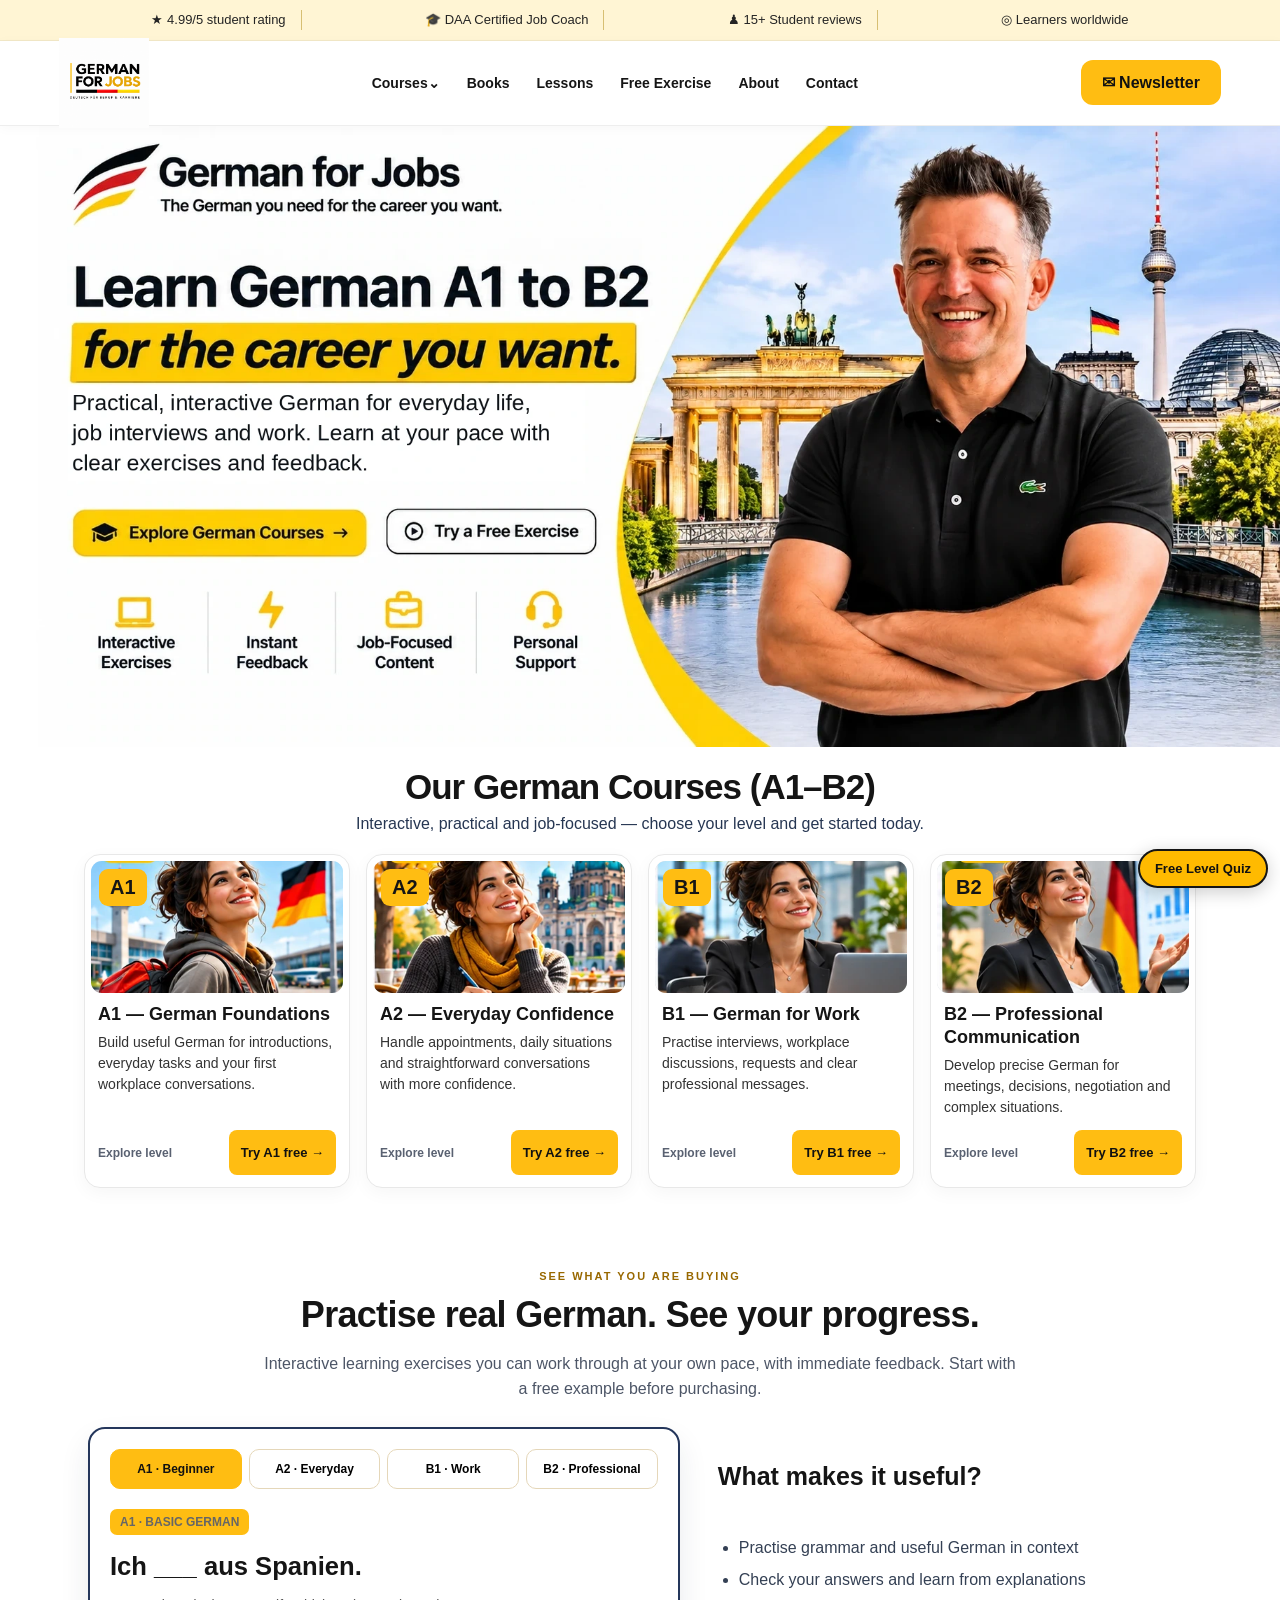
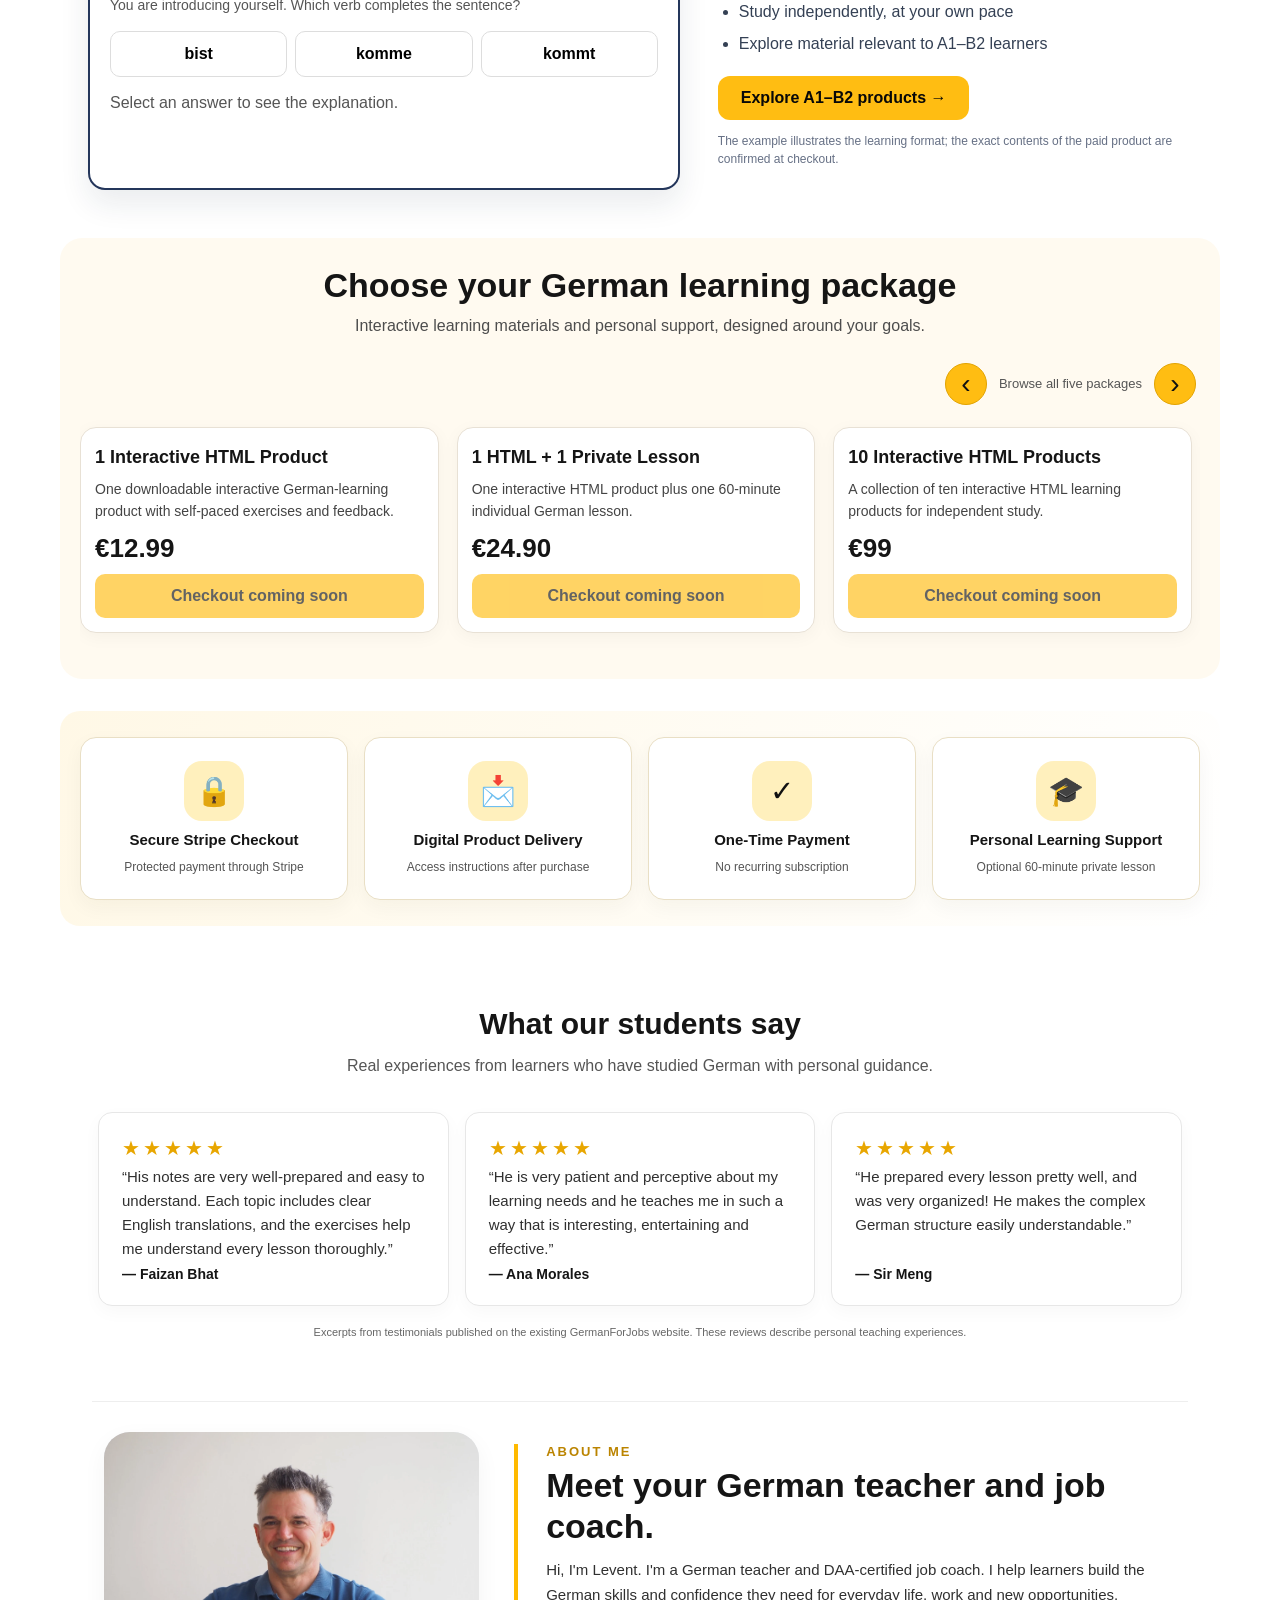
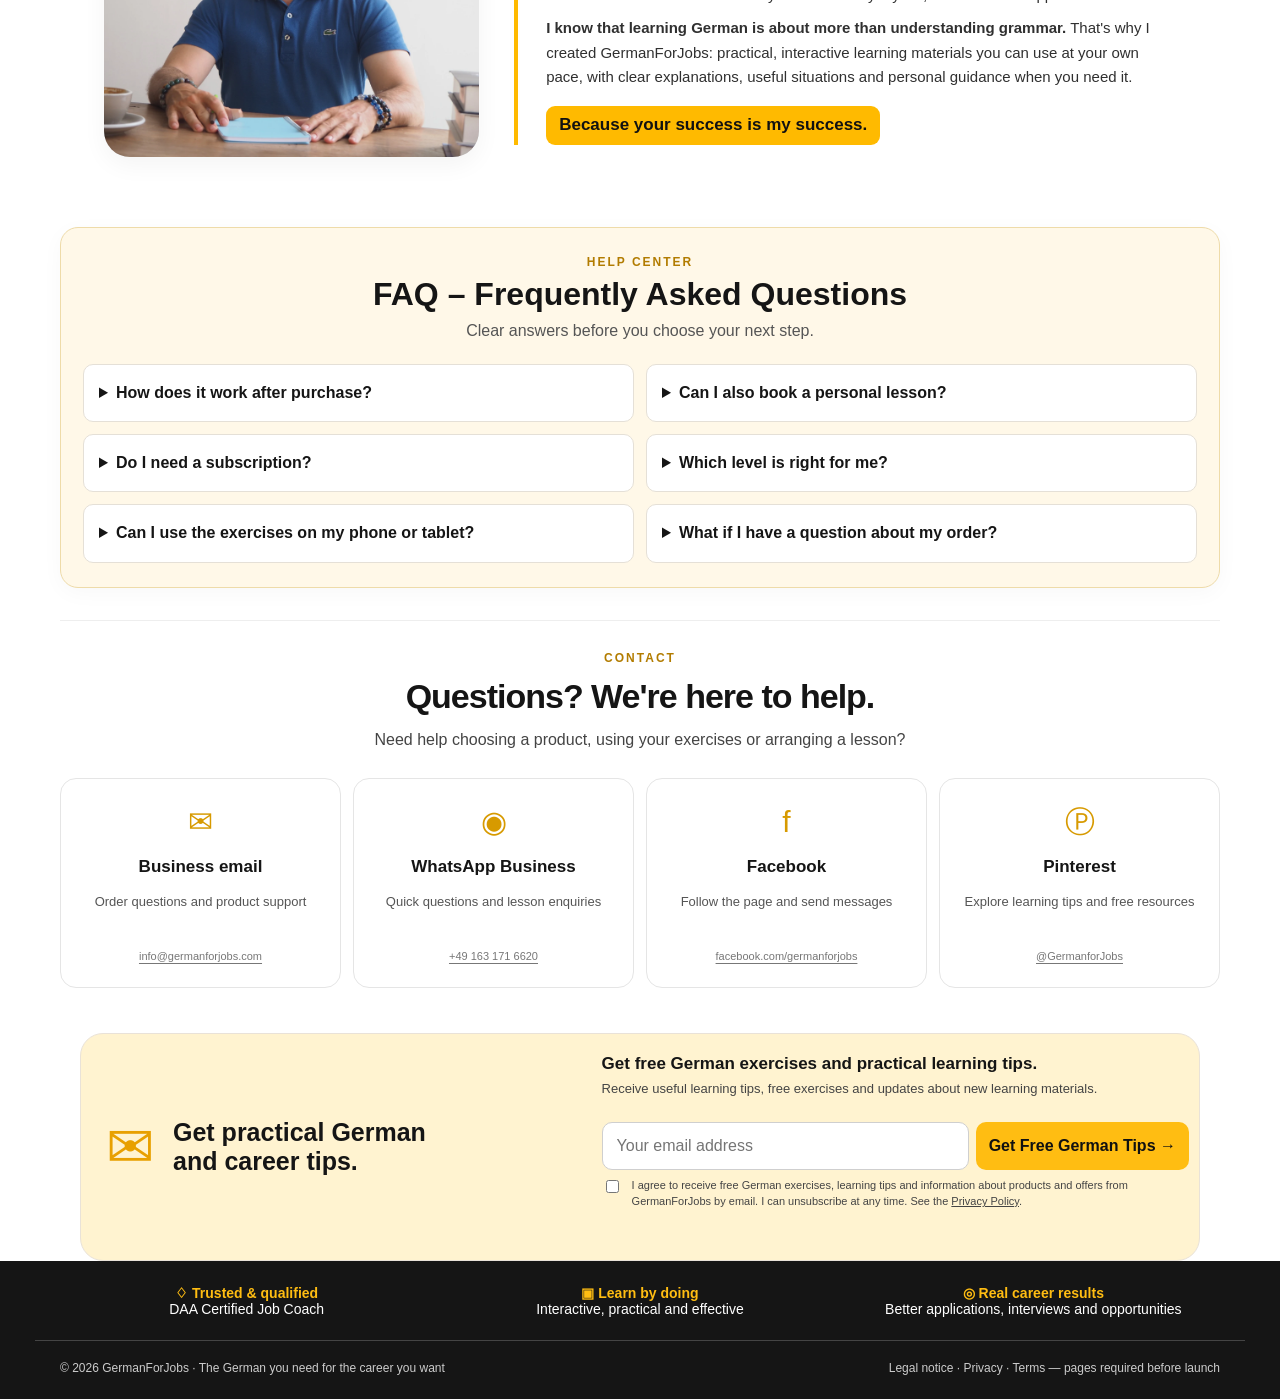
==== index.html @ a686fe82 "no product pictures" ====
<!DOCTYPE html>

<html lang="en"><head>
<meta content="534181a41cd4000e7fa7a768fd6a28af" name="p:domain_verify"/><meta charset="utf-8"/><meta content="width=device-width, initial-scale=1" name="viewport"/><title>GermanForJobs | The German you need for the career you want</title><meta content="Practical, interactive German exercises A1–B2. Learn at your pace with instant feedback, or add a private lesson." name="description"/><style>
:root{--gold:#ffba00;--ink:#101010;--soft:#f7f7f7}*{box-sizing:border-box}html{scroll-behavior:smooth}body{margin:0;color:var(--ink);font-family:Arial,Helvetica,sans-serif;background:#fff}button,a{font:inherit}a{color:inherit;text-decoration:none}button{cursor:pointer}.wrap{max-width:1210px;margin:auto;padding:0 25px}.trust-top{background:#151515;color:#fff;text-align:center;font-size:13px;paddca#eee;position:sticky;top:0;z-index:10}.nav{height:84px;display:flex;align-items:center;justify-content:space-between;gap:20px}.brand{display:flex;align-items:center;gap:10px;font-weight:900;font-size:20px;line-height:.9}.brand img{width:90px;height:66px;object-fit:contain}.navlinks{display:flex;gap:29px;align-items:center;font-size:14px;font-weight:600}.navlinks a:hover,.course a:hover{color:#d49100}.navlinks a:first-child{border-bottom:3px solid var(--gold);padding-bottom:8px}.pill,.primary{background:var(--gold);border:0;border-radius:12px;padding:13px 23px;font-weight:800;color:#080808}.primary:hover,.pill:hover{background:#e6a500}.outline{background:white;border:1px solid #222;border-radius:10px;padding:12px 20px;font-weight:700}.hero{position:relative;max-width:1440px;margin:auto;overflow:hidden}.hero img{width:100%;display:block}.hero-action{position:absolute;left:7.2%;bottom:6.2%;width:36%;height:17%;display:flex;align-items:center;background:#fff}.hero-action .primary{font-size:clamp(12px,1.5vw,20px);border-radius:32px;white-space:nowrap}.hero-action .outline{margin-left:10px;white-space:nowrap;font-size:clamp(11px,1vw,14px)}.stats{display:grid;grid-template-columns:repeat(4,1fr);padding:24px 0;border-bottom:1px solid #eee}.stat{display:flex;gap:14px;align-items:center;padding:0 22px;border-right:1px solid #ddd}.stat:last-child{border:0}.symbol{font-size:31px;color:#e8a400}.stat b{display:block;font-size:25px}.stat small{font-size:12px}.steps{background:#faf9f7;border-radius:22px;margin:30px auto;padding:20px 25px 30px;text-align:center}.steps h2,.section-title{font-size:clamp(25px,3vw,34px);margin:4px 0 20px;text-align:center;letter-spacing:-1px}.steps-grid{display:grid;grid-template-columns:repeat(3,1fr);gap:15px}.step{padding:8px}.number{background:var(--gold);width:45px;height:45px;display:grid;place-items:center;border-radius:50%;font-size:24px;font-weight:900;margin:0 auto 9px}.step b{display:block;font-size:18px}.step p{margin:8px 0 0;font-size:14px}.sub{text-align:center;color:#444;margin:-8px 0 25px}.courses{display:grid;grid-template-columns:repeat(4,1fr);gap:17px}.course{border:1px solid #e7e7e7;border-radius:17px;padding:12px;box-shadow:0 4px 13px #0000000b}.course-visual{height:100px;border-radius:11px;position:relative;display:flex;align-items:center;justify-content:center;background:linear-gradient(125deg,#e9e7e2,#c6d5da);font-size:43px}.course:nth-child(2) .course-visual{background:linear-gradient(125deg,#ece4dc,#d6d0c6)}.course:nth-child(3) .course-visual{background:linear-gradient(125deg,#e6e0d9,#bed3c9)}.course:nth-child(4) .course-visual{background:linear-gradient(125deg,#d9dce4,#b6c6d8)}.level{position:absolute;top:8px;left:8px;background:var(--gold);font-weight:900;padding:7px 11px;border-radius:9px;font-size:20px}.course h3{margin:11px 0 7px;font-size:17px}.course p{min-height:65px;font-size:14px;line-height:1.35;margin:0 0 8px}.course a{color:#d18a00;font-weight:800;font-size:14px}.featured{background:#fffaf0;border-radius:24px;margin:30px auto;padding:27px;display:grid;grid-template-columns:1fr 1.35fr 1fr;align-items:center;gap:25px}.product-art{background:#fff;border:9px solid #292929;border-bottom-width:19px;border-radius:12px;box-shadow:0 14px 20px #0002;transform:perspective(500px) rotateY(-5deg);height:180px;overflow:hidden}.product-art .screen{background:#fff;font-size:10px;padding:10px}.screen strong{display:block;background:#ffc329;padding:8px}.screen p{line-height:2}.feature-tag{display:inline-block;background:var(--gold);border-radius:7px;padding:6px 10px;font-weight:800;font-size:12px}.featured h2{font-size:30px;margin:9px 0}.featured p{font-size:14px;line-height:1.5}.featured ul{padding-left:20px;font-size:14px;line-height:2}.buy{background:#fff;border:1px solid #ddd;border-radius:13px;padding:15px}.price-line{display:flex;align-items:center;justify-content:space-between;gap:6px;padding:10px 0;border-bottom:1px solid #eee;font-size:13px}.price-line strong{font-size:23px}.buy .primary{width:100%;margin-top:13px}.below-links{display:flex;justify-content:space-between;font-size:13px;text-decoration:underline;margin-top:14px}.footer{background:#151515;color:#fff;padding:24px 0}.footer-inner{display:grid;grid-template-columns:repeat(3,1fr);gap:20px;text-align:center;font-size:14px}.footer strong{color:var(--gold)}.modal-back{position:fixed;inset:0;background:#0009;display:none;align-items:center;justify-content:center;z-index:30;padding:18px}.modal-back.open{display:flex}.modal{background:#fff;width:min(520px,100%);border-radius:20px;padding:28px;position:relative;max-height:90vh;overflow:auto}.close{position:absolute;right:18px;top:14px;background:transparent;border:0;font-size:29px}.modal h2{margin:5px 35px 8px 0}.choices{display:grid;gap:10px;margin:17px 0}.choice{border:1px solid #ccc;border-radius:11px;background:white;padding:13px;text-align:left;font-weight:700}.choice:hover,.choice.selected{border-color:#d99c00;background:#fff7dd}.muted{color:#555;font-size:14px}.result{background:#fff7dd;border-radius:13px;padding:18px}.hidden{display:none!important}.mobilemenu{display:none}.notice{font-size:12px;color:#666;text-align:center;margin:8px 0 0}@media(max-width:900px){.navlinks{gap:12px;font-size:12px}.brand img{width:68px}.featured{grid-template-columns:1fr 1fr}.product-art{display:none}.courses{grid-template-columns:repeat(2,1fr)}.hero-action{bottom:4%;left:6%;width:42%;height:18%}.hero-action .outline{display:none}.stats{grid-template-columns:repeat(2,1fr);row-gap:16px}}@media(max-width:620px){.trust-top{font-size:10px}.nav{height:65px}.navlinks{display:none}.mobilemenu{display:block;background:white;border:1px solid #ddd;padding:8px 11px;border-radius:8px}.navlinks.show{display:flex;position:absolute;left:0;right:0;top:65px;background:white;padding:18px;flex-direction:column;align-items:stretch;box-shadow:0 10px 15px #0002}.hero{height:280px;background:#fff}.hero img{width:auto;height:100%;max-width:none;position:absolute;left:-125px}.hero-action{left:5%;bottom:10px;width:76%;height:46px;background:white}.hero-action .primary{font-size:12px;padding:11px}.stats{padding:14px 0}.stat{padding:0 6px;gap:6px}.stat b{font-size:17px}.stat small{font-size:10px}.symbol{font-size:22px}.steps-grid{grid-template-columns:1fr}.step{padding:3px}.courses{gap:10px}.course h3{font-size:15px}.course p{font-size:12px;min-height:82px}.featured{grid-template-columns:1fr;padding:20px}.footer-inner{grid-template-columns:1fr}}

/* Student reviews */
.reviews-section{padding:58px 0 72px}.reviews-heading{text-align:center;font-size:32px;margin:0 0 12px}.reviews-intro{text-align:center;color:#555;margin:0 auto 28px;max-width:700px}.review-grid{display:grid;grid-template-columns:repeat(3,minmax(0,1fr));gap:18px}.review-card{background:#fff;border:1px solid #e7e7e7;border-radius:17px;padding:25px;box-shadow:0 5px 20px rgba(0,0,0,.045)}.review-stars{color:#e8a600;letter-spacing:3px;font-size:20px}.review-card blockquote{margin:17px 0;font-size:15px;line-height:1.65;color:#303030}.review-card .review-name{font-weight:800;font-size:14px}.review-note{text-align:center;color:#666;font-size:13px;margin:23px 0 0}@media(max-width:780px){.review-grid{grid-template-columns:1fr}.reviews-section{padding:40px 0}.reviews-heading{font-size:27px}}

.section-eyebrow{font-size:12px;font-weight:900;letter-spacing:2px;color:#b27c00;text-align:center;margin-bottom:12px}.detail-section,.free-section,.about-section,.contact-section{padding:65px 0;scroll-margin-top:100px}.detail-grid{display:grid;grid-template-columns:repeat(3,1fr);gap:18px}.detail-grid>div{border:1px solid #eee;border-radius:16px;padding:24px;background:#fff}.detail-grid h3{margin:12px 0 8px}.detail-grid p{line-height:1.6;color:#555;margin:0}.detail-icon{display:grid;place-items:center;width:38px;height:38px;border-radius:50%;background:#fff0c2;font-weight:900}.free-section{background:#fffaf0;border-radius:24px;margin-top:30px}.practice-card{background:#fff;border:1px solid #e7e3d9;box-shadow:0 8px 24px #00000008;border-radius:18px;padding:27px;max-width:740px;margin:0 auto}.practice-top{display:flex;align-items:center;justify-content:space-between;gap:12px;color:#666;font-size:12px}.practice-card h3{font-size:24px;margin:23px 0 8px}.practice-choices{display:grid;grid-template-columns:repeat(3,1fr);gap:12px;margin-top:22px}.practice-choices button{padding:14px;border:1px solid #ddd;background:#fff;border-radius:10px;font-weight:700}.practice-choices button:hover{border-color:#e3a200}.practice-choices button.correct{background:#e8f6ed;border-color:#3b9c61}.practice-choices button.wrong{background:#fff0ee;border-color:#d47770}.practice-feedback{min-height:42px;color:#555;line-height:1.5}.sample-link{font-weight:800;text-decoration:underline;color:#b77e00}.about-section{display:grid;grid-template-columns:1.4fr 1fr;gap:45px;align-items:center}.about-section .section-eyebrow{text-align:left}.about-section h2{font-size:34px;margin:0 0 20px}.about-section p{line-height:1.8;color:#444}.about-section .outline{display:inline-block;margin-top:15px}.about-side{border-radius:20px;background:#f8f8f8;padding:30px;display:grid;gap:12px}.about-side strong{font-size:17px}.about-side span{font-size:14px;color:#555}.about-side hr{width:100%;border:0;border-top:1px solid #ddd}.contact-section{border-top:1px solid #eee}.contact-grid{display:grid;grid-template-columns:repeat(4,1fr);gap:16px}.contact-card{border:1px solid #e5e5e5;border-radius:16px;padding:22px;text-align:center}.contact-card>span{font-size:30px;color:#d79a00}.contact-card h3{margin:10px 0}.contact-card p{font-size:13px;color:#555;min-height:38px}.contact-card small{font-size:11px;color:#777}.contact-link{display:block;color:inherit;text-decoration:none;transition:border-color .2s,transform .2s,box-shadow .2s}.contact-link:hover,.contact-link:focus-visible{border-color:#d79a00;transform:translateY(-2px);box-shadow:0 5px 18px rgba(0,0,0,.08)}.contact-link small{overflow-wrap:anywhere;text-decoration:underline;text-underline-offset:3px}.footer-bottom{border-top:1px solid #444;margin-top:23px;padding-top:20px;display:flex;justify-content:space-between;gap:20px;color:#ccc;font-size:12px}@media(max-width:800px){.contact-grid{grid-template-columns:repeat(2,1fr)}.detail-grid{grid-template-columns:1fr}.about-section{grid-template-columns:1fr}}@media(max-width:500px){.contact-grid{grid-template-columns:1fr}.practice-choices{grid-template-columns:1fr}.footer-bottom{flex-direction:column}.detail-section,.free-section,.about-section,.contact-section{padding:40px 14px}}
.course-visual{height:155px;overflow:hidden;background:#e9edf1}.course-visual img{width:100%;height:100%;object-fit:cover;object-position:center 43%;display:block}.course-visual .level{z-index:1}
.storefront{background:#fffaf0;border-radius:24px;margin:32px auto;padding:35px 27px;scroll-margin-top:110px}.shop-grid{display:grid;grid-template-columns:repeat(3,minmax(0,1fr));gap:18px}.shop-card{display:flex;flex-direction:column;align-items:flex-start;min-height:250px;padding:26px;border:1px solid #ece5d8;border-radius:18px;background:#fff;box-shadow:0 6px 18px #00000008}.shop-icon{width:52px;height:52px;display:grid;place-items:center;background:#fff0c2;border-radius:15px;color:#151515;font-size:29px;font-weight:800}.shop-card h3{font-size:21px;margin:16px 0 8px}.shop-card p{color:#555;font-size:14px;line-height:1.55;margin:0 0 20px}.shop-button{margin-top:auto;background:var(--gold);border:0;border-radius:10px;padding:12px 18px;font-weight:800;text-align:left}.shop-button:hover,.shop-button[aria-expanded="true"]{background:#e4a600}.shop-panel{margin-top:20px;padding:24px;border:1px solid #e9dcbf;border-radius:16px;background:white;scroll-margin-top:110px}.shop-panel[hidden]{display:none}.shop-panel h3{margin:7px 0 8px;font-size:24px}.shop-panel p{line-height:1.55;color:#444}.shop-panel .outline{display:inline-block;margin-top:8px}.panel-offer{display:flex;flex-wrap:wrap;align-items:center;gap:14px;margin:18px 0}.panel-offer label{display:flex;align-items:center;gap:8px;font-size:14px}.panel-offer label strong{white-space:nowrap}.panel-offer a{text-decoration:underline;font-size:14px}.panel-offer .primary{padding:12px 19px}.shop-panel .notice{text-align:left}@media(max-width:760px){.shop-grid{grid-template-columns:1fr}.shop-card{min-height:unset}.storefront{padding:25px 16px}.panel-offer{align-items:stretch;flex-direction:column}}
.shop-icon{color:#d99a00}.shop-icon svg{width:30px;height:30px;display:block}.practice-levels{display:grid;grid-template-columns:repeat(4,minmax(0,1fr));gap:8px;margin-bottom:24px}.practice-level{border:1px solid #e5d7b9;border-radius:10px;background:#fff;padding:12px 7px;font-size:13px;font-weight:800}.practice-level:hover{border-color:#d99a00}.practice-level.active{background:var(--gold);border-color:var(--gold);color:#111}.practice-level:focus-visible{outline:3px solid #222;outline-offset:2px}@media(max-width:620px){.practice-levels{grid-template-columns:repeat(2,1fr)}}
/* Conversion offer: shown only after a free practice answer */
#practice-offer{margin-top:18px;padding:22px;border:1px solid #ead9b3;border-radius:16px;background:#fffaf0;text-align:center}
#practice-offer[hidden]{display:none!important}
#practice-offer h4{font-size:21px;margin:0 0 10px}
#practice-offer p{color:#444;line-height:1.55;margin:0 0 17px}
#practice-offer .primary{display:inline-block;text-decoration:none}

/* GermanForJobs email signup */
.gfj-signup{padding:54px 0;background:#faf8f4;scroll-margin-top:90px}.gfj-signup-card{display:grid;grid-template-columns:1fr 1.15fr;gap:36px;align-items:center;background:white;border:1px solid #e9e2d8;border-radius:24px;padding:40px;box-shadow:0 10px 35px #0000000a}.gfj-signup-art{padding:25px;border-radius:18px;background:linear-gradient(145deg,#fff4d6,#f6f6f6)}.gfj-signup-art .gfj-tag{display:inline-block;background:#151515;color:#ffba00;border-radius:7px;padding:8px 12px;font-size:13px;font-weight:800}.gfj-signup-art h3{font-size:31px;line-height:1.15;margin:24px 0 14px}.gfj-signup-art p{line-height:1.65;color:#444}.gfj-signup-art .gfj-levels{display:flex;gap:8px;flex-wrap:wrap}.gfj-signup-art .gfj-levels span{background:#fff;border:1px solid #e1d4b5;padding:8px 13px;border-radius:8px;font-weight:800}.gfj-signup h2{font-size:clamp(25px,3vw,36px);margin:0 0 12px}.gfj-signup-copy{line-height:1.6;color:#444}.gfj-signup form{display:grid;gap:12px;margin-top:22px}.gfj-signup label.gfj-field-label{font-size:13px;font-weight:800}.gfj-signup input[type=email],.gfj-signup select{width:100%;border:1px solid #cfcfcf;border-radius:10px;padding:14px;font:inherit;background:#fff}.gfj-consent{display:flex;gap:10px;align-items:flex-start;font-size:13px;line-height:1.5;color:#444}.gfj-consent input{margin-top:3px;flex-shrink:0}.gfj-consent a{text-decoration:underline}.gfj-signup button[type=submit]{background:#b72525;color:white;border:0;border-radius:10px;padding:15px 20px;font-weight:800}.gfj-signup button[type=submit]:disabled{opacity:.6;cursor:wait}.gfj-signup-status{min-height:23px;font-size:14px;line-height:1.5}.gfj-signup-status[data-state=error]{color:#a21d1d}.gfj-signup-status[data-state=success]{color:#17613b}@media(max-width:760px){.gfj-signup-card{grid-template-columns:1fr;padding:22px;gap:20px}.gfj-signup-art{padding:20px}.gfj-signup{padding:35px 0}}

/* Responsive refinements — phones, tablets, landscape and desktop */
html,body{max-width:100%;overflow-x:clip}img,svg,video{max-width:100%}button,input,select,textarea{max-width:100%}
.wrap{width:100%}.nav,.brand,.navlinks,.featured>*,.shop-card,.gfj-signup-card>*,.about-section>*{min-width:0}
.trust-top{padding:9px 14px;line-height:1.5;overflow-wrap:anywhere}
.hero img{height:auto}.hero-action{min-width:0}.hero-action .primary{white-space:normal;text-align:center}
.panel-offer label{min-width:0}.shop-panel,.shop-card,.review-card,.contact-card{overflow-wrap:anywhere}
@media(min-width:621px) and (max-width:1100px){
 .wrap{padding-inline:22px}.nav{gap:12px}.navlinks{gap:12px;flex-wrap:wrap;justify-content:flex-end}
 .stats{grid-template-columns:repeat(2,minmax(0,1fr))}.stat:nth-child(2){border-right:0}
 .courses{grid-template-columns:repeat(2,minmax(0,1fr))}.shop-grid{grid-template-columns:repeat(2,minmax(0,1fr))}
 .featured{grid-template-columns:minmax(0,1fr) minmax(0,1fr)}.product-art{display:none}
 .gfj-signup-card{gap:22px;padding:25px}.gfj-signup-art h3{font-size:25px}
}
@media(max-width:760px){
 .wrap{padding-inline:16px}.nav{position:relative}.navlinks.show{z-index:20}
 .hero{height:auto;overflow:visible;display:flex;flex-direction:column}
 .hero img{position:static;width:100%;height:auto;max-width:100%;object-fit:contain}
 .hero-action{position:static;width:100%;height:auto;min-height:58px;justify-content:center;padding:9px 16px;background:#fff}
 .hero-action .primary{font-size:15px;padding:13px 18px;white-space:normal}
 .hero-action .outline{display:none}
 .stats{grid-template-columns:repeat(2,minmax(0,1fr))}.stat{padding:10px 8px}.stat:nth-child(2){border-right:0}
 .steps-grid{grid-template-columns:1fr}.steps{padding:22px 15px}.featured{grid-template-columns:1fr}
 .detail-section,.free-section,.about-section,.contact-section{padding-block:38px}
 .practice-card{padding:20px}.gfj-signup-card{grid-template-columns:1fr}
 .shop-grid{grid-template-columns:1fr}.shop-card{min-height:unset}
 .footer-inner{grid-template-columns:1fr}.footer-bottom{flex-wrap:wrap}
 .modal{padding:22px;max-height:calc(100dvh - 36px)}
}
@media(max-width:620px){
 .nav{height:70px}.brand{font-size:17px}.brand img{width:66px;height:52px}
 .navlinks.show{top:70px;left:0;right:0}.courses{grid-template-columns:repeat(2,minmax(0,1fr))}
 .course{padding:9px}.course-visual{height:clamp(95px,28vw,155px)}.course p{min-height:0}
 .stats{gap:0}.stat{gap:8px}.stat b{font-size:18px}.stat small{font-size:11px}
 .contact-grid{grid-template-columns:1fr}.practice-choices{grid-template-columns:1fr}
 .panel-offer .primary,.shop-button{width:100%;text-align:center;min-height:46px}
 .flq-level{min-height:52px}#flq-reopen{right:10px;bottom:10px;padding:10px 12px;font-size:12px}
 .gfj-signup input[type=email],.gfj-signup select{font-size:16px}
}
@media(max-width:380px){.wrap{padding-inline:12px}.courses{grid-template-columns:1fr}.course-visual{height:170px}.stats{grid-template-columns:1fr}.stat{border-right:0;border-bottom:1px solid #eee}.stat:last-child{border:0}.flq-levels{grid-template-columns:repeat(2,1fr)}}
@media(prefers-reduced-motion:reduce){html{scroll-behavior:auto}}

/* Sales-funnel redesign: reference-inspired, responsive */
:root{--gold:#ffba00} .trust-top{background:#151515;color:#fff;padding:10px 12px;font-size:12px}
.hero-v2{display:grid;grid-template-columns:53% 47%;min-height:430px;background:#fff;overflow:hidden;max-width:1440px}
.hero-v2 .hero-copy{padding:55px 25px 36px max(28px,calc((100vw - 1210px)/2 + 25px));display:flex;flex-direction:column;justify-content:center;z-index:1}
.hero-kicker{font-size:12px;font-weight:800;letter-spacing:2px;color:#a87900;margin-bottom:13px}
.hero-v2 h1{font-size:clamp(32px,3.5vw,58px);letter-spacing:-2px;line-height:1.08;margin:0 0 20px;max-width:660px}
.hero-v2 h1 em{font-style:italic;background:var(--gold);padding:0 7px;box-decoration-break:clone;-webkit-box-decoration-break:clone}
.hero-v2 p{font-size:clamp(15px,1.25vw,19px);line-height:1.5;color:#333;margin:0 0 24px;max-width:580px}
.hero-ctas{display:flex;flex-wrap:wrap;gap:12px}.hero-ctas a{display:inline-flex;align-items:center;justify-content:center;text-align:center;font-size:14px;border-radius:10px}
.hero-benefits{display:grid;grid-template-columns:repeat(4,1fr);gap:10px;margin-top:27px;font-size:12px;font-weight:700;text-align:center}.hero-benefits span{border-right:1px solid #ddd;padding:5px}.hero-benefits span:last-child{border:0}
.hero-portrait{background-size:auto 100%;background-position:right center;background-repeat:no-repeat;clip-path:polygon(17% 0,100% 0,100% 100%,0 100%);border-left:9px solid var(--gold);min-height:420px;background-color:#eaf1f6}
.steps{background:#fff9eb;margin-top:25px}.steps-grid{grid-template-columns:repeat(3,minmax(0,1fr))}.step{position:relative}.step:not(:last-child):after{content:'›';position:absolute;right:-12px;top:22px;font-size:30px;color:#c18b00}
.course{display:flex;flex-direction:column}.course p{min-height:0;flex:1}.course-bottom{display:flex;justify-content:space-between;align-items:center;gap:8px;margin-top:12px}.course-bottom strong{font-size:16px;white-space:nowrap}.course-bottom a{background:var(--gold);padding:10px 12px;border-radius:8px;color:#111;font-size:12px;text-align:center}
.purchase-strip{max-width:1160px;margin:28px auto 10px;display:grid;grid-template-columns:repeat(4,1fr);gap:10px;padding:18px 22px;border-block:1px solid #eee}.purchase-strip>div{text-align:center;border-right:1px solid #ddd;padding:6px}.purchase-strip>div:last-child{border:0}.purchase-strip b{display:block;font-size:13px}.purchase-strip small{display:block;color:#666;font-size:11px;margin-top:5px}
.gfj-signup{background:#fff8e7}.gfj-signup button[type=submit]{background:var(--gold);color:#111}.gfj-signup-art .gfj-tag{background:#151515}
@media(max-width:900px){.hero-v2{grid-template-columns:55% 45%}.hero-v2 .hero-copy{padding:35px 15px 25px 24px}.hero-v2 h1{font-size:clamp(28px,4vw,42px)}.hero-benefits{grid-template-columns:repeat(2,1fr)}.hero-portrait{min-height:350px}.purchase-strip{grid-template-columns:repeat(2,1fr)}}
@media(max-width:620px){.hero-v2{display:flex;flex-direction:column}.hero-v2 .hero-copy{padding:27px 18px 24px;order:1}.hero-v2 h1{font-size:clamp(33px,8vw,47px);letter-spacing:-1.4px}.hero-v2 .hero-portrait{order:2;min-height:230px;background-size:auto 100%;background-position:right center;clip-path:none;border-left:0;border-top:6px solid var(--gold)}.hero-ctas{display:grid;grid-template-columns:1fr 1fr}.hero-ctas a{padding:12px 8px;font-size:12px}.hero-benefits{grid-template-columns:repeat(2,1fr);margin-top:20px}.steps-grid{grid-template-columns:1fr}.step:not(:last-child):after{display:none}.course-bottom{flex-wrap:wrap}.course-bottom a{flex:1}.purchase-strip{grid-template-columns:repeat(2,minmax(0,1fr));padding:12px}.purchase-strip>div:nth-child(2){border:0}}
</style><style id="free-level-quiz-styles">
#flq-overlay{position:fixed;inset:0;z-index:10000;background:rgba(0,0,0,.70);display:none;align-items:center;justify-content:center;padding:18px}
#flq-overlay.flq-visible{display:flex}
#flq-dialog{position:relative;width:min(520px,100%);background:#fff;color:#151515;border-radius:22px;padding:35px 27px 28px;box-shadow:0 25px 80px #0005;text-align:center}
#flq-dialog h2{font-size:clamp(26px,4vw,35px);margin:5px 0 12px;line-height:1.15}
#flq-dialog p{font-size:15px;line-height:1.5;color:#444;margin:0 0 22px}
#flq-close{position:absolute;top:10px;right:14px;border:0;background:transparent;font-size:32px;line-height:1;padding:7px;color:#333}
.flq-levels{display:grid;grid-template-columns:repeat(4,minmax(0,1fr));gap:10px}
.flq-level{background:#ffba00;color:#111;border:2px solid #151515;border-radius:12px;padding:17px 4px;font-size:20px;font-weight:900}
.flq-level:hover,.flq-level:focus-visible{background:#e9a500;outline:2px solid #151515;outline-offset:2px}
#flq-reopen{position:fixed;right:16px;bottom:18px;z-index:9999;background:#ffba00;color:#111;border:2px solid #151515;border-radius:30px;padding:11px 17px;font-weight:800;box-shadow:0 4px 18px #0003}
@media(max-width:450px){.flq-levels{grid-template-columns:repeat(2,1fr)}#flq-dialog{padding:32px 20px 24px}}
</style><style>
/* German for Jobs: reference design, responsive override */
:root{--gold:#ffba00;--ink:#0c0c0c}body{color:#111;font-family:Arial,Helvetica,sans-serif}main{max-width:1280px;margin:auto} .trust-top{background:#151515;color:#fff;text-align:center;padding:10px 12px;font-size:13px}.trust-items{display:flex;justify-content:space-evenly;gap:12px;flex-wrap:wrap}.trust-items span{padding:0 15px;border-right:1px solid var(--gold)}.trust-items span:last-child{border:0}header{background:white;border-bottom:1px solid #eee;position:relative;z-index:12}.nav{display:flex;align-items:center;justify-content:space-between;gap:16px;padding:10px 24px}.brand img{max-width:145px;height:auto}.new-nav{display:flex;align-items:center;gap:27px;font-size:14px;font-weight:700}.new-nav a:hover{color:#b98700}.newsletter-nav{background:var(--gold);color:#111;padding:13px 21px;border-radius:12px;font-weight:800;white-space:nowrap}.mobile-toggle{display:none;background:white;border:1px solid #ddd;border-radius:8px;padding:8px 13px;font-size:22px}
.hero.hero-v2{display:grid;grid-template-columns:55% 45%;min-height:375px;padding:0;background:white;overflow:hidden;gap:0}.hero .hero-copy{padding:30px 18px 22px 4%;display:flex;flex-direction:column;justify-content:center;min-width:0}.hero .hero-copy h1{font-size:clamp(27px,3.55vw,51px);font-weight:900;letter-spacing:-1.6px;line-height:1.17;margin:0 0 16px}.hero .hero-copy h1 em{display:table;background:var(--gold);padding:2px 10px 4px;border-radius:6px;font-style:italic;white-space:nowrap;font-size:.91em}.hero .hero-copy p{font-size:clamp(15px,1.7vw,21px);line-height:1.32;max-width:530px;margin:0 0 19px}.hero .hero-ctas{display:flex;flex-wrap:wrap;gap:14px;margin-bottom:18px}.hero .hero-ctas a{padding:12px 18px;border-radius:11px;font-size:15px;font-weight:800}.hero .hero-ctas .primary{background:var(--gold);color:#111}.hero .hero-ctas .outline{border:1px solid #111;background:white;color:#111}.hero .hero-benefits{display:grid;grid-template-columns:repeat(4,1fr);gap:0;max-width:520px}.hero .hero-benefits span{display:block;text-align:center;font-size:12px;font-weight:700;line-height:1.2;border-right:1px solid #ddd;padding:0 5px}.hero .hero-benefits span:last-child{border:0}.hero .hero-benefits i{display:block;font-size:29px;font-weight:400;font-style:normal;color:#e49b00;margin-bottom:5px}.hero.hero-v2 .hero-portrait{background-size:cover;background-position:center center;min-height:375px;clip-path:polygon(25% 0,100% 0,100% 100%,0 100%);border-left:0;position:relative}.hero.hero-v2 .hero-portrait:before{content:'';position:absolute;inset:0;background:var(--gold);clip-path:polygon(23% 0,26% 0,2% 100%,0 100%);pointer-events:none}
.steps{margin:16px 22px 8px;padding:12px 25px 18px;background:#fff9eb;border-radius:22px}.steps h2{text-align:center;font-size:29px;margin:0 0 10px}.steps .steps-grid{display:grid;grid-template-columns:repeat(3,1fr);gap:14px}.steps .step{display:grid;grid-template-columns:48px 1fr;grid-template-rows:25px auto;align-items:center;column-gap:12px;text-align:left;position:relative;padding:5px 12px}.steps .step-icon{grid-column:2;grid-row:1;color:#e49b00;font-size:26px}.steps .number{grid-column:1;grid-row:2;width:43px;height:43px;border-radius:50%;background:var(--gold);display:grid;place-items:center;font-weight:900;font-size:21px}.steps .step>div:last-child{grid-column:2;grid-row:2}.steps .step b{font-size:18px}.steps .step p{font-size:14px;margin:4px 0 0}.steps .step:not(:last-child):after{content:'›';position:absolute;right:-9px;top:40%;font-size:30px;color:#e49b00}
#courses{padding:10px 24px 15px}#courses .section-title{font-size:30px;margin:0;text-align:center}#courses .sub{margin:5px auto 18px;text-align:center}#courses .courses{display:grid;grid-template-columns:repeat(4,minmax(0,1fr));gap:16px}#courses .course{border:1px solid #e3e3e3;border-radius:16px;overflow:hidden;padding:6px 6px 12px;box-shadow:none}#courses .course-visual{height:132px;overflow:hidden;border-radius:11px}#courses .course-visual img{height:100%;width:100%;object-fit:cover}#courses .course h3{font-size:17px;margin:10px 7px 6px}#courses .course p{font-size:14px;margin:0 7px 12px;line-height:1.3;min-height:55px}#courses .course a{background:var(--gold);color:#111;border-radius:8px;padding:9px 12px;font-weight:800;font-size:13px}#courses .course a:hover{background:#e9a900}.purchase-trust,.closing-trust{display:grid;grid-template-columns:repeat(4,1fr);gap:14px;padding:20px 35px;border-bottom:1px solid #eee}.purchase-trust>div{display:grid;grid-template-columns:36px 1fr;column-gap:9px}.purchase-trust span{grid-row:1/3;font-size:30px;color:#e49b00}.purchase-trust b{font-size:13px}.purchase-trust small{font-size:12px}.closing-trust{text-align:center;font-size:13px;font-weight:700;padding:18px 20px}
.reviews-section{padding:25px 35px 15px;display:grid;grid-template-columns:40% 60%;gap:0;align-items:center}.reviews-section .reviews-heading{font-size:30px;margin:0 0 10px}.reviews-section .reviews-intro{grid-column:1;max-width:280px;margin:0;align-self:start}.reviews-section .review-grid{grid-column:2;grid-row:1/3;display:flex;overflow-x:auto;scroll-snap-type:x mandatory;gap:14px;padding:8px}.reviews-section .review-card{min-width:100%;scroll-snap-align:start;padding:14px 20px;box-shadow:none}.reviews-section .review-card blockquote{font-size:15px;line-height:1.35;margin:5px 0}.reviews-section .review-stars{font-size:20px}.reviews-section .review-note{grid-column:1/-1;font-size:11px;color:#666;margin:5px 0}
#newsletter.gfj-signup{padding:5px 20px 0;background:none}#newsletter .wrap{max-width:none;padding:0}#newsletter .gfj-signup-card{display:grid;grid-template-columns:45% 55%;align-items:center;gap:15px;background:#fff5db;border-radius:23px;padding:20px 25px}#newsletter .gfj-signup-art{display:flex;align-items:center;gap:18px;background:none;padding:0;border:0}#newsletter .newsletter-art-icon{font-size:58px;color:#e8a000}#newsletter .gfj-signup-art h2{font-size:25px;margin:0}#newsletter #gfj-signup-heading{font-size:17px;margin:0 0 5px}#newsletter .gfj-signup-copy{font-size:13px;margin:0 0 10px}#newsletter #gfj-newsletter-form{display:grid;grid-template-columns:1fr auto;gap:7px}#newsletter #gfj-newsletter-form .gfj-field-label{display:none}#newsletter #gfj-email{grid-column:1;min-width:0;margin:0}#newsletter #gfj-submit{grid-column:2;grid-row:1;background:var(--gold);color:#111;white-space:nowrap;padding:11px 13px;font-weight:800}#newsletter #gfj-level{display:none}#newsletter .gfj-consent{grid-column:1/-1;font-size:11px;margin:0}#newsletter .gfj-signup-status{grid-column:1/-1}
#featured,#product-details,#free-practice,#about,#contact{scroll-margin-top:25px}#flq-reopen{font-size:13px!important;padding:10px 15px!important;right:12px!important;bottom:12px!important}
@media(max-width:900px){.new-nav{gap:12px;font-size:12px}.nav{padding:10px 16px}.brand img{max-width:115px}.newsletter-nav{padding:10px 12px;font-size:12px}.hero .hero-copy h1{font-size:clamp(23px,3.7vw,36px)}.hero .hero-copy h1 em{white-space:normal}.hero .hero-ctas a{font-size:12px;padding:10px}.steps .step b{font-size:15px}#courses .courses{gap:10px}#courses .course-visual{height:110px}#courses .course h3{font-size:15px}}
@media(max-width:650px){.trust-top{padding:6px 8px}.trust-items{display:grid;grid-template-columns:1fr 1fr;font-size:10px;gap:5px}.trust-items span{border:0;padding:2px}.nav{flex-wrap:wrap;min-height:65px}.mobile-toggle{display:block;order:2}.newsletter-nav{order:1;margin-left:auto}.new-nav{display:none;order:3;flex-basis:100%;flex-direction:column;align-items:stretch;gap:0;background:white;padding:8px 0}.new-nav.open{display:flex}.new-nav a{font-size:15px;padding:12px;border-bottom:1px solid #eee}.hero.hero-v2{display:flex;flex-direction:column}.hero .hero-copy{padding:22px 20px 18px}.hero .hero-copy h1{font-size:clamp(29px,7.1vw,42px);letter-spacing:-1px}.hero .hero-copy h1 em{display:inline-block;white-space:normal}.hero .hero-copy p{font-size:16px}.hero .hero-ctas{gap:8px}.hero .hero-ctas a{font-size:13px;padding:12px}.hero .hero-benefits span{font-size:10px}.hero .hero-benefits i{font-size:24px}.hero.hero-v2 .hero-portrait{min-height:255px;clip-path:none;background-position:center 38%}.hero.hero-v2 .hero-portrait:before{display:none}.steps{margin:15px 12px;padding:16px}.steps h2{font-size:24px}.steps .steps-grid{grid-template-columns:1fr;gap:3px}.steps .step{grid-template-columns:42px 1fr;padding:8px}.steps .step:not(:last-child):after{content:'⌄';top:auto;bottom:-13px;right:50%}#courses{padding:16px 12px}#courses .section-title{font-size:25px}#courses .sub{font-size:14px}#courses .courses{grid-template-columns:repeat(2,minmax(0,1fr));gap:12px}#courses .course-visual{height:135px}#courses .course h3{font-size:15px}#courses .course p{font-size:12px;min-height:75px}#courses .course a{font-size:12px;padding:8px}.purchase-trust,.closing-trust{grid-template-columns:repeat(2,1fr);gap:15px;padding:16px}.purchase-trust b{font-size:12px}.reviews-section{display:block;padding:25px 17px}.reviews-section .reviews-heading{font-size:26px}.reviews-section .reviews-intro{max-width:none;font-size:14px}.reviews-section .review-card{min-width:90%}#newsletter .gfj-signup-card{display:block;padding:20px}#newsletter .gfj-signup-art h2{font-size:23px}#newsletter #gfj-signup-heading{margin-top:14px}#newsletter #gfj-newsletter-form{grid-template-columns:1fr}#newsletter #gfj-submit{grid-column:1;grid-row:auto}#newsletter .gfj-consent{grid-column:1}.closing-trust{font-size:11px}#flq-reopen{font-size:11px!important;padding:8px 10px!important}}
@media(max-width:370px){#courses .courses{grid-template-columns:1fr}#courses .course p{min-height:0}.hero .hero-ctas a{width:100%;text-align:center}}
</style><style>
/* Final approved homepage arrangement */
.hero.hero-v2 .hero-portrait{background-image:linear-gradient(130deg,#fff 0%,#fff 28%,#f4f4f4 100%)!important;clip-path:polygon(22% 0,100% 0,100% 100%,0 100%);display:flex;align-items:flex-end;justify-content:flex-end;overflow:hidden}
.hero.hero-v2 .hero-portrait:before{z-index:2}
.hero-real-photo{display:block;height:100%;width:83%;object-fit:cover;object-position:54% 15%;mix-blend-mode:multiply}
.about-section{display:grid;grid-template-columns:34% 1fr;gap:32px;align-items:center;margin:15px 32px 24px;padding:20px 12px!important;border-top:1px solid #eee;background:#fff}
.about-photo{height:275px;overflow:hidden;border-radius:26px;background:#f5f5f5}
.about-photo img{width:100%;height:100%;object-fit:cover;object-position:center 24%}
.about-message{border-left:4px solid #ffba00;padding-left:28px}
.about-message .section-eyebrow{font-size:13px;color:#bb8400;font-weight:800;margin-bottom:6px}
.about-message h2{font-size:clamp(23px,2.8vw,34px);line-height:1.14;margin:0 0 12px;font-weight:900}
.about-message p{font-size:15px;line-height:1.5;margin:8px 0}
.about-promise{display:inline-block;background:#ffba00;color:#111;font-size:19px;font-style:italic;padding:8px 13px;border-radius:9px;margin-top:8px}
#free-practice{padding:15px 20px;margin:0 20px 10px;border-radius:22px;background:#fff9ed}
#free-practice>.section-eyebrow,#free-practice>.section-title,#free-practice>.sub{display:none}
#free-practice .practice-card{max-width:100%;display:grid;grid-template-columns:1fr 1fr;gap:8px 20px;align-items:center;padding:18px}
#free-practice .practice-levels{grid-column:1/-1;display:flex;gap:8px;justify-content:center;flex-wrap:wrap}
#free-practice .practice-levels button{font-size:13px;padding:9px}
#free-practice .practice-top{grid-column:1/-1}
#free-practice #practice-question{font-size:23px;margin:0}
#free-practice #practice-context{font-size:13px}
#free-practice #practice-answers{grid-column:2;grid-row:3/5;display:flex;gap:6px;flex-wrap:wrap}
#free-practice #practice-answers button{flex:1;min-width:75px;font-size:13px;padding:8px}
#free-practice .practice-card>a{grid-column:1/-1}
#featured.storefront-compact{margin:12px 22px;padding:20px 18px;border:1px solid #eee;border-radius:18px;background:#fff}
#featured.storefront-compact h2{font-size:22px}
#featured.storefront-compact .sub{font-size:14px}
#featured.storefront-compact .shop-grid{gap:12px}
#featured.storefront-compact .shop-card{padding:15px}
#featured.storefront-compact .shop-card h3{font-size:17px}
#featured.storefront-compact .shop-card p{font-size:13px}
#featured.storefront-compact .shop-icon{display:none}
#featured.storefront-compact .shop-button{color:#111!important}
#courses .course a,#newsletter #gfj-submit{color:#111!important}
@media(max-width:650px){
.hero.hero-v2 .hero-portrait{clip-path:none;min-height:300px;justify-content:center}
.hero.hero-v2 .hero-portrait .hero-real-photo{width:100%;height:310px;object-fit:contain;mix-blend-mode:normal;background:#f5f5f5}
.about-section{display:flex;flex-direction:column;gap:16px;margin:16px 14px;padding:12px 4px!important}
.about-photo{height:285px;width:100%;max-width:360px}
.about-message{padding-left:16px}
.about-message h2{font-size:26px}
.about-message p{font-size:15px}
.about-promise{font-size:17px}
#free-practice{margin:8px 10px;padding:10px}
#free-practice .practice-card{display:block;padding:14px}
#free-practice #practice-question{font-size:22px;margin:15px 0}
#free-practice #practice-answers{display:grid;grid-template-columns:repeat(3,minmax(0,1fr));gap:6px}
#free-practice #practice-answers button{min-width:0;font-size:12px;padding:9px 4px}
#featured.storefront-compact{margin:12px;padding:16px}
#featured.storefront-compact .shop-grid{grid-template-columns:1fr}
}
</style><style>
/* GermanForJobs 2026 — readability and conversion polish */
:root{--gold:#ffbd12;--ink:#171717;--navy:#24365b;--cream:#fff7de}
body{color:var(--ink);font-family:Arial,Helvetica,sans-serif;-webkit-font-smoothing:antialiased}
p{line-height:1.55}a:focus-visible,button:focus-visible,input:focus-visible{outline:3px solid #204c91;outline-offset:3px}
.trust-top{background:#fff5d4;color:#242424;border-bottom:1px solid #f2e8c7}.trust-items{max-width:1200px;margin:auto}.trust-items span{border-color:#d7bf73}
header{box-shadow:0 2px 12px #00000008}.nav{min-height:76px}
.hero.hero-v2{min-height:420px}.hero .hero-copy{padding-block:40px}.hero .hero-copy h1{letter-spacing:-1.5px;line-height:1.13}.hero .hero-copy p{color:var(--navy);line-height:1.5}
.hero .hero-copy h1 em{border-radius:0;box-decoration-break:clone;-webkit-box-decoration-break:clone}
.hero .hero-ctas a,.primary,.newsletter-nav,#courses .course a{min-height:44px;transition:background-color .18s,transform .18s}
.hero .hero-ctas a:hover,.primary:hover,#courses .course a:hover{transform:translateY(-1px)}
.hero.hero-v2 .hero-portrait{background:#f5f5f5!important}.hero-real-photo{object-position:50% 23%;mix-blend-mode:normal}
.steps{background:var(--cream);padding-block:23px;margin-top:24px;margin-bottom:22px}.steps h2{margin-bottom:16px}.steps .step p{line-height:1.45}
.step-link{display:inline-block;grid-column:2;font-size:12px;font-weight:800;text-decoration:underline;text-underline-offset:3px;margin-top:8px}
#courses{padding-block:20px 25px}#courses .section-title{font-size:clamp(26px,3vw,35px)}#courses .sub{color:var(--navy);line-height:1.5}
#courses .course{border-color:#e7e7e7;box-shadow:0 5px 20px #00000008;background:white;transition:transform .2s,box-shadow .2s}
#courses .course:hover{transform:translateY(-3px);box-shadow:0 10px 25px #00000012}
#courses .course h3{line-height:1.3}#courses .course p{line-height:1.5;color:#333}
.course-bottom{margin-top:auto;padding:0 7px}.course-bottom strong{font-size:19px}#courses .course a{display:inline-flex;align-items:center;justify-content:center}
.purchase-trust{background:#fff;gap:12px}.purchase-trust small{line-height:1.5;color:#555}
.reviews-section{padding-top:40px;padding-bottom:30px;gap:12px}.reviews-section .reviews-heading{text-align:left;line-height:1.2}.reviews-section .reviews-intro{text-align:left;line-height:1.55}
.reviews-section .review-card{border-radius:14px;padding:20px 25px}.reviews-section .review-card blockquote{line-height:1.6}
.about-section{grid-template-columns:35% 1fr;gap:35px;padding-block:30px!important}.about-photo-editorial{height:325px;background:#e9eef3;box-shadow:0 8px 24px #0000000c}
.about-photo-editorial img{object-position:center 20%;filter:none}.about-message h2{line-height:1.2}.about-message p{line-height:1.65;color:#303030}
.about-promise{font-size:17px;font-style:normal;font-weight:800;line-height:1.35}
#free-practice{background:var(--cream);margin-block:20px}#free-practice .practice-card{box-shadow:none}
#newsletter .gfj-signup-card{background:#ffefba;box-shadow:none}#newsletter #gfj-email{min-height:46px}#newsletter #gfj-submit{min-height:46px}
#featured.storefront-compact{margin-top:25px}#featured.storefront-compact .shop-card{border-color:#e5e5e5}
.contact-section{padding-top:30px;padding-bottom:40px}.contact-card{line-height:1.5}
@media(max-width:900px){.new-nav{gap:10px}.hero.hero-v2{min-height:360px}.hero .hero-copy h1{font-size:clamp(26px,3.7vw,43px)}.hero .hero-copy p{font-size:16px}.about-section{gap:20px}}
@media(max-width:650px){.trust-items{grid-template-columns:repeat(2,minmax(0,1fr))}.hero.hero-v2{min-height:0}.hero .hero-copy{padding:27px 20px 22px}.hero .hero-copy h1{font-size:clamp(31px,8vw,43px)}.hero .hero-copy p{font-size:16px;line-height:1.55}.hero.hero-v2 .hero-portrait{min-height:270px}.hero-real-photo{object-fit:contain;object-position:center bottom}.steps{margin:18px 12px}.steps .step{row-gap:5px}.step-link{margin-top:3px}.reviews-section .reviews-heading{text-align:center}.reviews-section .reviews-intro{text-align:center;margin:0 auto 15px}.about-photo-editorial{height:300px}.about-message{border-left-width:3px}#courses .course p{min-height:0}#courses .course-bottom{display:flex;flex-wrap:wrap}#courses .course-bottom a{min-height:42px}.purchase-trust>div{align-items:start}}
@media(max-width:380px){.hero .hero-ctas{display:grid;grid-template-columns:1fr}.hero .hero-ctas a{width:100%}}
</style><style id="gfj-final-funnel-fixes">.gfj-live-checkout{max-width:1150px;margin:14px auto 35px;padding:20px 24px;border:1px solid #e7d39a;border-radius:16px;background:#fff7df;display:flex;align-items:center;justify-content:space-between;gap:18px}.gfj-live-checkout p{margin:6px 0;color:#333}.gfj-live-checkout small{color:#595959}.gfj-stripe-button{display:inline-block;flex-shrink:0;background:#ffba00;color:#111!important;text-decoration:none;font-weight:800;padding:15px 19px;border-radius:10px;text-align:center}.gfj-faq{max-width:1200px;margin:35px auto 25px;padding:24px 22px;background:#fff8e8;border-radius:18px}.gfj-faq h2{font-size:clamp(24px,3vw,32px);margin:6px 0}.gfj-faq-head p{margin:0 0 20px;color:#555}.gfj-faq-grid{display:grid;grid-template-columns:repeat(2,minmax(0,1fr));gap:12px}.gfj-faq details{background:#fff;border:1px solid #e5e0d7;border-radius:10px;padding:0 15px}.gfj-faq summary{font-weight:750;cursor:pointer;padding:17px 0;line-height:1.4}.gfj-faq details p{color:#444;line-height:1.6;margin:0 0 17px}.gfj-faq details[open]{border-color:#edbd3c}@media(max-width:700px){.gfj-faq{margin:25px 12px;padding:20px 14px}.gfj-faq-grid{grid-template-columns:1fr}.gfj-live-checkout{margin:12px 12px 26px;flex-direction:column;align-items:stretch;padding:18px}.gfj-stripe-button{width:100%}} </style><style>
/* GermanForJobs — conversion and responsiveness corrections */
*,*::before,*::after{box-sizing:border-box}
html{scroll-behavior:smooth;scroll-padding-top:100px}
body{overflow-x:hidden}
.hero-portrait{isolation:isolate;position:relative;background:linear-gradient(135deg,#f8fafb,#e7ebef)!important}
.hero-portrait::before{content:"";position:absolute;inset:6% 0 0;z-index:0;background-image:url("data:image/svg+xml,%3Csvg%20xmlns%3D%22http%3A%2F%2Fwww.w3.org%2F2000%2Fsvg%22%20viewBox%3D%220%200%20850%20440%22%3E%3Cg%20fill%3D%22none%22%20stroke%3D%22%238e9ba8%22%20stroke-width%3D%225%22%20opacity%3D%22.65%22%3E%3Cpath%20d%3D%22M25%20365h800M40%20365v-110h145v110M48%20255h128l-12-24H60zM65%20230v-24h95v24M82%20206v-24h60v24M98%20182v-18h30v18M250%20365V145M250%20145l-13%2045h26zM250%20145v-52M250%2093v-35M232%20205a18%2018%200%200%200%2036%200%2018%2018%200%200%200-36%200M215%20238h70M240%20238v127M260%20238v127M345%20365v-88h235v88M360%20277v-30h205v30M380%20247v-25h165v25M405%20222v-18h115v18M390%20365v-67h145v67M410%20298v67M440%20298v67M470%20298v67M500%20298v67M610%20365v-100h180v100M625%20265v-32h150v32M640%20233v-25h120v25M650%20208l65-30%2055%2030M650%20298h125M650%20330h125M670%20265v100M705%20265v100M740%20265v100%22%2F%3E%3C%2Fg%3E%3C%2Fsvg%3E");background-position:center bottom;background-repeat:no-repeat;background-size:105% auto;opacity:.24;pointer-events:none}
.hero-portrait .hero-real-photo{position:relative;z-index:1}
.steps{padding:28px 32px!important}
.steps-grid{display:grid!important;grid-template-columns:repeat(3,minmax(0,1fr))!important;gap:20px!important;align-items:start!important}
.steps-grid .step{min-width:0!important;width:auto!important;display:grid!important;grid-template-columns:44px minmax(0,1fr)!important;grid-template-rows:auto auto!important;align-items:center!important;column-gap:12px!important;row-gap:5px!important;padding:12px!important;position:relative!important}
.steps-grid .step .step-icon{grid-column:1/-1!important;position:static!important;display:block!important;margin:0 0 4px!important}
.steps-grid .step .number{grid-column:1!important;grid-row:2!important;position:static!important;margin:0!important}
.steps-grid .step>div:not(.number){grid-column:2!important;grid-row:2!important;min-width:0!important}
.steps-grid .step b,.steps-grid .step p{overflow-wrap:normal!important;word-break:normal!important;white-space:normal!important}
.steps-grid .step .step-link{grid-column:2!important;grid-row:3!important;position:static!important;margin-top:5px!important}
.purchase-trust{display:grid!important;grid-template-columns:repeat(4,minmax(0,1fr));gap:12px!important}
.closing-trust{display:none!important}
.review-grid{display:grid!important;grid-template-columns:1fr!important;overflow:visible!important;max-width:800px;margin:0 auto!important}
.review-grid .review-card{display:none!important;min-width:0!important;width:100%!important}
.review-grid .review-card:first-child{display:block!important}
.reviews-section{overflow:visible!important}
.contact-grid{display:grid!important;grid-template-columns:repeat(4,minmax(0,1fr))!important;gap:12px!important}
.contact-card{min-width:0!important;padding:20px 12px!important;min-height:175px!important;overflow-wrap:anywhere}
.contact-card h3{font-size:17px!important}.contact-card p{font-size:13px!important}
.gfj-live-checkout,.purchase-strip{max-width:100%;overflow-wrap:anywhere}
@media(max-width:900px){.steps-grid{grid-template-columns:1fr!important}.steps-grid .step{grid-template-columns:44px 1fr!important}.purchase-trust,.contact-grid{grid-template-columns:repeat(2,minmax(0,1fr))!important}.hero-portrait::before{background-size:cover}}
@media(max-width:600px){.steps{padding:20px 14px!important}.purchase-trust,.contact-grid{grid-template-columns:1fr!important}.contact-card{min-height:auto!important;padding:16px!important}.hero-portrait::before{opacity:.18}.review-grid{width:100%!important}.hero-ctas{flex-wrap:wrap!important}}
</style><style id="gfj-sales-ready-2026">
/* German for Jobs — focused 2026 sales design */
:root{--gold:#ffbd12;--ink:#151515;--navy:#263652;--cream:#fff9eb}
body{font-family:Arial,Helvetica,sans-serif;color:var(--ink)}
main{max-width:1280px}section{scroll-margin-top:90px}
.hero .hero-copy h1{max-width:640px;line-height:1.1;letter-spacing:-1.5px}
.hero .hero-copy p{max-width:570px;line-height:1.6}
.hero.hero-v2 .hero-portrait:before{z-index:0!important;background:transparent!important;clip-path:none!important}
.hero.hero-v2 .hero-portrait:after{content:"";position:absolute;left:2%;top:8%;bottom:5%;width:5px;background:var(--gold);transform:skewX(-13deg);opacity:.85}
.hero-portrait::before{z-index:0!important}
.hero-real-photo{position:relative;z-index:1}
#courses .course{border:1px solid #e8e8e8;box-shadow:0 5px 18px #0000000a}
#courses .course h3{font-size:18px}#courses .course p{font-size:14px;min-height:0}
#courses .course-bottom strong{font-size:12px;color:#596171;white-space:normal}
#courses .course-bottom a{font-size:13px;min-height:45px}
.gfj-product-preview{padding:38px 28px 22px;background:#fff;max-width:1200px;margin:15px auto 0}
.gfj-preview-head{text-align:center;max-width:760px;margin:0 auto 25px}.gfj-mini-kicker{color:#986800;letter-spacing:2px;font-size:11px;font-weight:900}
.gfj-preview-head h2{font-size:clamp(25px,3vw,36px);letter-spacing:-.7px;margin:10px 0}.gfj-preview-head p{color:#4d5667}
.gfj-preview-grid{display:grid;grid-template-columns:1.1fr 1fr;gap:24px;align-items:center}
.gfj-preview-demo{background:white;border:9px solid #263652;border-bottom-width:17px;border-radius:16px;box-shadow:0 16px 32px #1a25351c;overflow:hidden}
.gfj-demo-bar{background:#fff2bd;padding:13px;display:flex;justify-content:space-between;gap:8px;font-size:10px;font-weight:800}
.gfj-demo-body{padding:26px}.gfj-demo-body small{font-size:10px;color:#6b7280;font-weight:800}.gfj-demo-body h3{font-size:clamp(17px,2vw,24px);margin:15px 0 20px}
.gfj-demo-answers{display:grid;grid-template-columns:repeat(3,1fr);gap:9px}.gfj-demo-answers>*{border:1px solid #ddd;padding:12px 6px;border-radius:9px;text-align:center;font-size:14px}.gfj-demo-answers strong{background:#e6f7e9;border-color:#64b37b;color:#175d31}.gfj-demo-body p{font-size:13px;color:#3b4655;margin-top:18px}
.gfj-preview-info{padding:15px 10px}.gfj-preview-info h3{font-size:25px}.gfj-preview-info ul{padding-left:21px;line-height:2;color:#344054}.gfj-preview-info .primary{display:inline-flex;text-align:center;align-items:center;justify-content:center;text-decoration:none}.gfj-small{font-size:12px;color:#667085;line-height:1.5}
.gfj-live-checkout{max-width:1150px;margin:25px auto 38px;padding:26px 30px;box-shadow:0 8px 25px #0000000b;border-color:#e7cb76}.gfj-live-checkout strong{font-size:19px}.gfj-stripe-button{min-height:48px;display:inline-flex;align-items:center;justify-content:center}
.reviews-section{display:block!important;padding:42px 30px 40px!important}.reviews-section .reviews-heading,.reviews-section .reviews-intro{text-align:center!important;max-width:700px!important;margin:0 auto 12px!important}
.reviews-section .review-grid{display:grid!important;grid-template-columns:repeat(3,minmax(0,1fr))!important;gap:16px!important;max-width:none!important;margin:25px auto 10px!important;overflow:visible!important}
.reviews-section .review-card{display:flex!important;flex-direction:column!important;min-width:0!important;width:auto!important;padding:23px!important;border:1px solid #e7e7e7!important;box-shadow:0 6px 18px #00000008!important}
.review-card blockquote{flex:1}.review-controls{display:none!important}
.steps{margin-top:25px}.steps-grid{gap:18px!important}
#newsletter .gfj-signup-card{background:#fff3d0}
.gfj-faq details{transition:border-color .2s}.gfj-faq summary:focus-visible{outline:3px solid #204c91}
@media(max-width:900px){.gfj-preview-grid{grid-template-columns:1fr}.reviews-section .review-grid{grid-template-columns:1fr!important}.gfj-product-preview{padding:30px 20px}.gfj-preview-info{padding:0}.gfj-live-checkout{margin-inline:18px}}
@media(max-width:650px){.hero.hero-v2 .hero-portrait:after{display:none}.gfj-product-preview{padding:26px 15px}.gfj-demo-body{padding:16px}.gfj-demo-bar{font-size:9px}.gfj-demo-answers>*{font-size:12px}.gfj-live-checkout{padding:20px;margin-inline:12px}.reviews-section{padding:30px 16px!important}.reviews-section .review-card{padding:20px!important}#courses .course-bottom{align-items:stretch}#courses .course-bottom a{width:100%}}
</style><style>
/* Final preview corrections: Berlin landmarks, clear steps order, FAQ */
.hero.hero-v2 .hero-portrait{position:relative;isolation:isolate;background:#f1f4f6!important}
.hero.hero-v2 .hero-portrait:before{display:none!important}
.hero.hero-v2 .hero-portrait:after{content:"";position:absolute;inset:8% 0 0 0;z-index:3;pointer-events:none;background-image:url("data:image/svg+xml,%3Csvg xmlns='http://www.w3.org/2000/svg' viewBox='0 0 800 460'%3E%3Cg fill='none' stroke='%237a8793' stroke-width='4' opacity='.75'%3E%3Cpath d='M10 415H790 M50 415V280H195V415 M50 280H195L180 254H65Z M77 254V224H170V254 M96 224V192H150V224 M114 192V165H132V192 M260 415V130 M260 130L242 185H278Z M260 130V70 M240 218H280 M248 218V415 M272 218V415 M230 260H290 M355 415V302H565V415 M375 302V274H545V302 M390 274V247H530V274 M420 247V220H500V247 M380 415V325H540V415 M410 325V415 M440 325V415 M470 325V415 M500 325V415 M610 415V280H770V415 M630 280V250H750V280 M645 250L690 212L735 250 M650 320H730 M650 360H730 M670 280V415 M710 280V415'/%3E%3C/g%3E%3C/svg%3E");background-repeat:no-repeat;background-position:center bottom;background-size:100% auto;opacity:.30}
.hero.hero-v2 .hero-portrait .hero-real-photo{position:relative;z-index:2}
#steps{scroll-margin-top:90px;margin-top:18px;margin-bottom:32px}
#faq{display:block!important;visibility:visible!important;opacity:1!important;margin-top:40px;margin-bottom:32px;border:1px solid #eedba9;box-shadow:0 5px 22px #00000008}
#faq .gfj-faq-head{text-align:center}#faq .gfj-faq-grid{margin-top:20px}
#faq details summary{font-size:16px}#faq details[open]{background:#fffef9}
@media(max-width:650px){.hero.hero-v2 .hero-portrait:after{background-size:cover;opacity:.2}#steps{margin:18px 12px 30px}#faq{margin:28px 12px}}
</style><style>
/* Updated Berlin sightseeing hero — desktop matches approved image preview. */
.hero.hero-v2.hero-berlin-new{display:block!important;min-height:0!important;max-width:1440px!important;overflow:hidden!important;position:relative!important}
.hero-berlin-new .hero-desktop-art{display:block;position:relative;width:100%;line-height:0}
.hero-berlin-new .hero-desktop-art img{width:100%;height:auto;display:block}
.hero-berlin-new .hero-hotspot{position:absolute;display:block;z-index:3;border-radius:10px}
.hero-berlin-new .hero-hotspot:focus-visible{outline:4px solid #244e91;outline-offset:3px}
.hero-berlin-new .hero-hotspot-courses{left:2.7%;top:52.5%;width:24%;height:10%}
.hero-berlin-new .hero-hotspot-free{left:28%;top:52.5%;width:18%;height:10%}
.hero-berlin-new>.hero-copy,.hero-berlin-new>.hero-portrait{display:none!important}
@media(max-width:650px){
 .hero.hero-v2.hero-berlin-new{display:flex!important;flex-direction:column!important}
 .hero-berlin-new .hero-desktop-art{display:none!important}
 .hero-berlin-new>.hero-copy{display:flex!important}
 .hero-berlin-new>.hero-portrait{display:flex!important}
}
</style><style id="gfj-section-order-update">
#free-practice{margin-top:24px;margin-bottom:24px}
#about{scroll-margin-top:90px}
</style><style id="hero-full-head-correction">.hero-berlin-new .hero-hotspot-courses{left:2.7%;top:59%;width:24%;height:9%}.hero-berlin-new .hero-hotspot-free{left:28%;top:59%;width:18%;height:9%}</style><style>
/* Final conversion redesign */
.gfj-preview-grid{display:grid!important;grid-template-columns:minmax(0,1.1fr) minmax(0,.9fr)!important;align-items:stretch!important;gap:28px!important}
.gfj-preview-demo{background:#fff!important;border:2px solid #24365b!important;border-radius:17px!important;box-shadow:0 14px 30px #17294317!important;padding:20px!important;min-width:0!important}
.gfj-preview-demo .practice-card{display:block!important;max-width:none!important;border:0!important;box-shadow:none!important;padding:0!important;background:transparent!important}
.gfj-preview-demo .practice-levels{display:grid!important;grid-template-columns:repeat(4,minmax(0,1fr))!important;gap:7px!important;margin:0 0 20px!important}
.gfj-preview-demo .practice-level{font-size:12px!important;padding:12px 4px!important}
.gfj-preview-demo #practice-question{font-size:clamp(21px,2vw,29px)!important;margin:17px 0 9px!important}
.gfj-preview-demo #practice-answers{display:grid!important;grid-template-columns:repeat(3,minmax(0,1fr))!important;gap:8px!important;margin:14px 0!important}
.gfj-preview-demo #practice-answers button{min-width:0!important;padding:13px 6px!important}
.gfj-preview-demo .practice-feedback{margin-top:10px!important}
.gfj-preview-info{display:flex;flex-direction:column;justify-content:center;align-items:flex-start;padding:10px}
.purchase-trust{display:grid!important;grid-template-columns:repeat(4,minmax(0,1fr))!important;gap:16px!important;padding:26px 20px!important;border:0!important;background:linear-gradient(115deg,#fff8e6,#fff)!important;border-radius:20px!important;margin:22px auto 38px!important}
.purchase-trust .trust-tile{display:flex!important;flex-direction:column!important;align-items:center!important;text-align:center!important;gap:9px!important;padding:23px 12px!important;border:1px solid #e9dfc5!important;background:white!important;border-radius:16px!important;box-shadow:0 7px 20px #2b260a0b!important;min-width:0!important}
.purchase-trust .trust-icon{display:grid!important;place-items:center!important;width:60px!important;height:60px!important;background:#fff0bd!important;border-radius:18px!important;font-size:29px!important;grid-row:auto!important;color:#111!important}
.purchase-trust b{font-size:15px!important;line-height:1.3!important}.purchase-trust small{font-size:12px!important;line-height:1.5!important;color:#555!important}
@media(max-width:850px){.gfj-preview-grid{grid-template-columns:1fr!important}.purchase-trust{grid-template-columns:repeat(2,minmax(0,1fr))!important}}
@media(max-width:520px){.purchase-trust{grid-template-columns:1fr!important;padding:12px!important}.gfj-preview-demo{padding:12px!important}.gfj-preview-demo .practice-levels{grid-template-columns:repeat(2,1fr)!important}.gfj-preview-demo #practice-answers{grid-template-columns:1fr!important}}
</style><style id="gfj-headline-visibility-only">
/* Keep the complete baked-in headline visible, without changing the hero artwork or other sections. */
@media (min-width:651px){
.hero-berlin-new .hero-desktop-art{padding-left:24px!important;background:#fff!important;}
.hero-berlin-new .hero-desktop-art>img{width:100%!important;height:auto!important;object-fit:contain!important;}
.hero-berlin-new .hero-hotspot-courses{left:calc(2.7% + 24px)!important;}
.hero-berlin-new .hero-hotspot-free{left:calc(28% + 24px)!important;}
}
</style><style>/* Headline L safety margin is baked into the hero image; keep graphic aligned. */
@media(min-width:651px){
.hero-berlin-new .hero-desktop-art{padding-left:0!important}
.hero-berlin-new .hero-desktop-art>img{width:100%!important;max-width:100%!important;display:block!important}
.hero-berlin-new .hero-hotspot-courses{left:calc(2.7% + 3.4%)!important}
.hero-berlin-new .hero-hotspot-free{left:calc(28% + 3.4%)!important}
}
</style><style>
.gfj-five-products{margin:26px 20px 32px;padding:28px 20px;background:#fffaf0;border-radius:22px;scroll-margin-top:95px}
.gfj-five-products h2{text-align:center;font-size:clamp(25px,3vw,34px);margin:0 0 9px}.gfj-products-intro{text-align:center;color:#4d4d4d;margin:0 0 24px}
.gfj-five-grid{display:grid;grid-template-columns:repeat(3,minmax(0,1fr));gap:18px}.gfj-five-card{background:#fff;border:1px solid #e8e1d5;border-radius:16px;padding:14px;display:flex;flex-direction:column;gap:10px;min-width:0;position:relative;box-shadow:0 4px 18px #0000000a}
.gfj-five-card img{display:block;width:100%;aspect-ratio:4/3;object-fit:contain;border-radius:10px;background:#f5f5f5}.gfj-five-card h3{font-size:18px;line-height:1.3;margin:4px 0 0}.gfj-five-card p{font-size:14px;color:#444;margin:0;flex:1}.gfj-price{font-size:26px}.gfj-checkout{background:#ffbd12;color:#111;border:0;border-radius:10px;padding:13px;font-weight:800;width:100%}.gfj-checkout:disabled{opacity:.65;cursor:not-allowed}.gfj-popular{position:absolute;top:22px;right:22px;background:#ffbd12;color:#111;border-radius:7px;padding:7px 9px;font-weight:900;font-size:11px}
@media(max-width:900px){.gfj-five-grid{grid-template-columns:repeat(2,minmax(0,1fr))}}@media(max-width:620px){.gfj-five-products{margin:15px 10px;padding:22px 12px}.gfj-five-grid{grid-template-columns:1fr}}
</style>
<style id="gfj-mobile-tablet-only">
@media(min-width:651px) and (max-width:1024px){
 .nav{padding-inline:16px;gap:12px}.new-nav{gap:12px;flex-wrap:wrap;justify-content:flex-end}
 .hero.hero-v2{grid-template-columns:minmax(0,55%) minmax(0,45%)}
 .hero .hero-copy{min-width:0;padding:28px 17px}
 .hero .hero-copy h1{font-size:clamp(27px,3.8vw,42px)}
 .hero .hero-copy h1 em{white-space:normal}
 #courses .courses{grid-template-columns:repeat(2,minmax(0,1fr))}
 .gfj-preview-grid,.about-section{grid-template-columns:repeat(2,minmax(0,1fr))}
 .gfj-five-grid>.gfj-five-card{flex-basis:calc((100% - 18px)/2)!important}
}
@media(max-width:650px){
 html,body{max-width:100%;overflow-x:clip}
 .wrap{padding-inline:14px}
 .hero.hero-v2{display:flex;flex-direction:column}
 .hero .hero-copy{padding:24px 17px;min-width:0}
 .hero .hero-copy h1{font-size:clamp(29px,7.5vw,42px);overflow-wrap:break-word}
 .hero .hero-copy h1 em{white-space:normal}
 .hero .hero-ctas{display:flex;flex-wrap:wrap}
 .hero .hero-ctas a{flex:1 1 145px}
 .hero .hero-benefits{grid-template-columns:repeat(2,minmax(0,1fr))}
 .steps-grid{grid-template-columns:1fr!important}
 #courses .courses{grid-template-columns:repeat(2,minmax(0,1fr))}
 #courses .course{min-width:0}
 .purchase-trust,.contact-grid{grid-template-columns:1fr!important}
 .gfj-preview-grid,.about-section,.gfj-faq-grid{grid-template-columns:1fr}
 #free-practice .practice-card{display:block}
 #featured .shop-grid{grid-template-columns:1fr}
 .gfj-five-grid>.gfj-five-card{flex-basis:100%!important}
 .gfj-live-checkout{flex-direction:column;align-items:stretch}
 .gfj-live-checkout .gfj-stripe-button{width:100%}
 .footer-bottom{flex-wrap:wrap}
}
@media(max-width:390px){
 #courses .courses{grid-template-columns:1fr}
 .hero .hero-ctas a{flex-basis:100%}
}
@media(max-width:1024px){
 #flq-overlay{padding:12px;overflow-y:auto;overscroll-behavior:contain}
 #flq-dialog{width:min(720px,100%);max-height:calc(100dvh - 24px);overflow-y:auto}
 #gfj-popup-email{font-size:16px}
}
@media(max-width:480px){
 #flq-dialog{padding:25px 18px 20px;border-radius:18px}
 #flq-title{font-size:clamp(22px,6vw,30px)}
 #flq-description{font-size:14px}
 #gfj-popup-submit{width:100%;min-height:48px}
 #flq-close{min-width:42px;min-height:42px}
}
</style>
<style id="gfj-newsletter-popup-reference">
#flq-dialog{width:min(725px,100%);background:#fff2cf;text-align:left;padding:38px 40px 48px;border-radius:23px}
#flq-title{font-size:clamp(25px,3vw,33px);font-weight:900;line-height:1.18;margin:0 40px 9px 0;color:#111}
#flq-description{font-size:14px;line-height:1.55;margin:0 0 24px;color:#444}
#flq-close{right:11px;top:9px;background:#fff;border:3px solid #214f92;border-radius:50%;width:54px;height:54px;display:grid;place-items:center;font-size:25px}
#gfj-popup-form{gap:12px}
#gfj-popup-email{background:#fff;border:1px solid #c6c6c6;border-radius:11px;min-height:52px}
#gfj-popup-submit{background:#ffbd12;border-radius:11px;min-height:49px;color:#111}
.gfj-popup-consent{font-size:12px;line-height:1.5}
.gfj-visually-hidden{position:absolute!important;width:1px;height:1px;padding:0;margin:-1px;overflow:hidden;clip:rect(0,0,0,0);white-space:nowrap;border:0}
@media(max-width:480px){#flq-dialog{padding:26px 18px 24px}#flq-title{font-size:25px}#flq-close{width:43px;height:43px}}
</style>
<style id="gfj-mobile-polish-v3">
/* Mobile-only visual corrections; existing quiz, newsletter and checkout scripts untouched */
@media(max-width:650px){
 #courses .courses{grid-template-columns:minmax(0,1fr)!important;gap:18px!important;max-width:440px;margin-inline:auto}
 #courses .course{padding:10px 10px 16px!important;min-width:0}
 #courses .course-visual{height:auto!important;aspect-ratio:1.6/1;overflow:hidden}
 #courses .course-visual img{width:100%;height:100%;object-fit:cover}
 #courses .course h3{font-size:clamp(21px,5.5vw,26px)!important;line-height:1.25}
 #courses .course p{font-size:16px!important;line-height:1.55}
 #courses .course .course-actions{display:flex!important;gap:10px;flex-wrap:wrap;align-items:center}
 #courses .course .course-actions a{min-width:0;white-space:normal}
 .hero-benefits{display:grid!important;grid-template-columns:repeat(2,minmax(0,1fr))!important;gap:0!important;margin-top:22px!important}
 .hero-benefits span{border-right:0!important;padding:14px 8px!important;display:flex;flex-direction:column;align-items:center;justify-content:center;gap:6px;line-height:1.3}
 .hero-benefits span:nth-child(odd){border-right:1px solid #ddd!important}
 .hero-benefits span:nth-child(-n+2){border-bottom:1px solid #ddd!important}
 .hero-benefits span i{display:block;line-height:1.1;font-size:24px}
 .hero.hero-v2 .hero-portrait{width:100%;min-height:0!important;aspect-ratio:4/3;overflow:hidden}
 .hero.hero-v2 .hero-portrait img.hero-real-photo{width:100%;height:100%;object-fit:cover;object-position:center 25%}
 .trust-top{overflow:hidden}.trust-items{gap:5px 8px!important}.trust-items span{font-size:clamp(10px,2.7vw,12px)!important;line-height:1.3}
 .hero .hero-ctas{gap:10px!important}.hero .hero-ctas a{min-height:48px;display:flex;align-items:center;justify-content:center;text-align:center}
 #courses .course{box-sizing:border-box}
}
@media(min-width:651px) and (max-width:1024px){
 #courses .courses{grid-template-columns:repeat(2,minmax(0,1fr))!important}
 #courses .course-visual{height:clamp(170px,22vw,260px)}
 #courses .course h3{font-size:clamp(19px,2.4vw,25px)}
}
</style>
<style id="gfj-responsive-final-audit">
/* Consolidated overrides scoped to handheld and tablet widths; desktop untouched. */
@media (max-width:650px){
 .hero.hero-v2.hero-berlin-new{display:flex!important;flex-direction:column!important;width:100%!important;min-width:0!important;overflow:hidden!important}
 .hero.hero-v2 .hero-copy{width:100%!important;max-width:none!important;padding:26px 20px 16px!important;box-sizing:border-box!important}
 .hero.hero-v2 .hero-copy h1{font-size:clamp(26px,7vw,34px)!important;line-height:1.15!important;letter-spacing:-.035em!important;margin:0 0 18px!important}
 .hero.hero-v2 .hero-copy h1 em{white-space:normal!important;box-decoration-break:clone;-webkit-box-decoration-break:clone;padding:0 4px!important}
 .hero.hero-v2 .hero-copy>p{font-size:clamp(15px,4vw,17px)!important;line-height:1.55!important;margin:0 0 18px!important}
 .hero.hero-v2 .hero-ctas{display:grid!important;grid-template-columns:1fr!important;gap:10px!important;margin:0!important}
 .hero.hero-v2 .hero-ctas a{width:100%!important;min-width:0!important;min-height:48px!important;padding:12px!important;font-size:15px!important;line-height:1.35!important;box-sizing:border-box!important}
 .hero.hero-v2 .hero-benefits{display:grid!important;grid-template-columns:repeat(2,minmax(0,1fr))!important;margin:22px 0 0!important;gap:8px!important}
 .hero.hero-v2 .hero-benefits span{display:flex!important;flex-direction:column!important;align-items:center!important;justify-content:center!important;min-width:0!important;min-height:85px!important;padding:10px 5px!important;gap:4px!important;border:1px solid #e7e9ed!important;border-radius:12px!important;background:#fafbfc!important;text-align:center!important;font-size:12px!important;line-height:1.25!important}
 .hero.hero-v2 .hero-benefits span i{font-size:23px!important;color:#d99400!important;font-style:normal!important}
 .hero.hero-v2 .hero-portrait{display:block!important;width:100%!important;max-width:100%!important;height:280px!important;min-height:0!important;aspect-ratio:auto!important;margin:12px 0 0!important;overflow:hidden!important;background:#f4f5f6!important}
 .hero.hero-v2 .hero-portrait img.hero-real-photo{display:block!important;width:100%!important;height:100%!important;max-width:none!important;object-fit:cover!important;object-position:center 18%!important}
 .hero .hero-desktop-art{display:none!important}
 #courses .courses{display:grid!important;grid-template-columns:minmax(0,1fr)!important;gap:18px!important}
 #courses .course{width:100%!important;min-width:0!important}
 #courses .course .course-visual{aspect-ratio:1.65!important;height:auto!important}
 #courses .course .course-actions{display:flex!important;align-items:center!important;gap:10px!important}
 #courses .course .course-actions a{min-width:0!important}
 .flq-launcher,.flq-reopen,#flq-reopen{right:12px!important;bottom:14px!important;max-width:calc(100vw - 24px)!important;font-size:12px!important;padding:10px 13px!important}
}
@media(min-width:651px) and (max-width:1024px){
 .hero.hero-v2 .hero-copy h1{font-size:clamp(27px,3.6vw,40px)!important}
 .hero.hero-v2 .hero-copy h1 em{white-space:normal!important}
 .hero.hero-v2 .hero-portrait img.hero-real-photo{object-fit:cover!important;object-position:center top!important}
 #courses .courses{grid-template-columns:repeat(2,minmax(0,1fr))!important}
}
</style>
<style id="gfj-mobile-fixes">
@media(max-width:620px){
 body{padding-bottom:72px}
 .trust-items span{font-size:12px!important}
 .gfj-popular,.gfj-mini-kicker,.review-note,.gfj-consent,.gfj-consent span,.gfj-consent a{font-size:12px!important}
 .gfj-consent input[type=checkbox]{width:20px;height:20px;margin-top:1px}
 #flq-reopen{transition:opacity .2s,transform .2s}
 #flq-reopen.flq-hide{opacity:0;pointer-events:none;transform:translateY(16px)}
}
@media(max-width:650px){.hero.hero-v2 .hero-benefits span i .gfj-bi{width:30px;height:30px;display:block;margin:0 auto}}
@media(max-width:650px){
 .hero.hero-v2.hero-berlin-new>.hero-desktop-art{display:block!important;order:0;padding-left:0!important}
 .hero.hero-v2.hero-berlin-new>.hero-desktop-art>img{width:100%!important;height:auto!important;display:block!important}
 .hero.hero-v2.hero-berlin-new>.hero-portrait{display:none!important}
}
</style>
</head><body>
<div class="trust-top"><div class="trust-items"><span>★ 4.99/5 student rating</span><span>🎓  DAA Certified Job Coach</span><span>♟  15+ Student reviews</span><span>◎  Learners worldwide</span></div></div>
<header><div class="wrap nav"><a aria-label="GermanForJobs homepage" class="brand" href="#top"><img alt="GermanForJobs logo" src="[data-uri]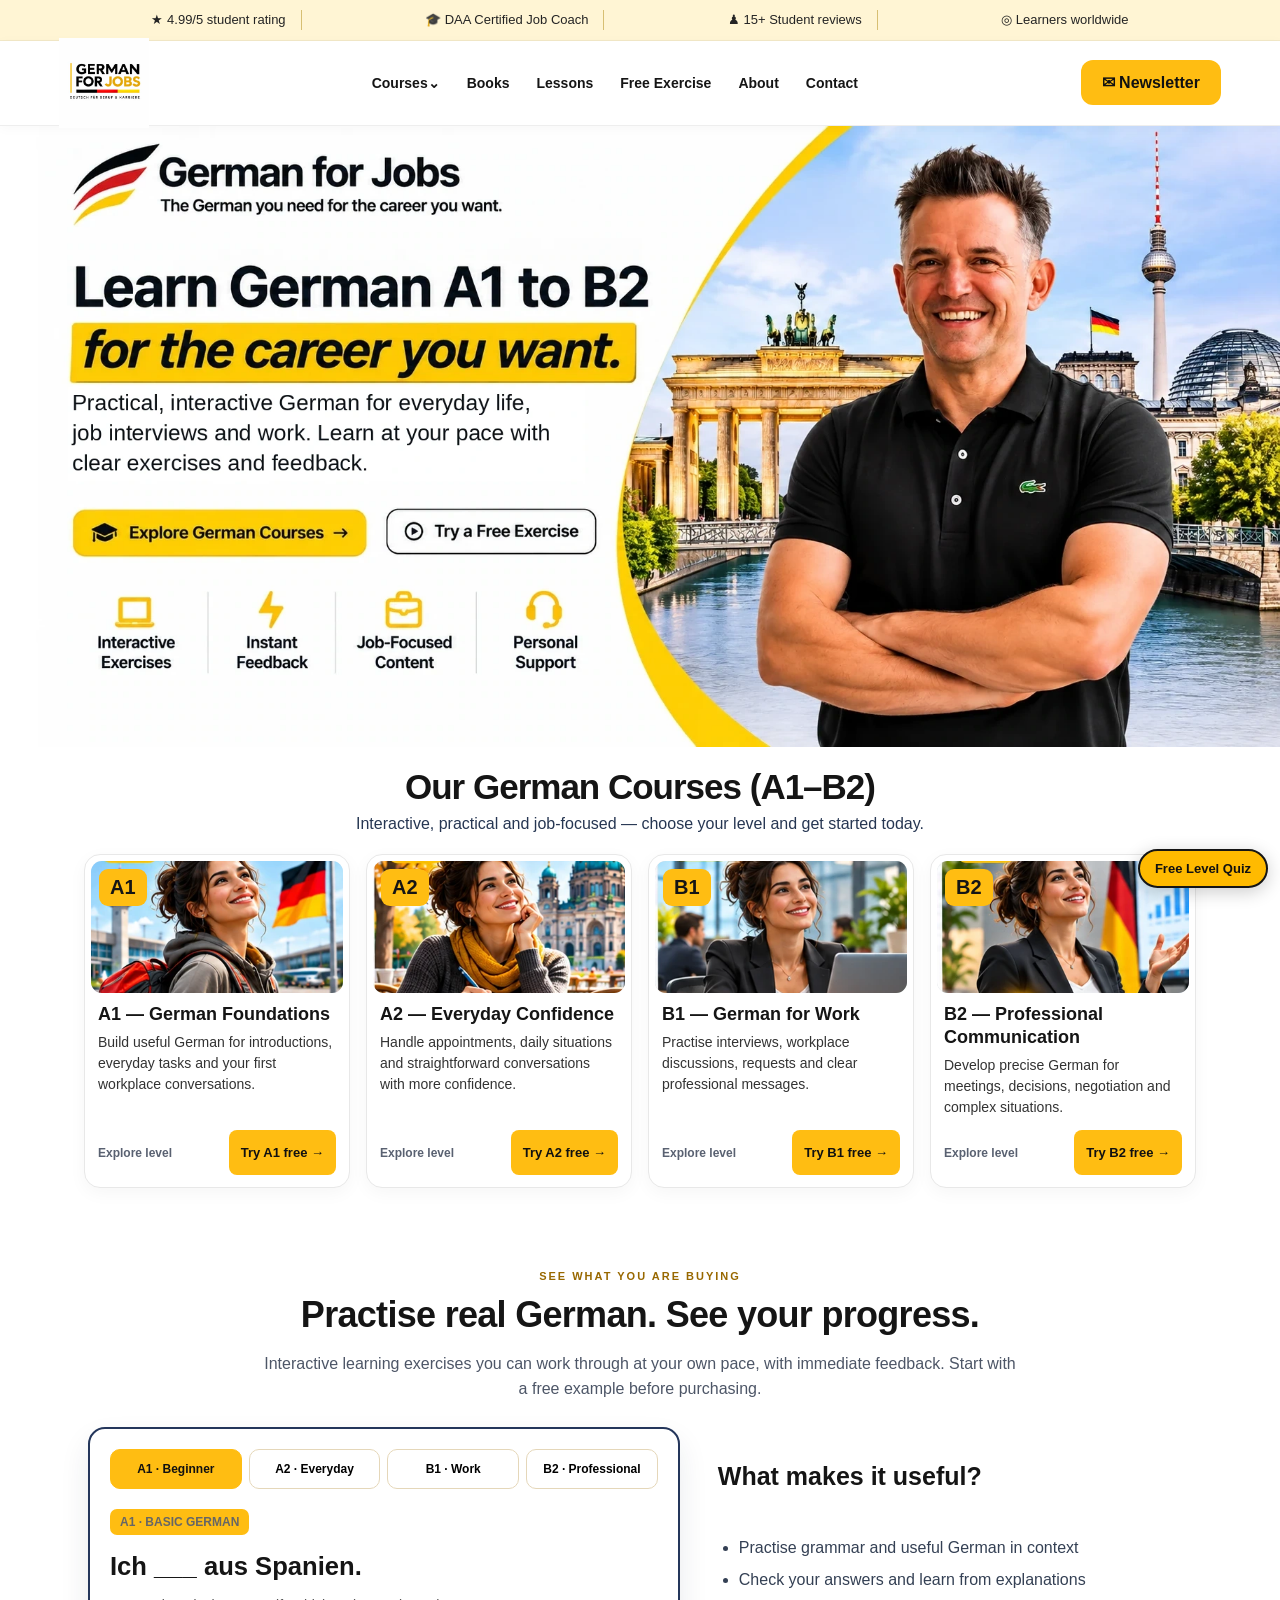
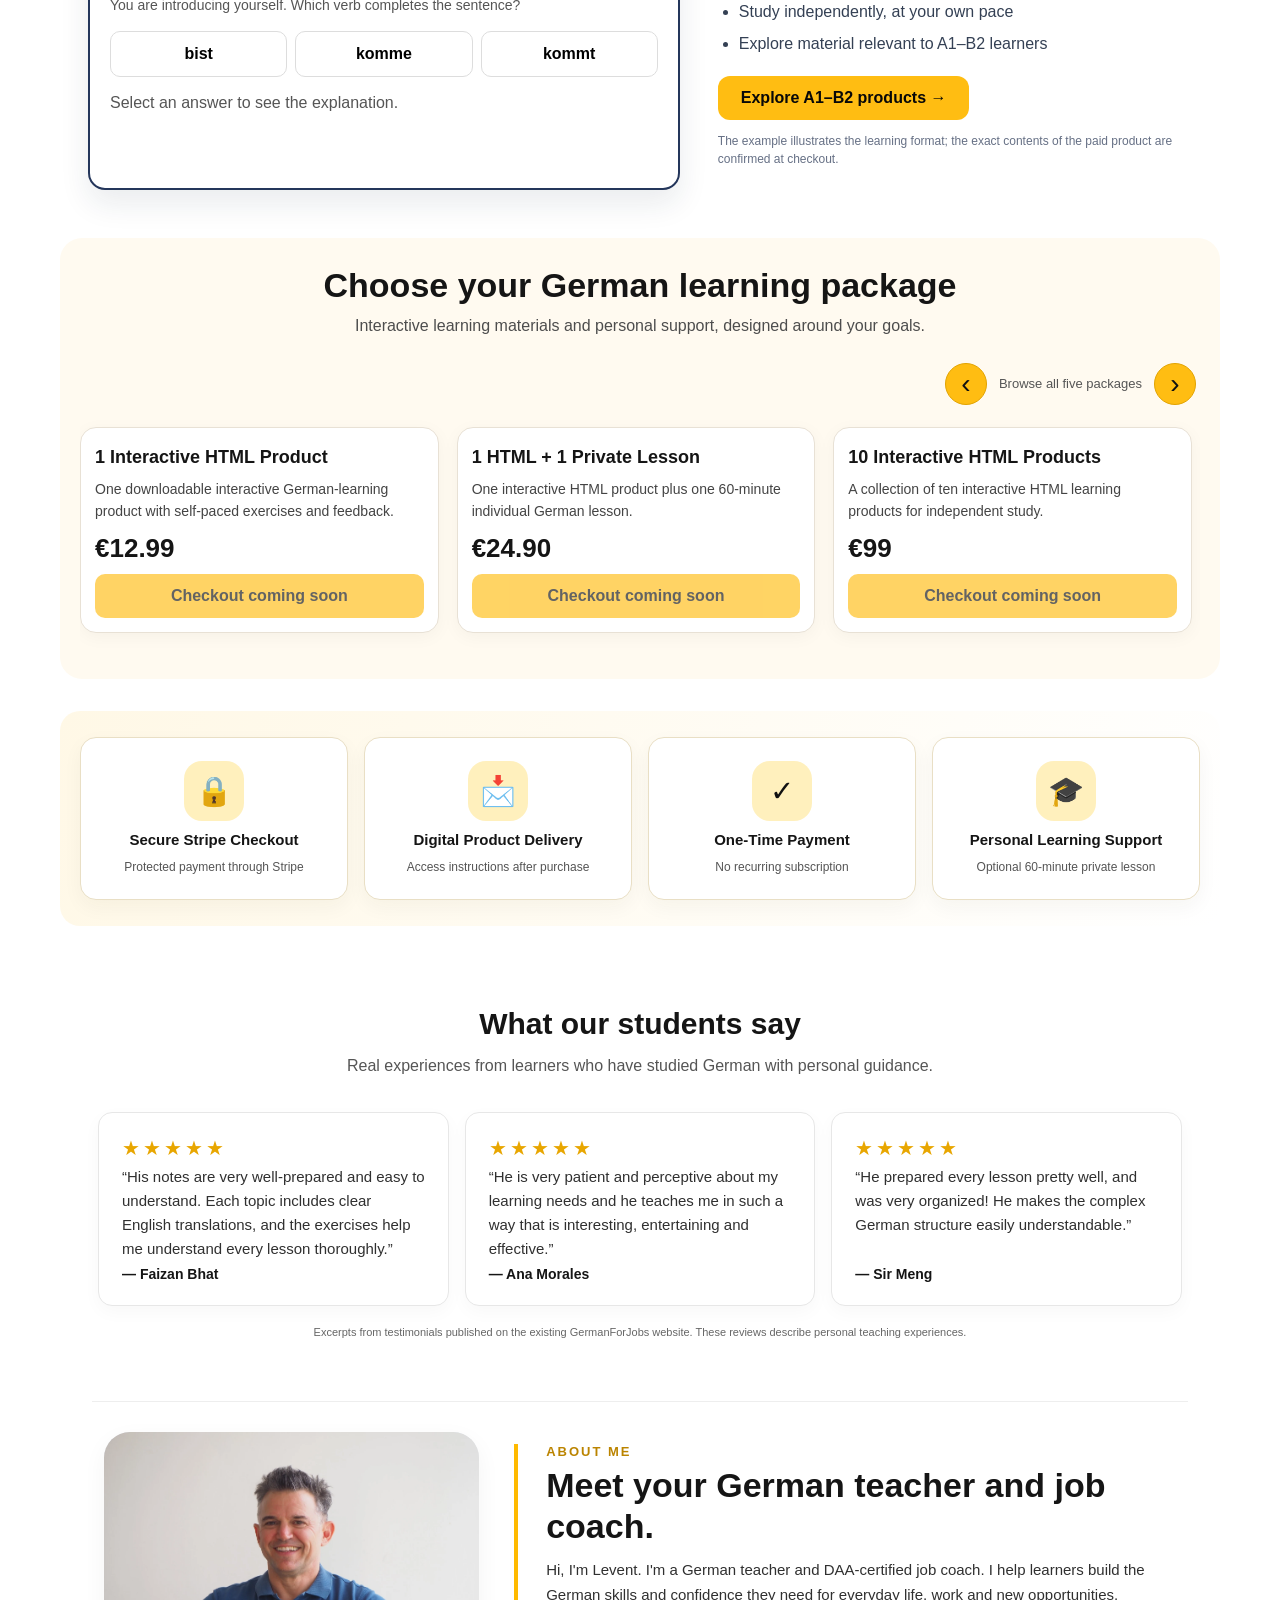
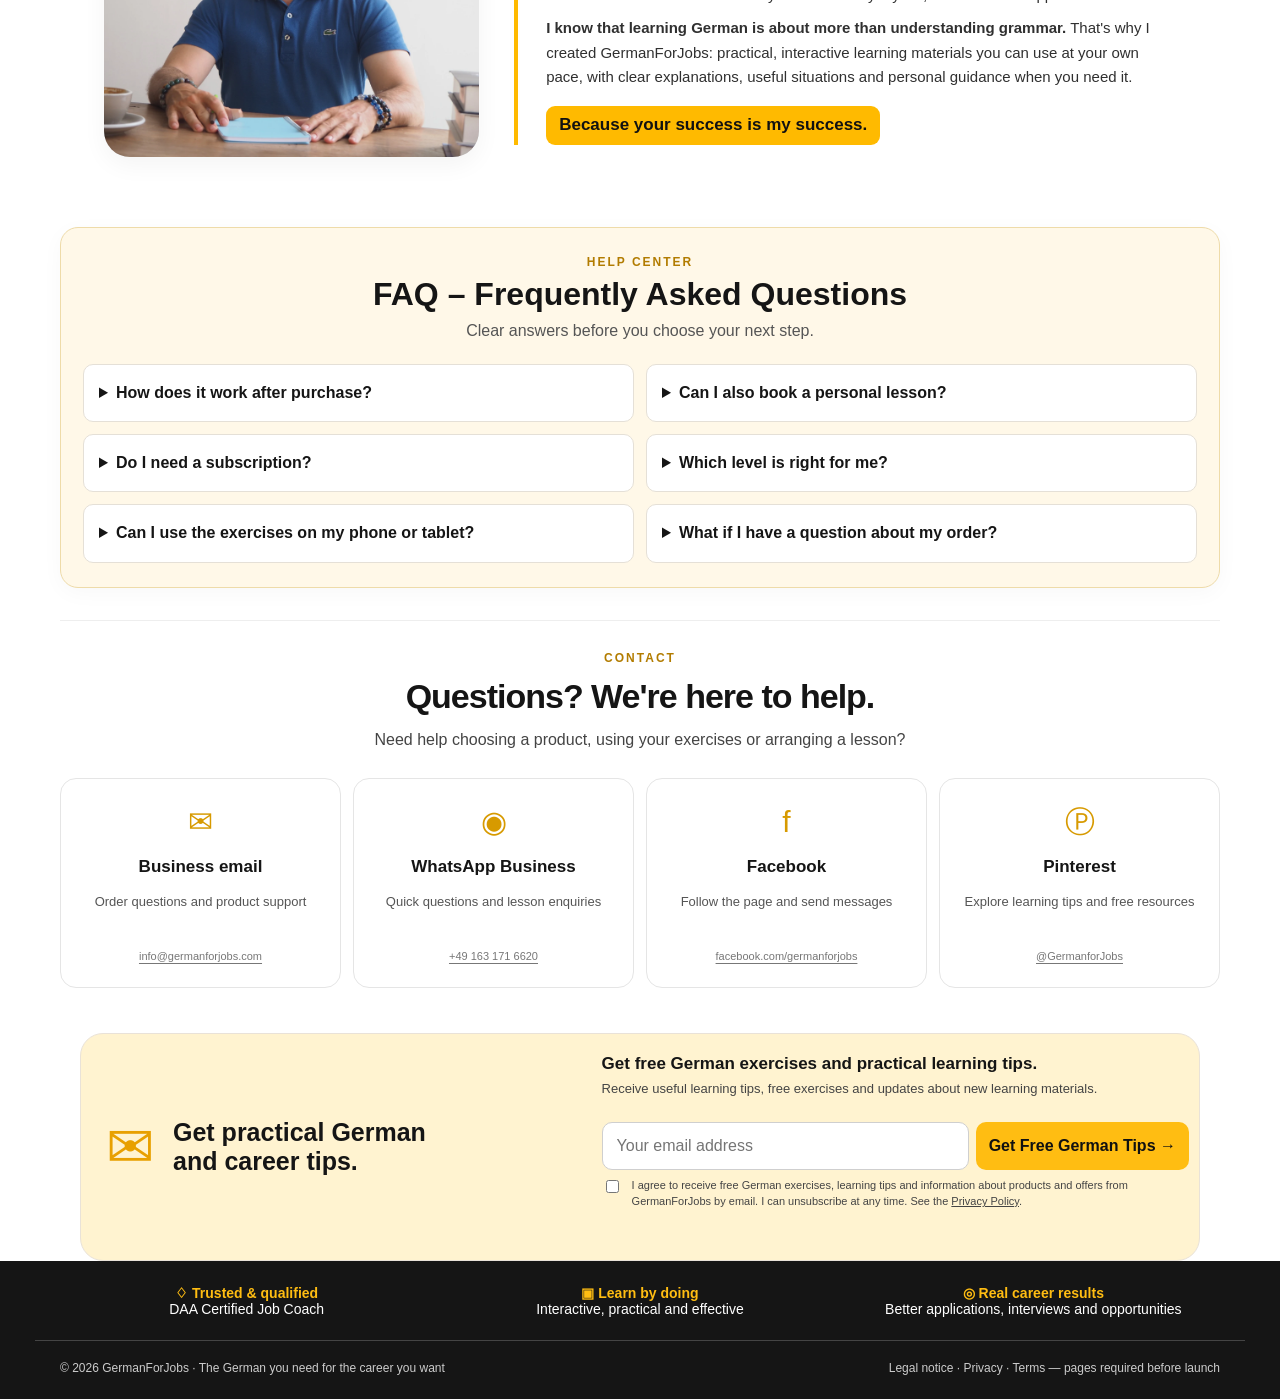
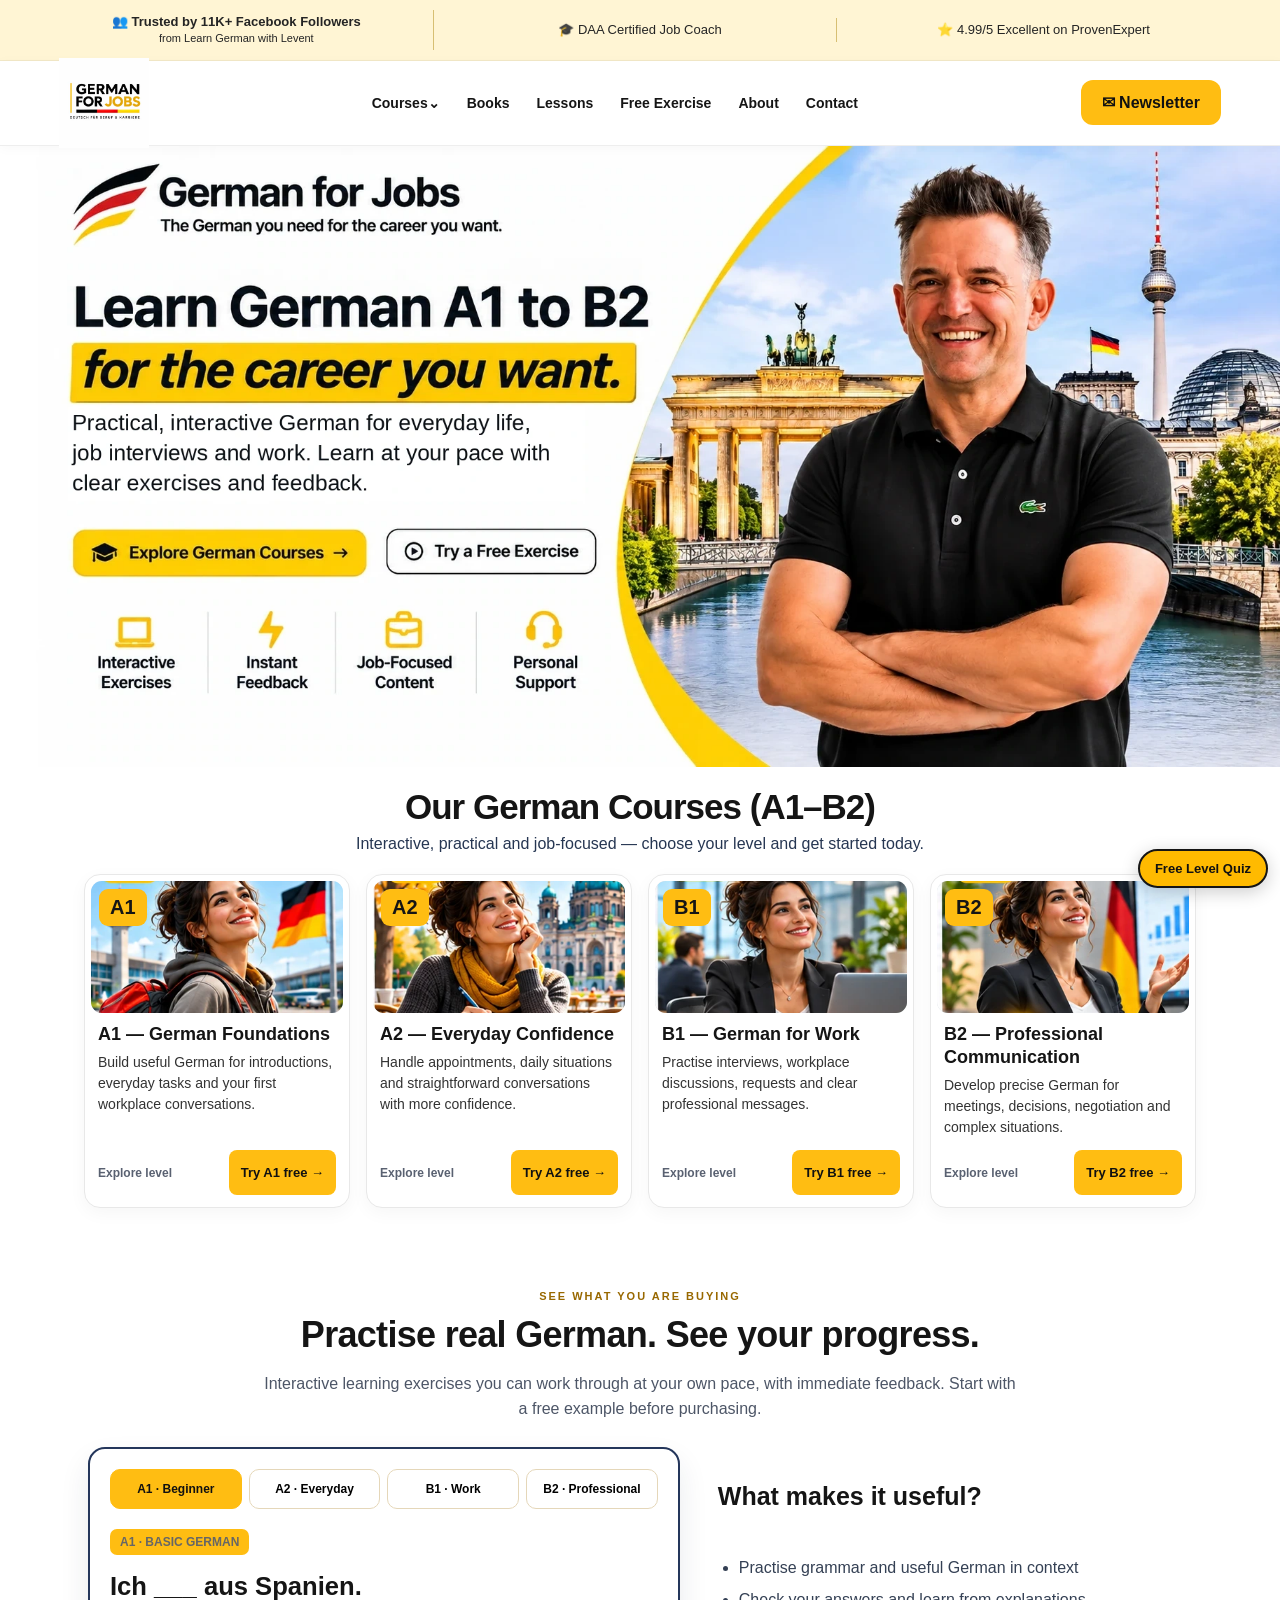
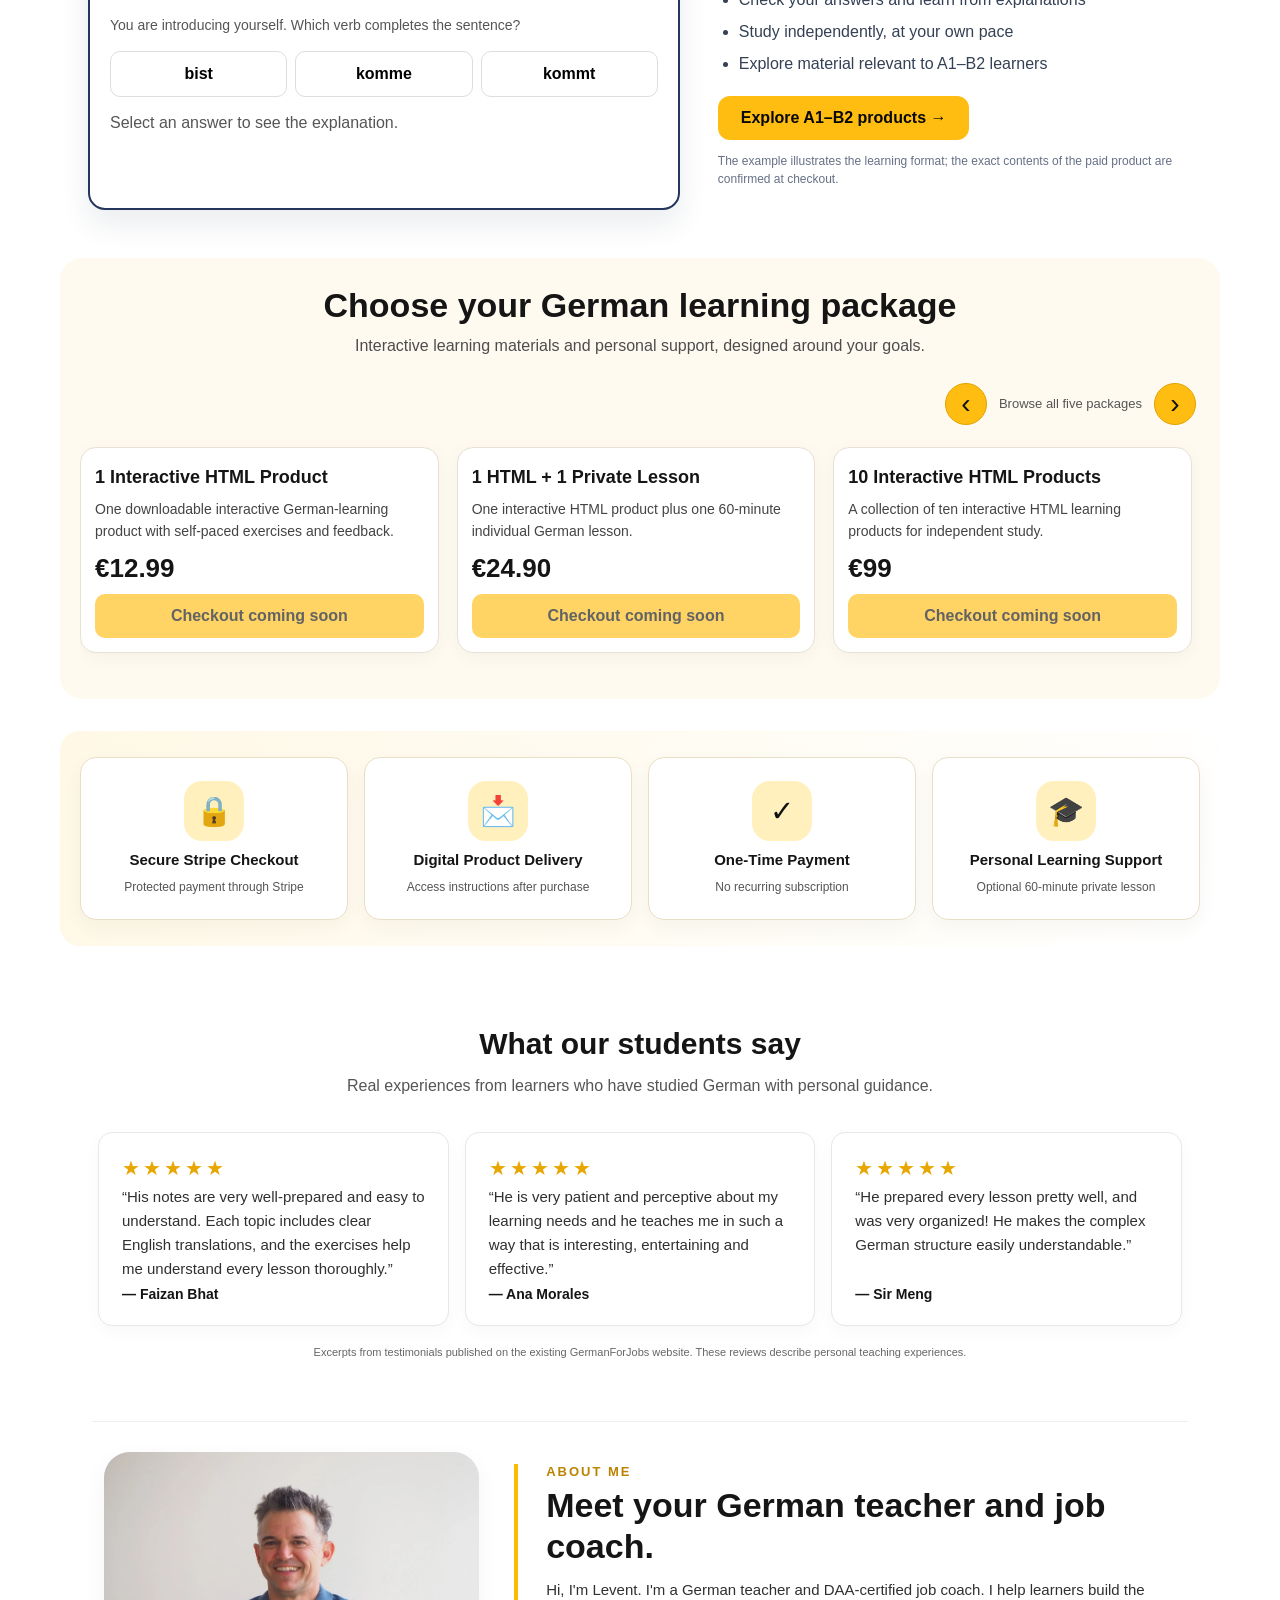
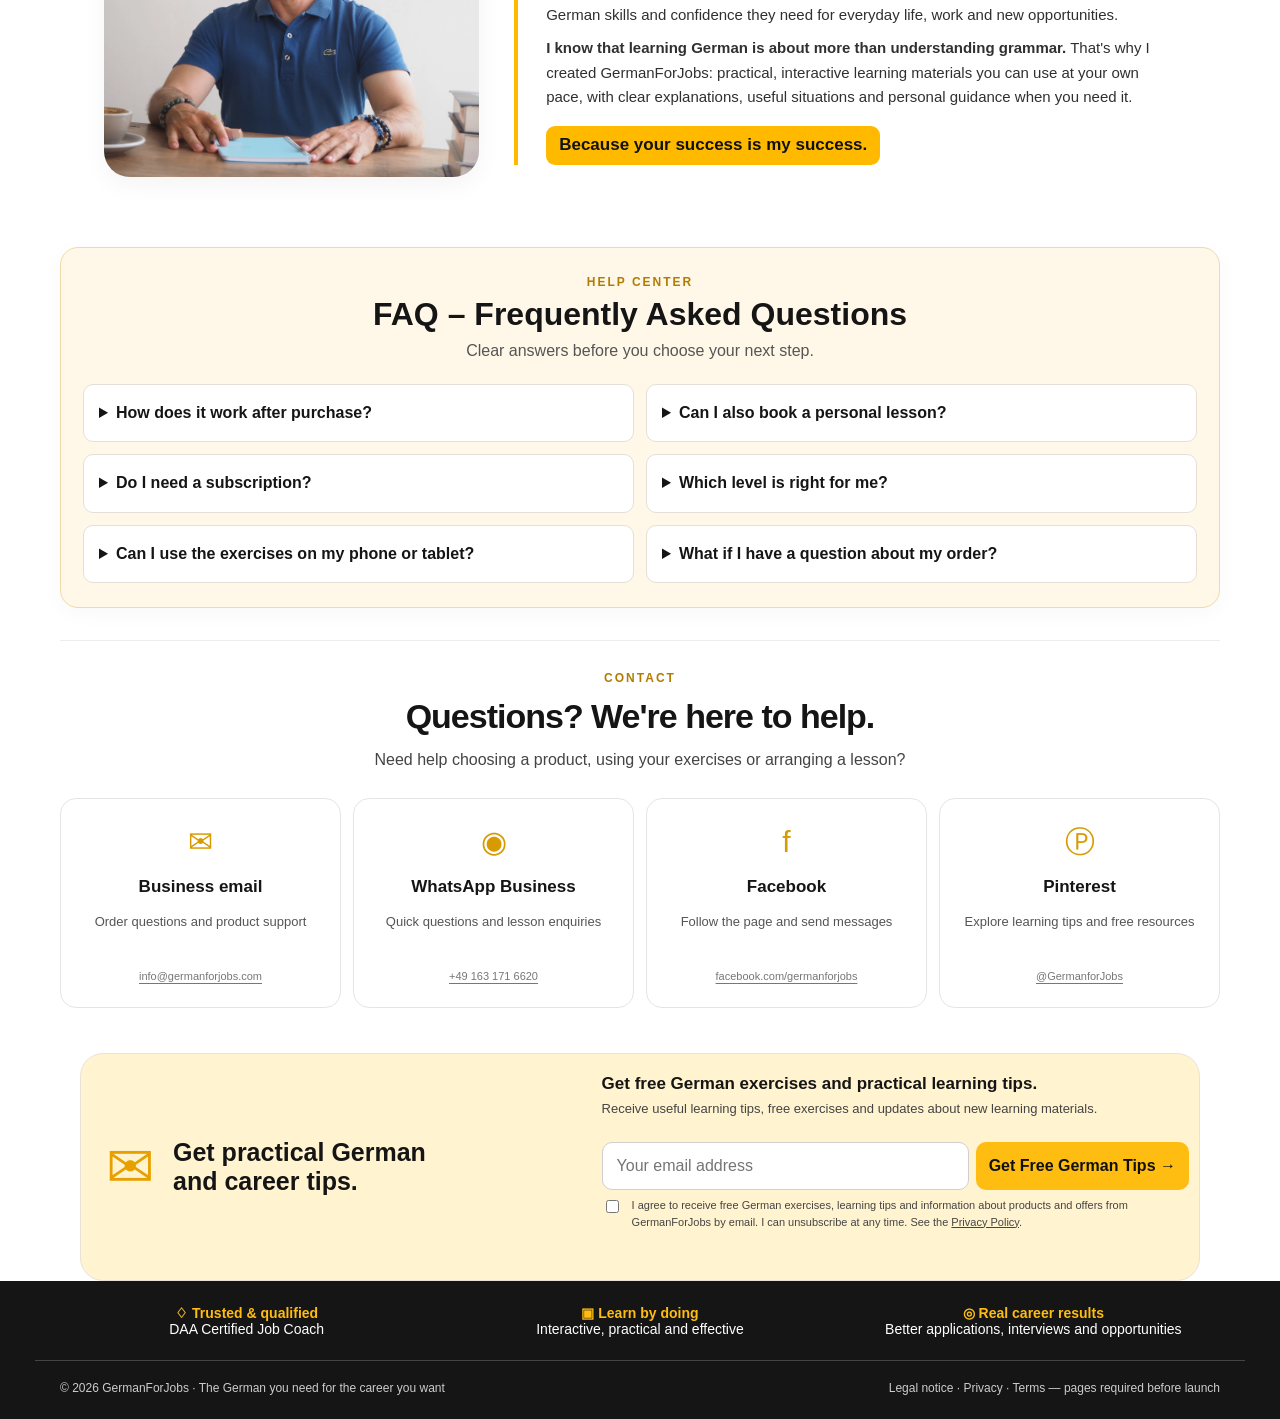
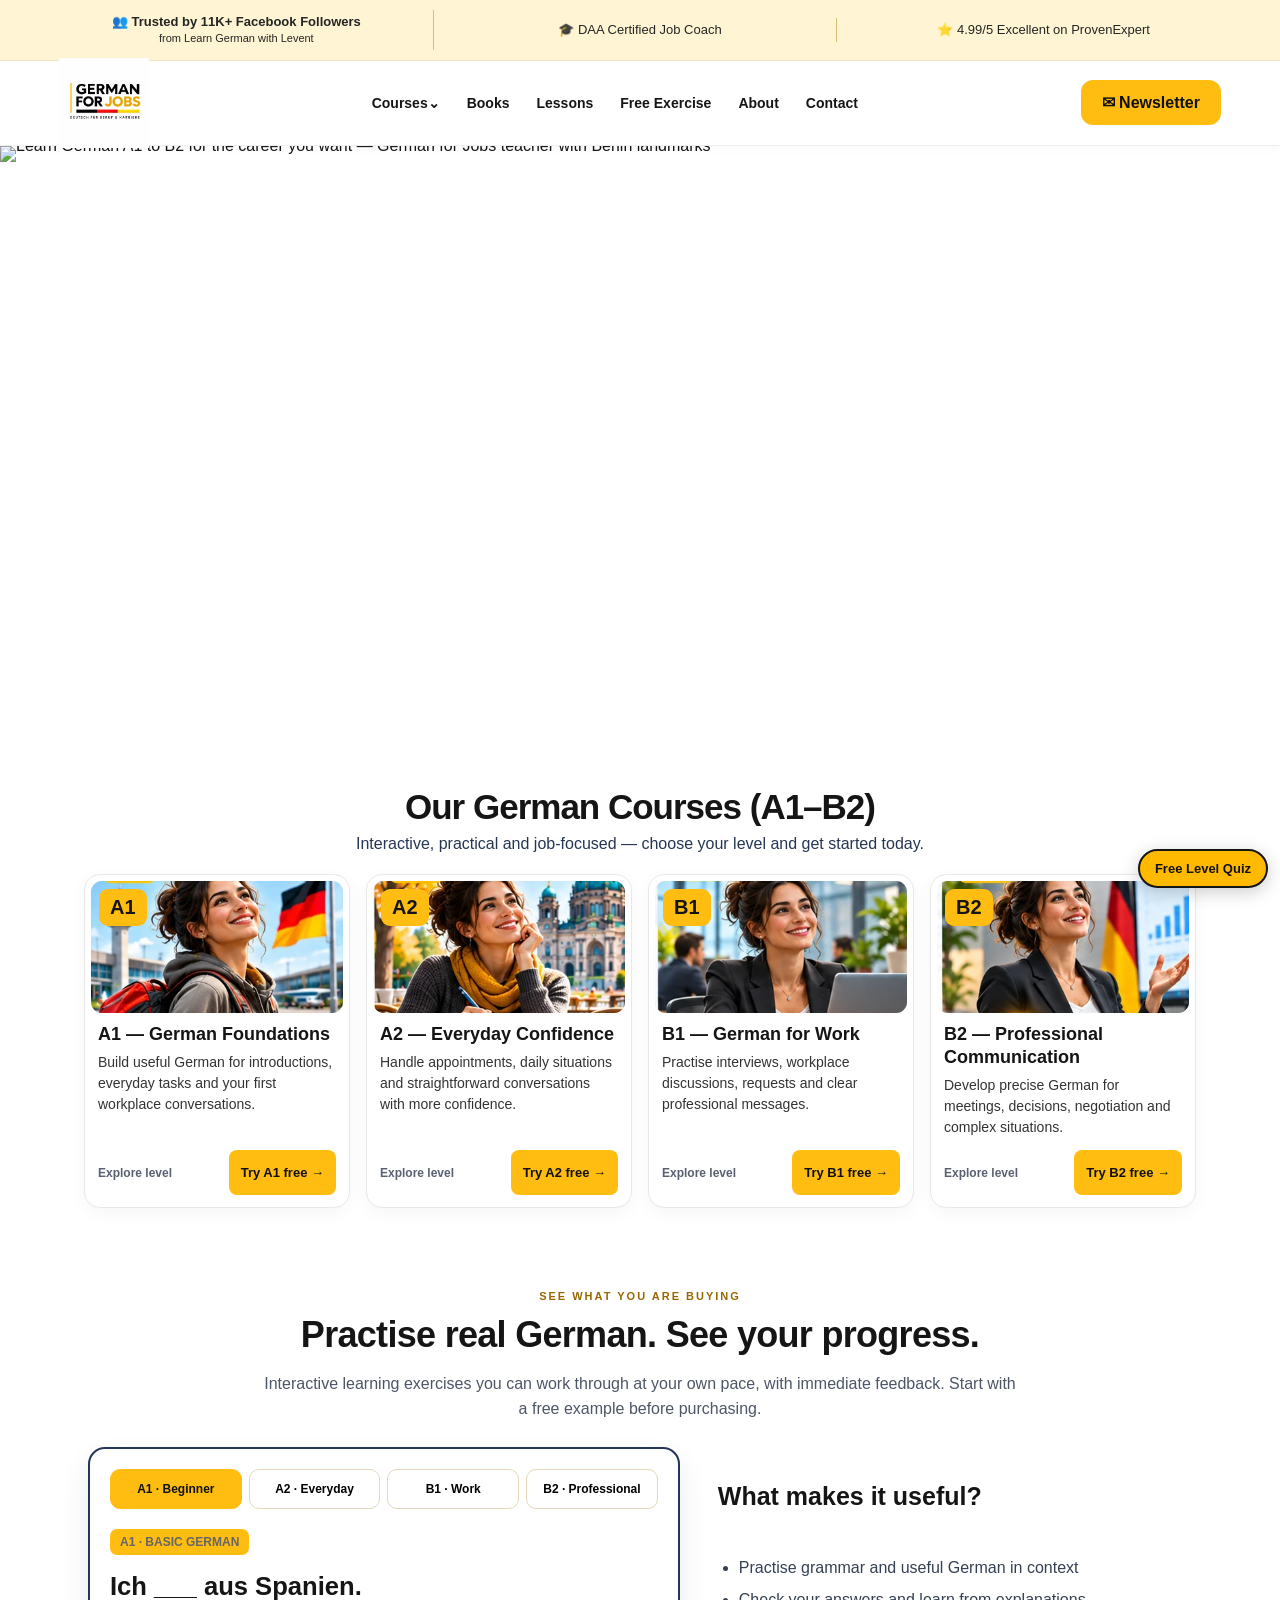
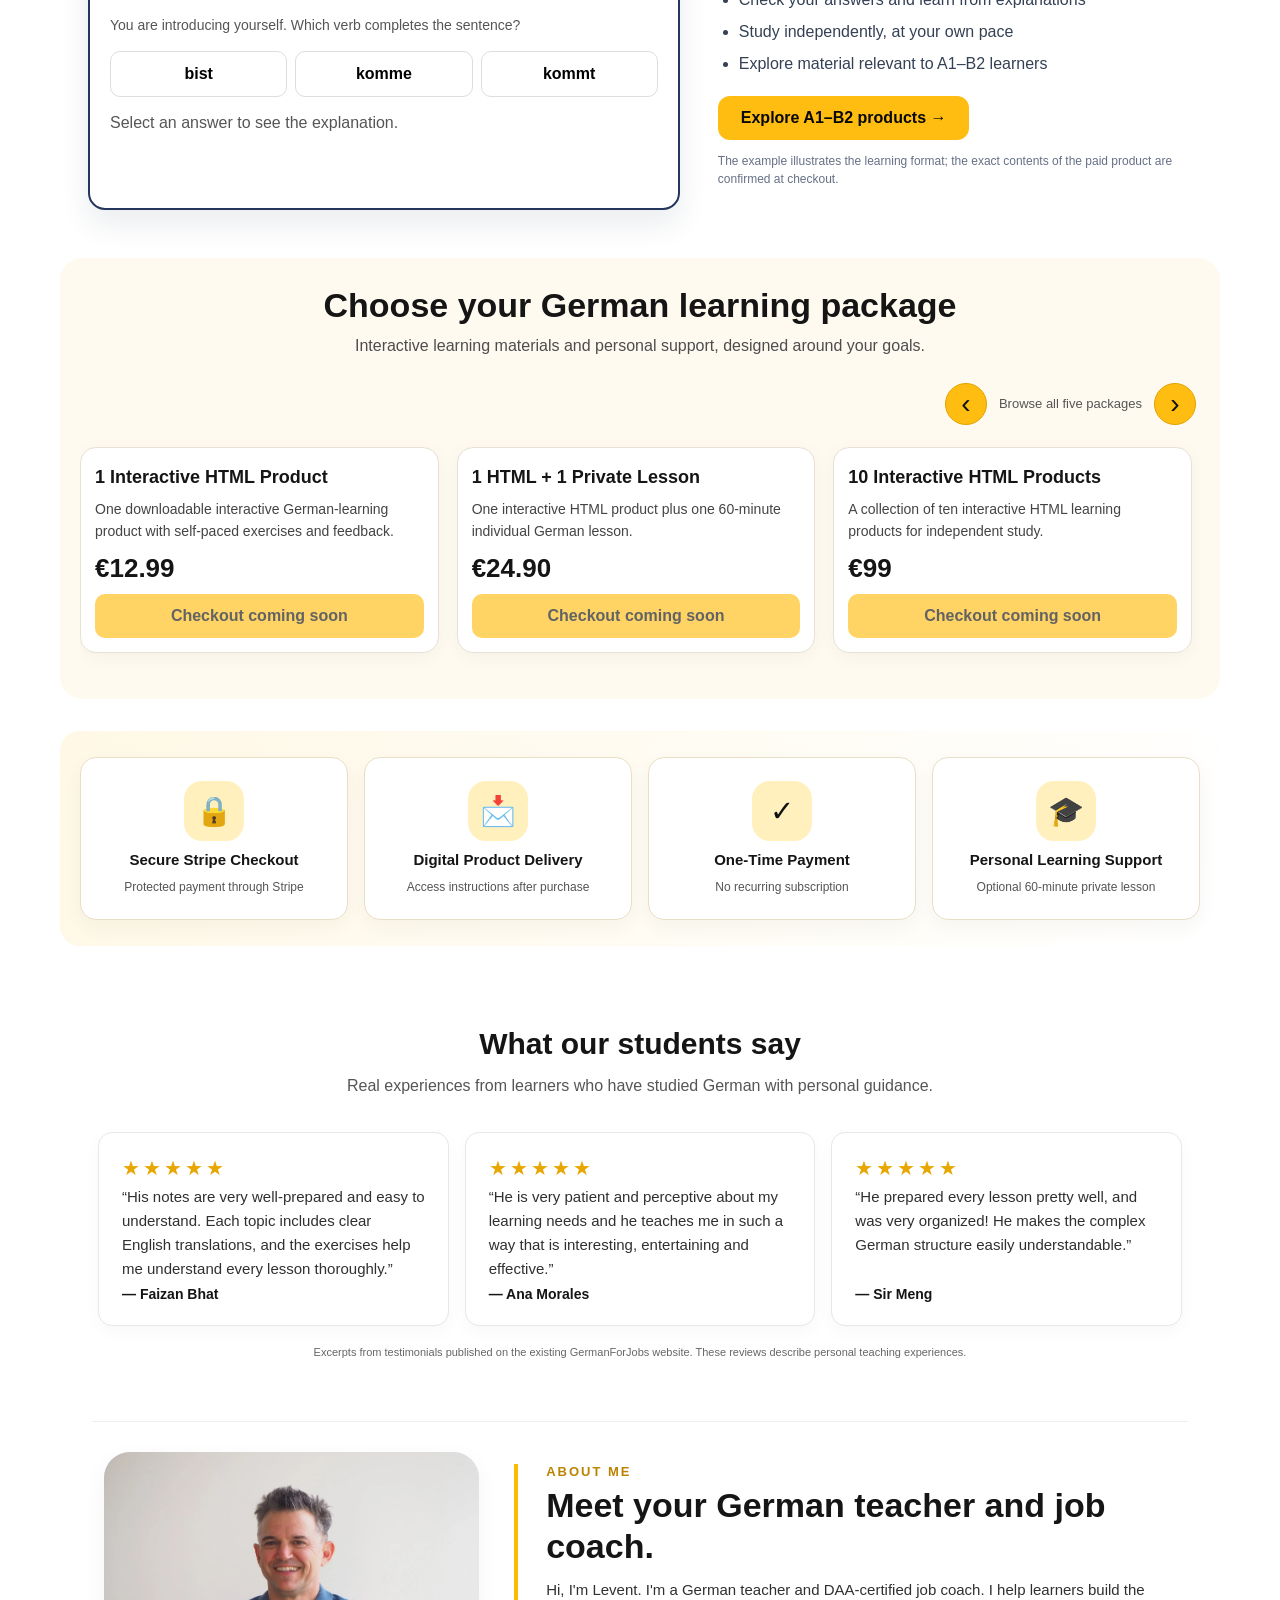
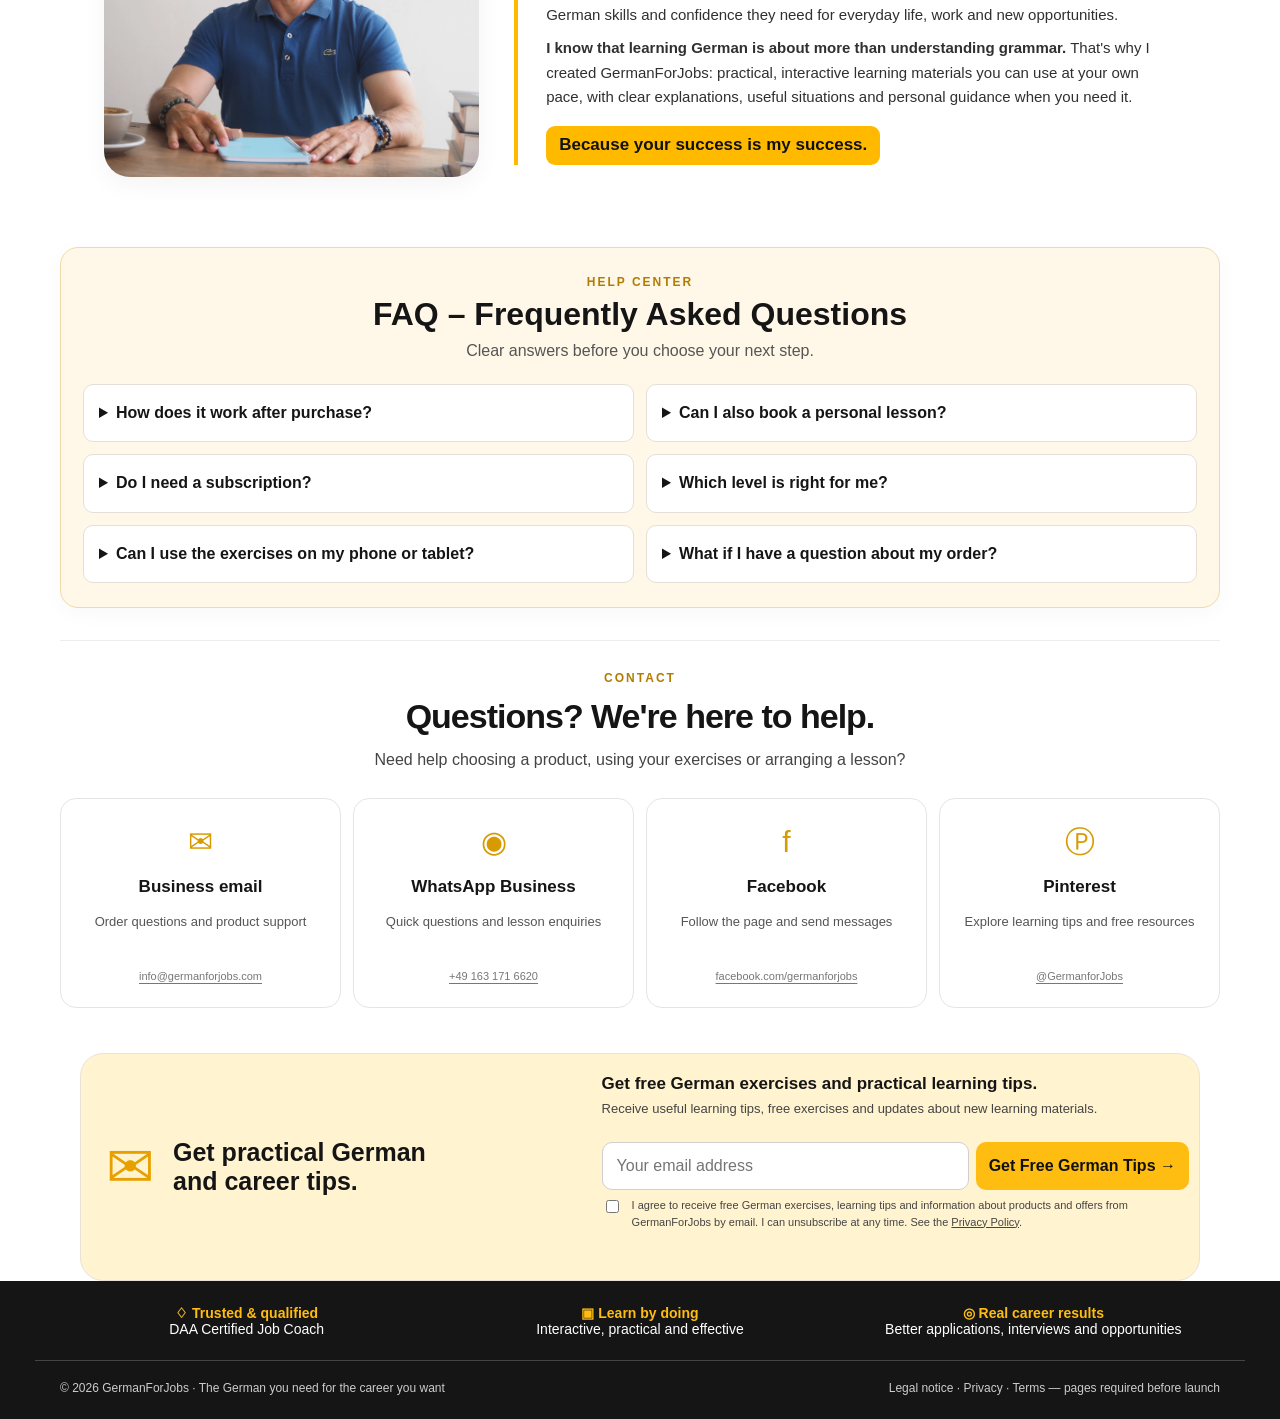
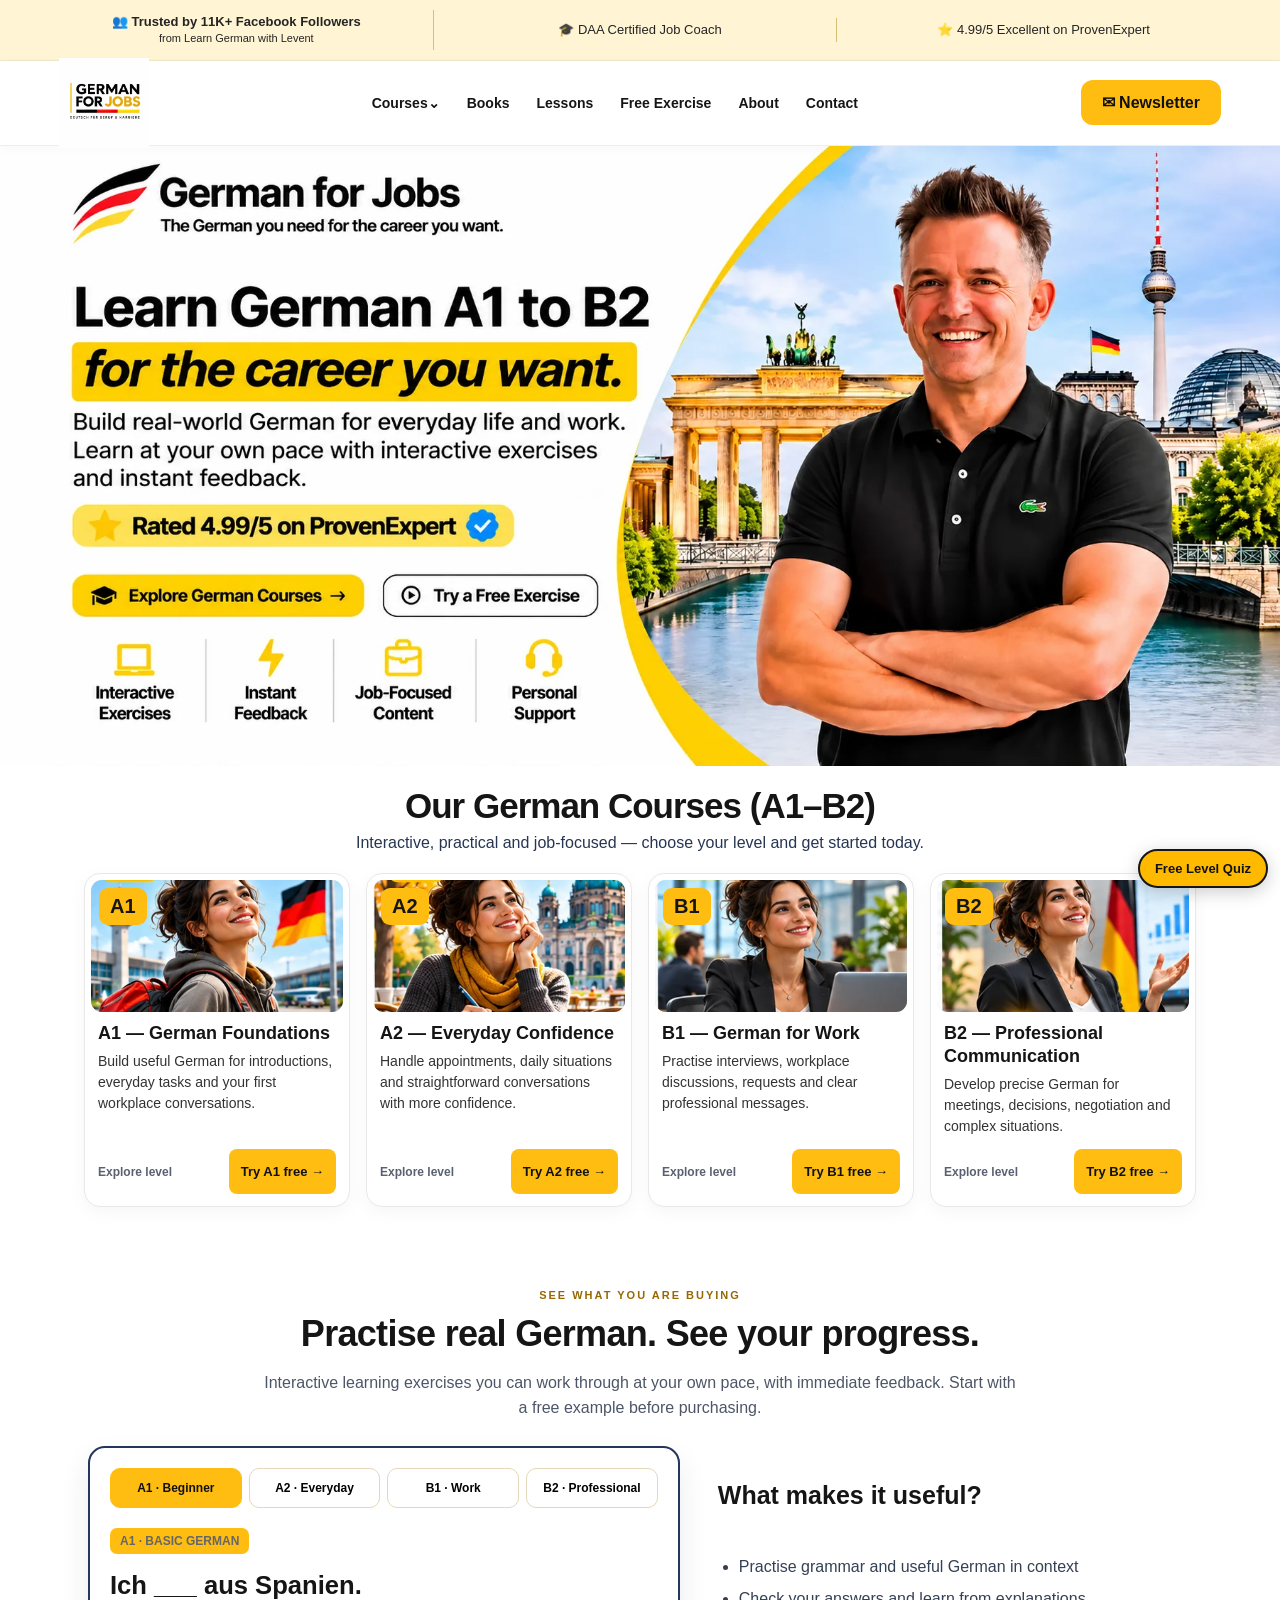
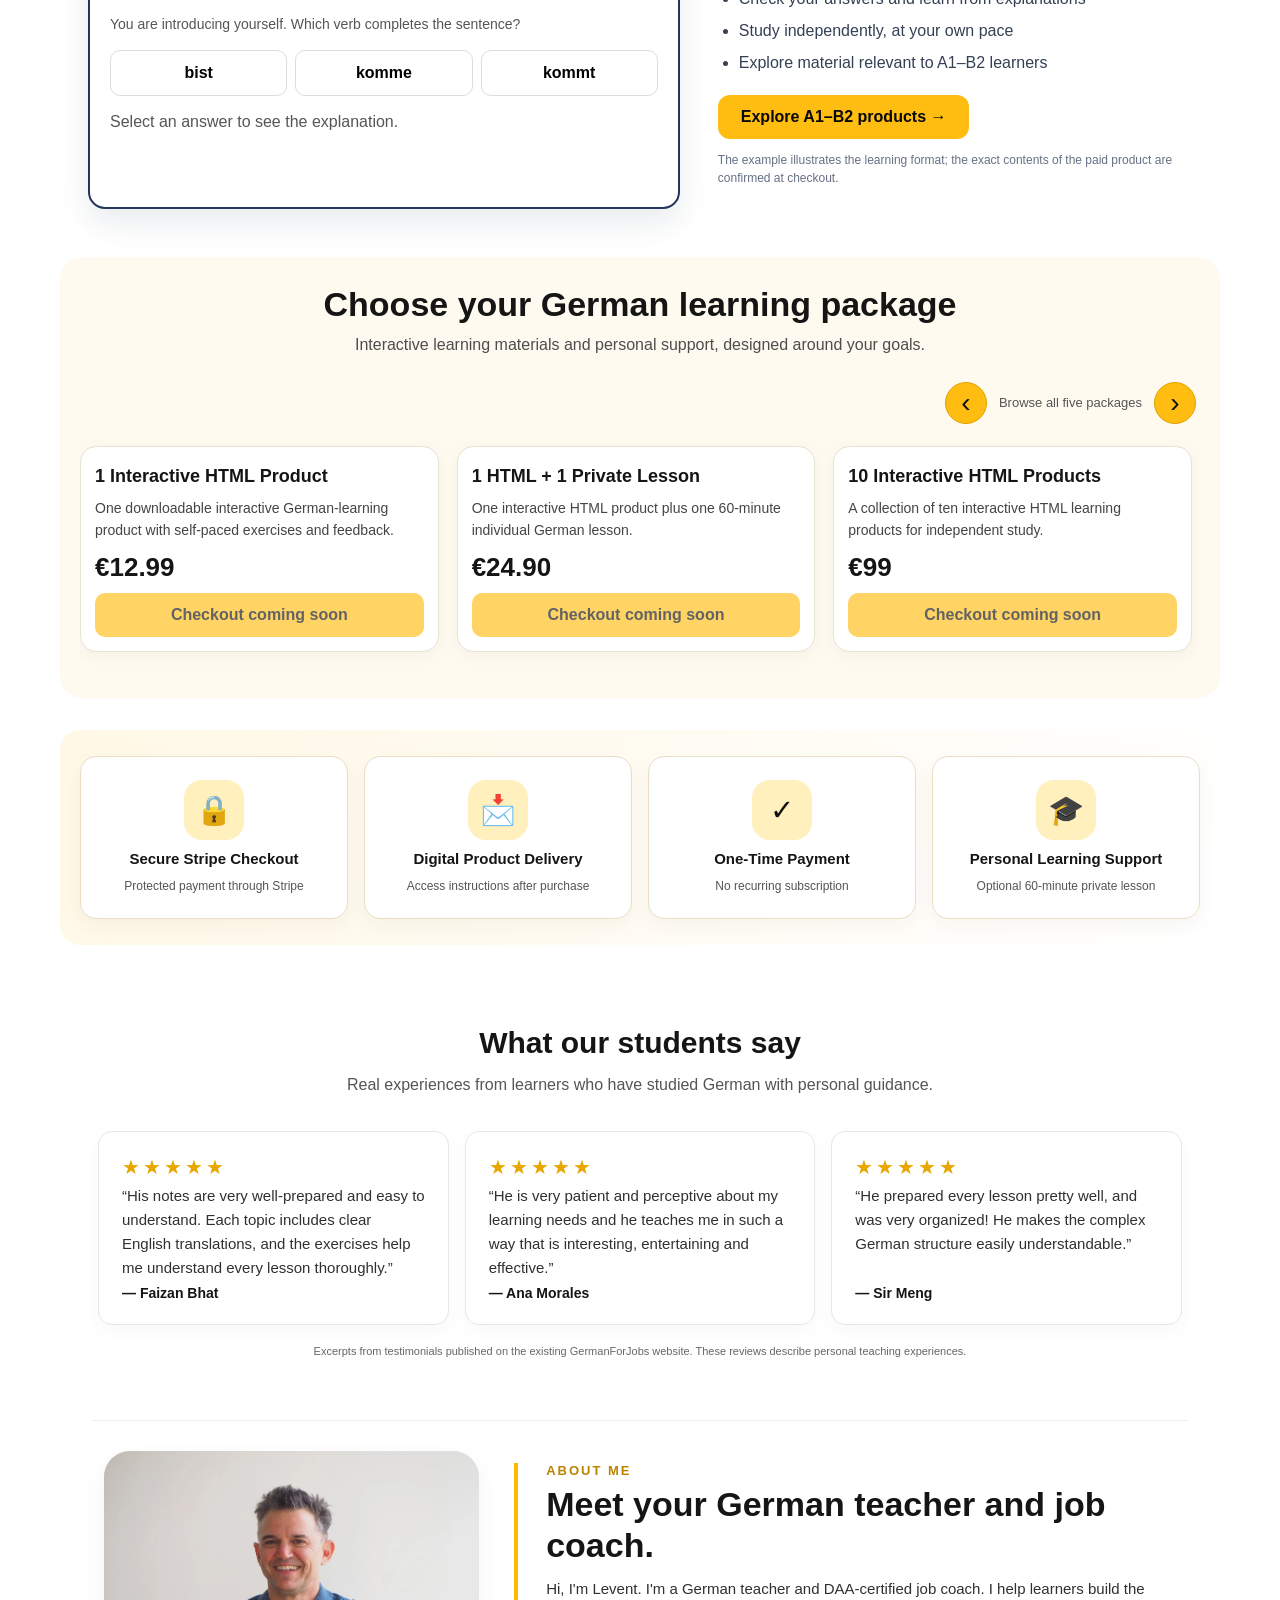
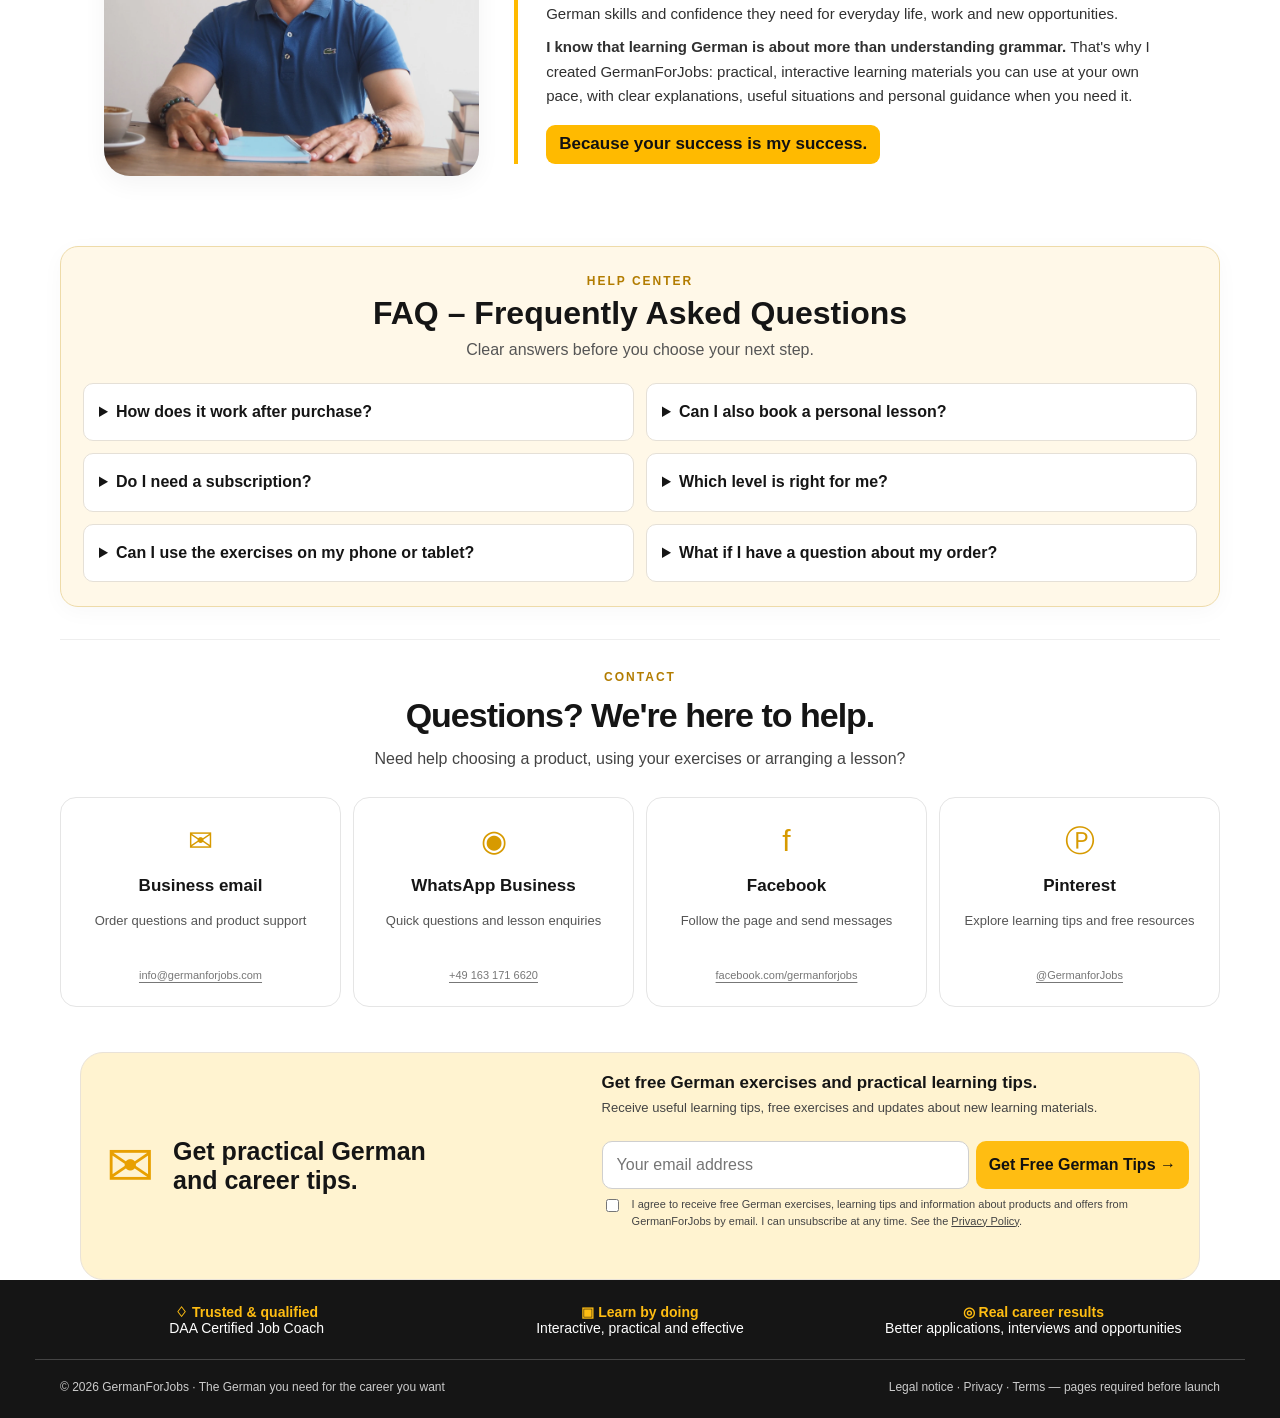
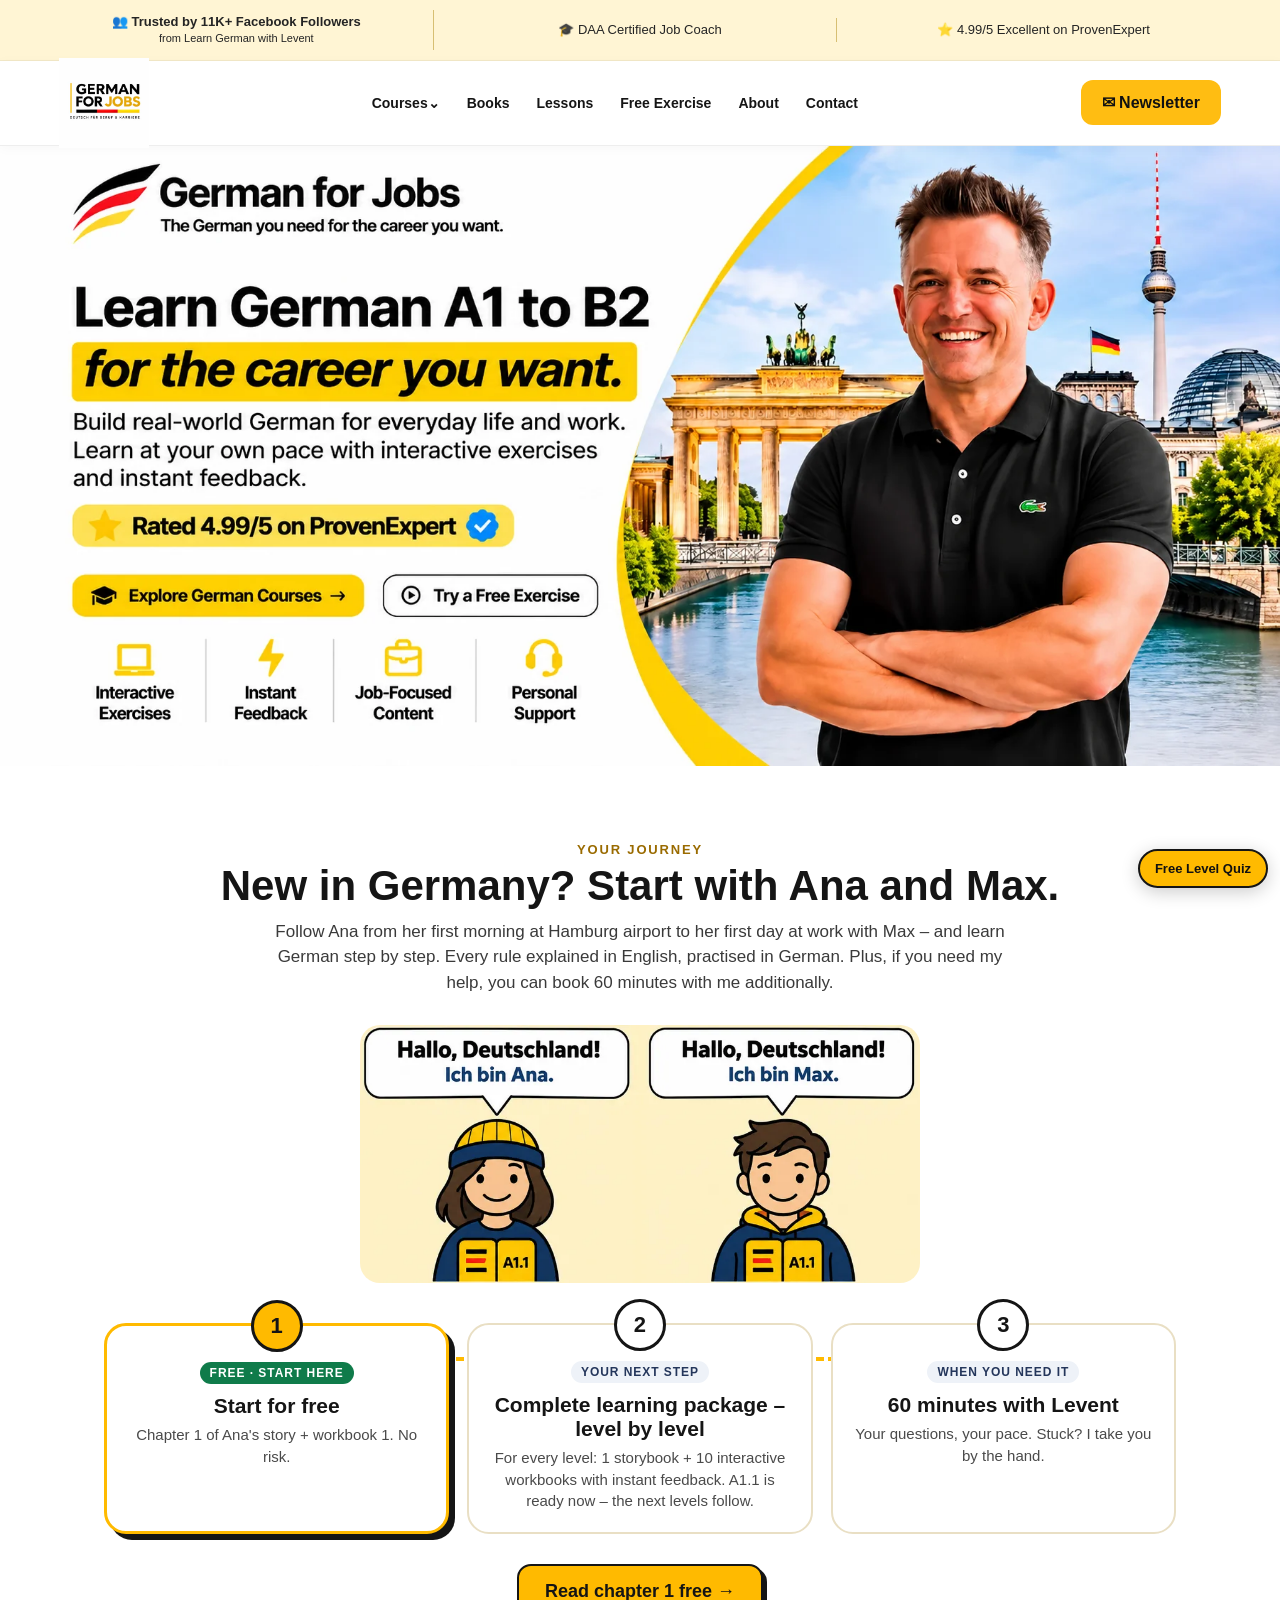
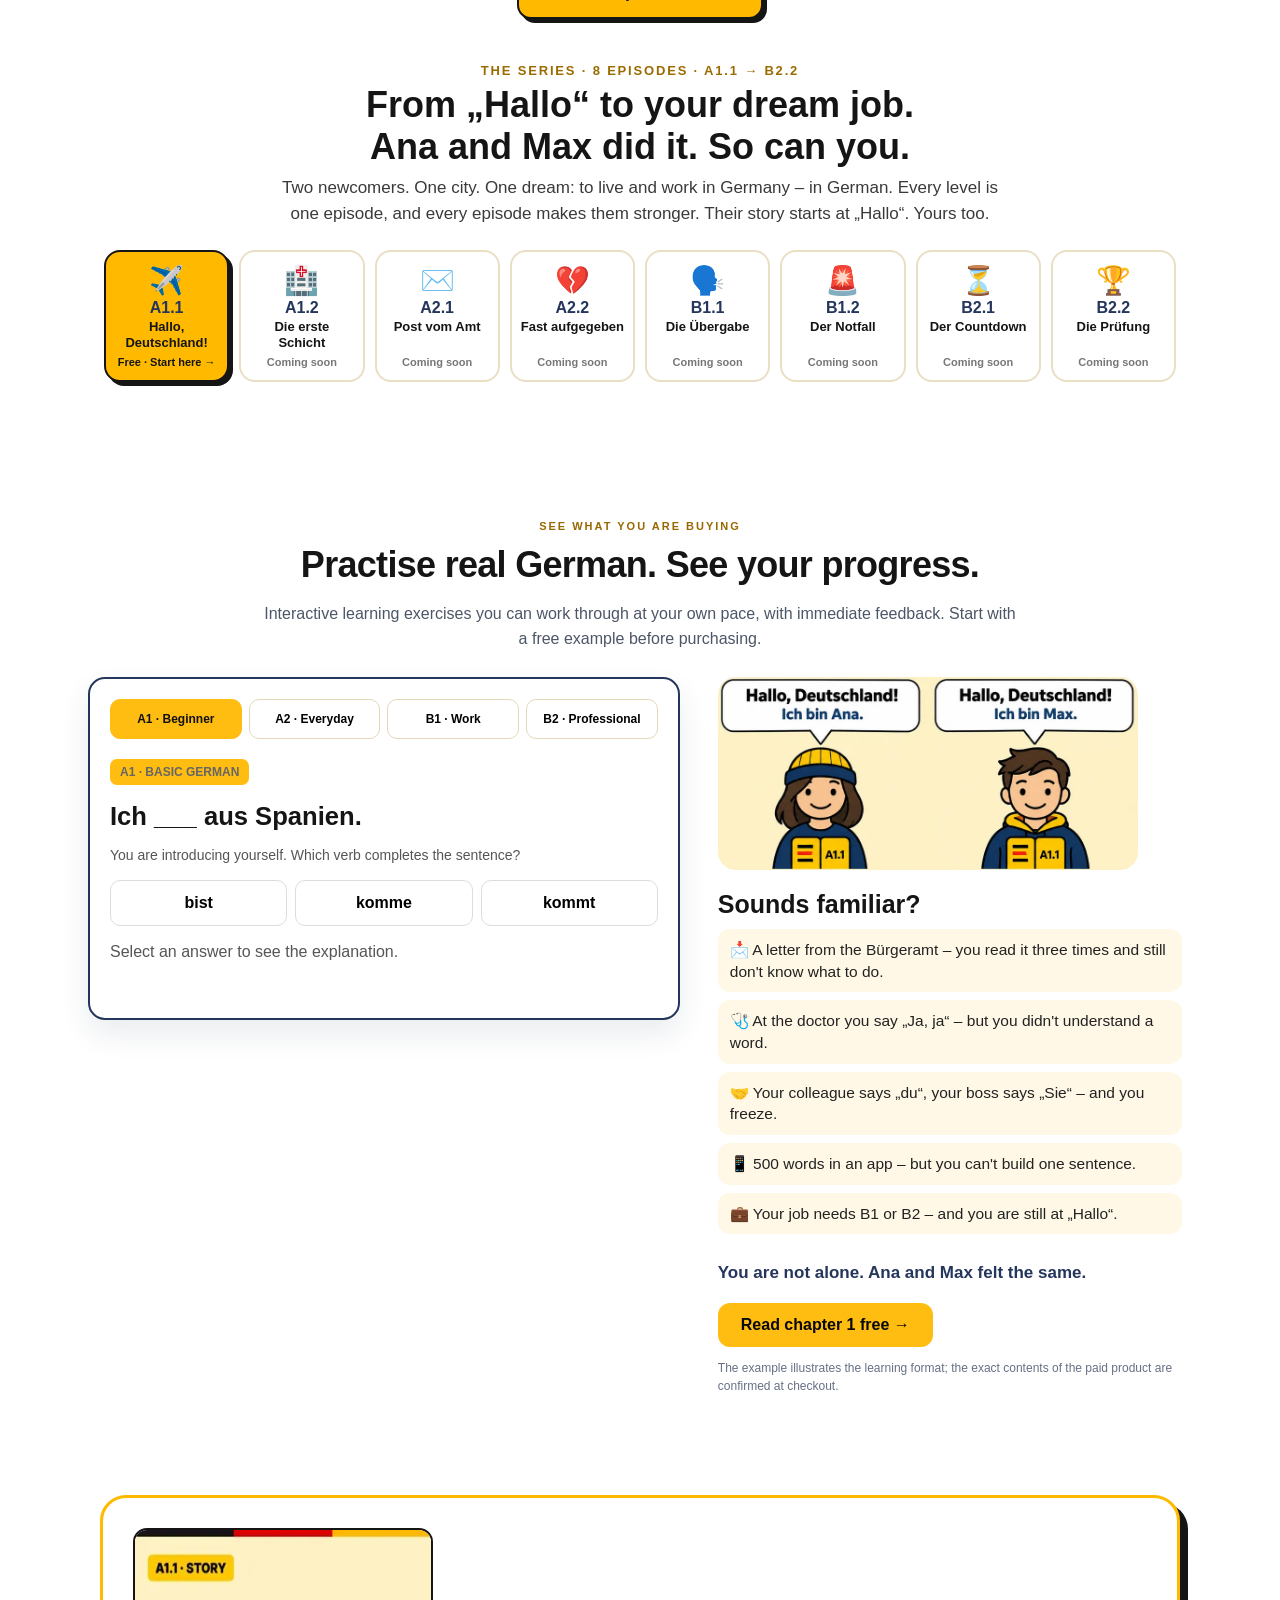
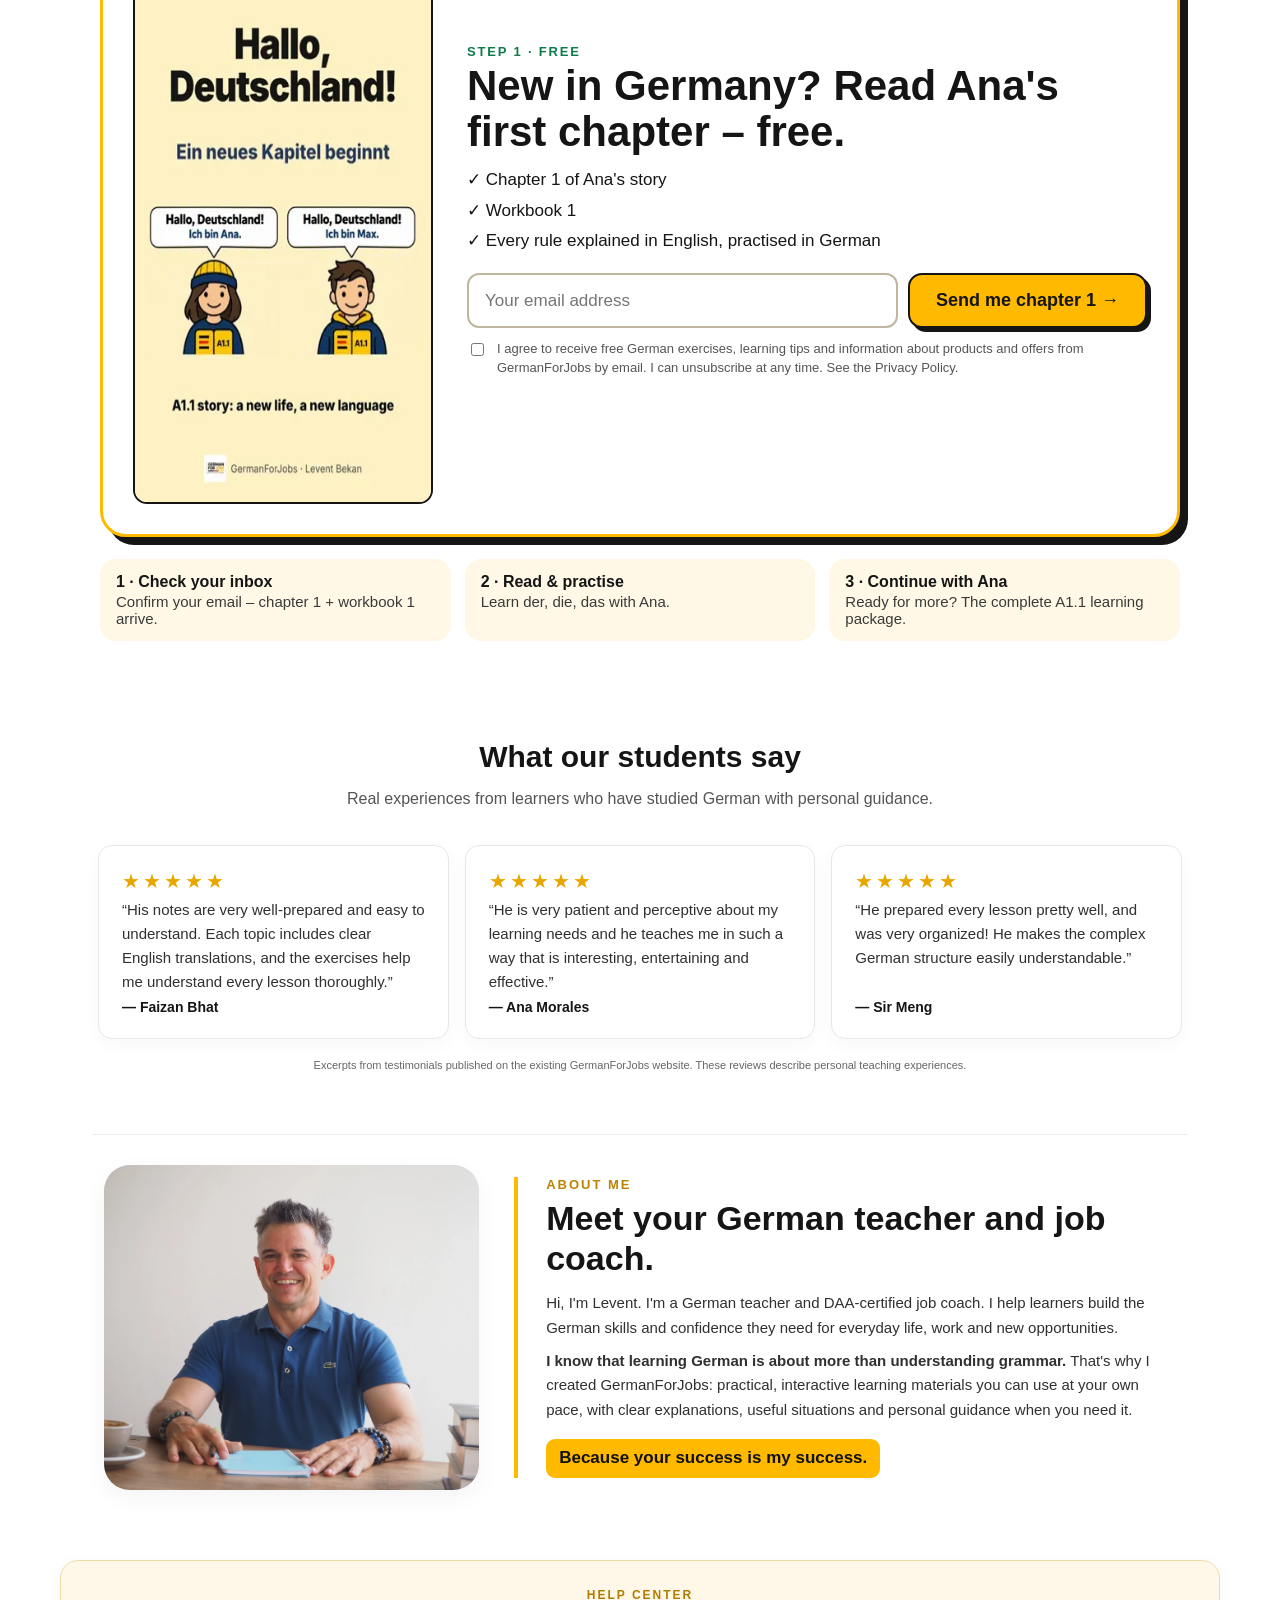
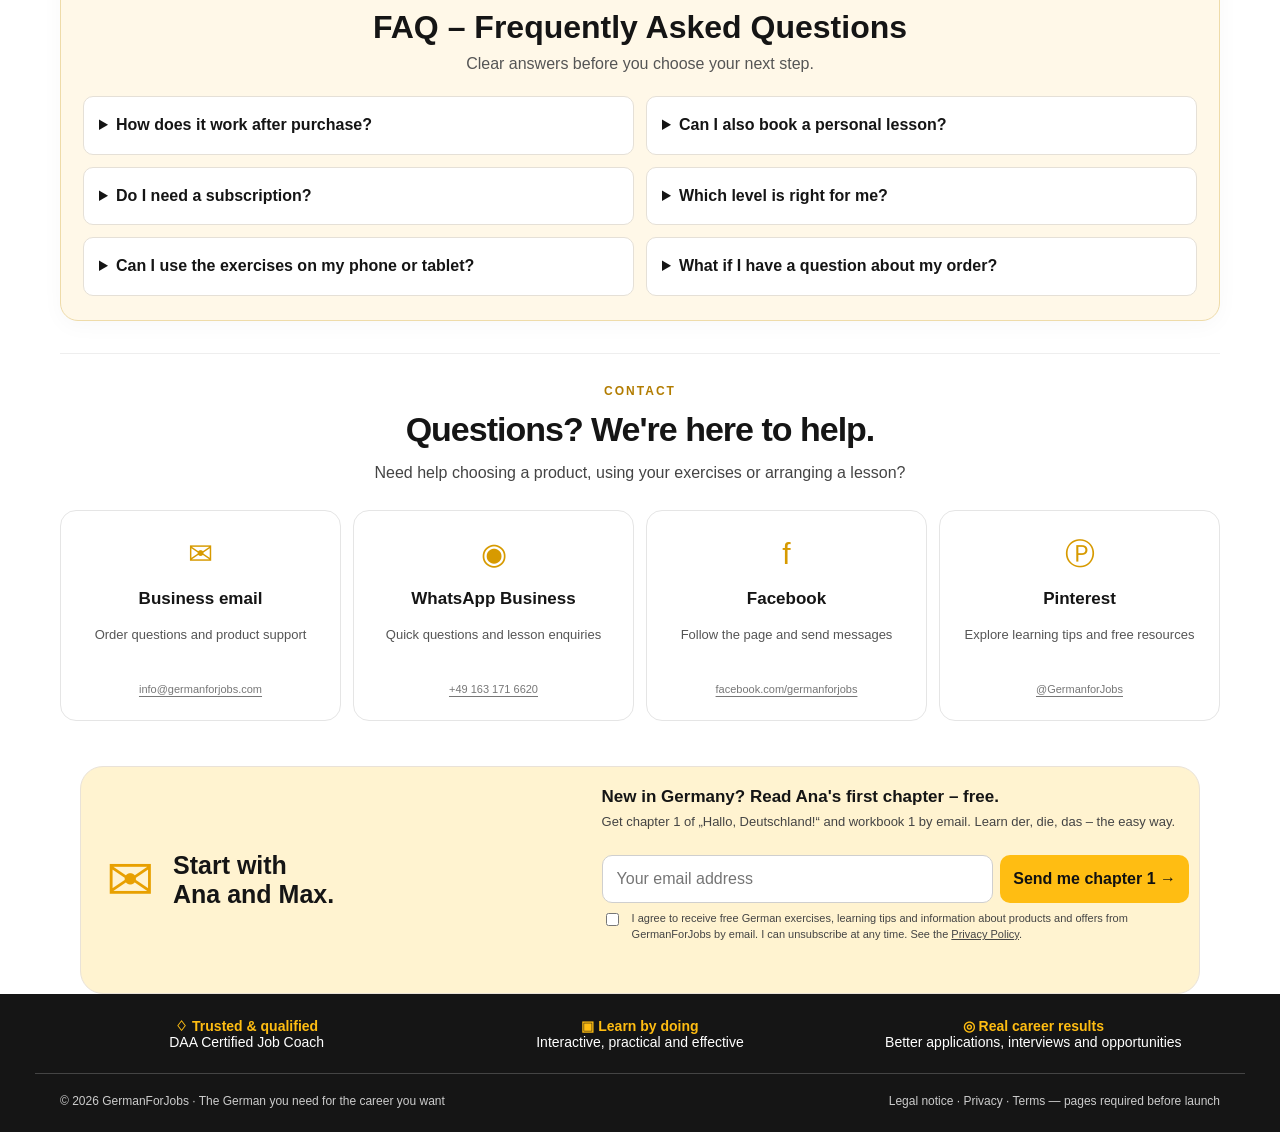
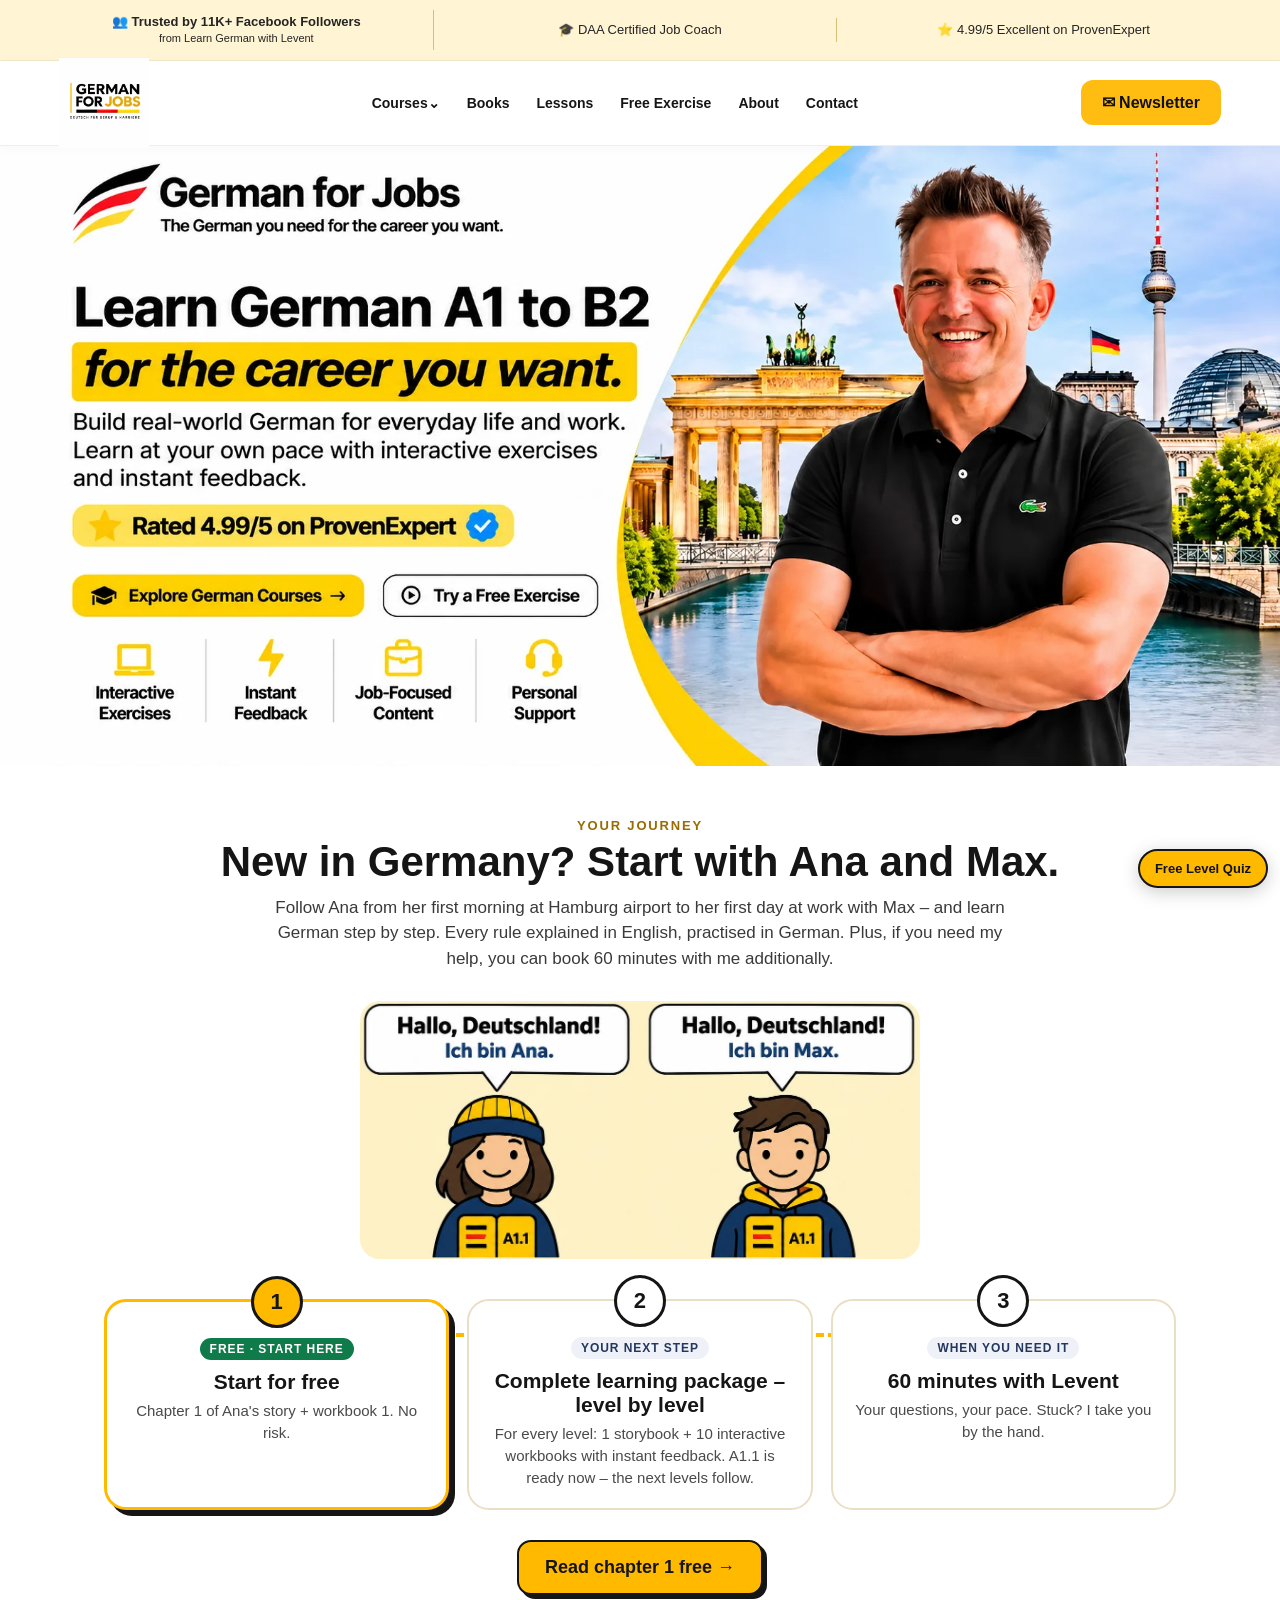
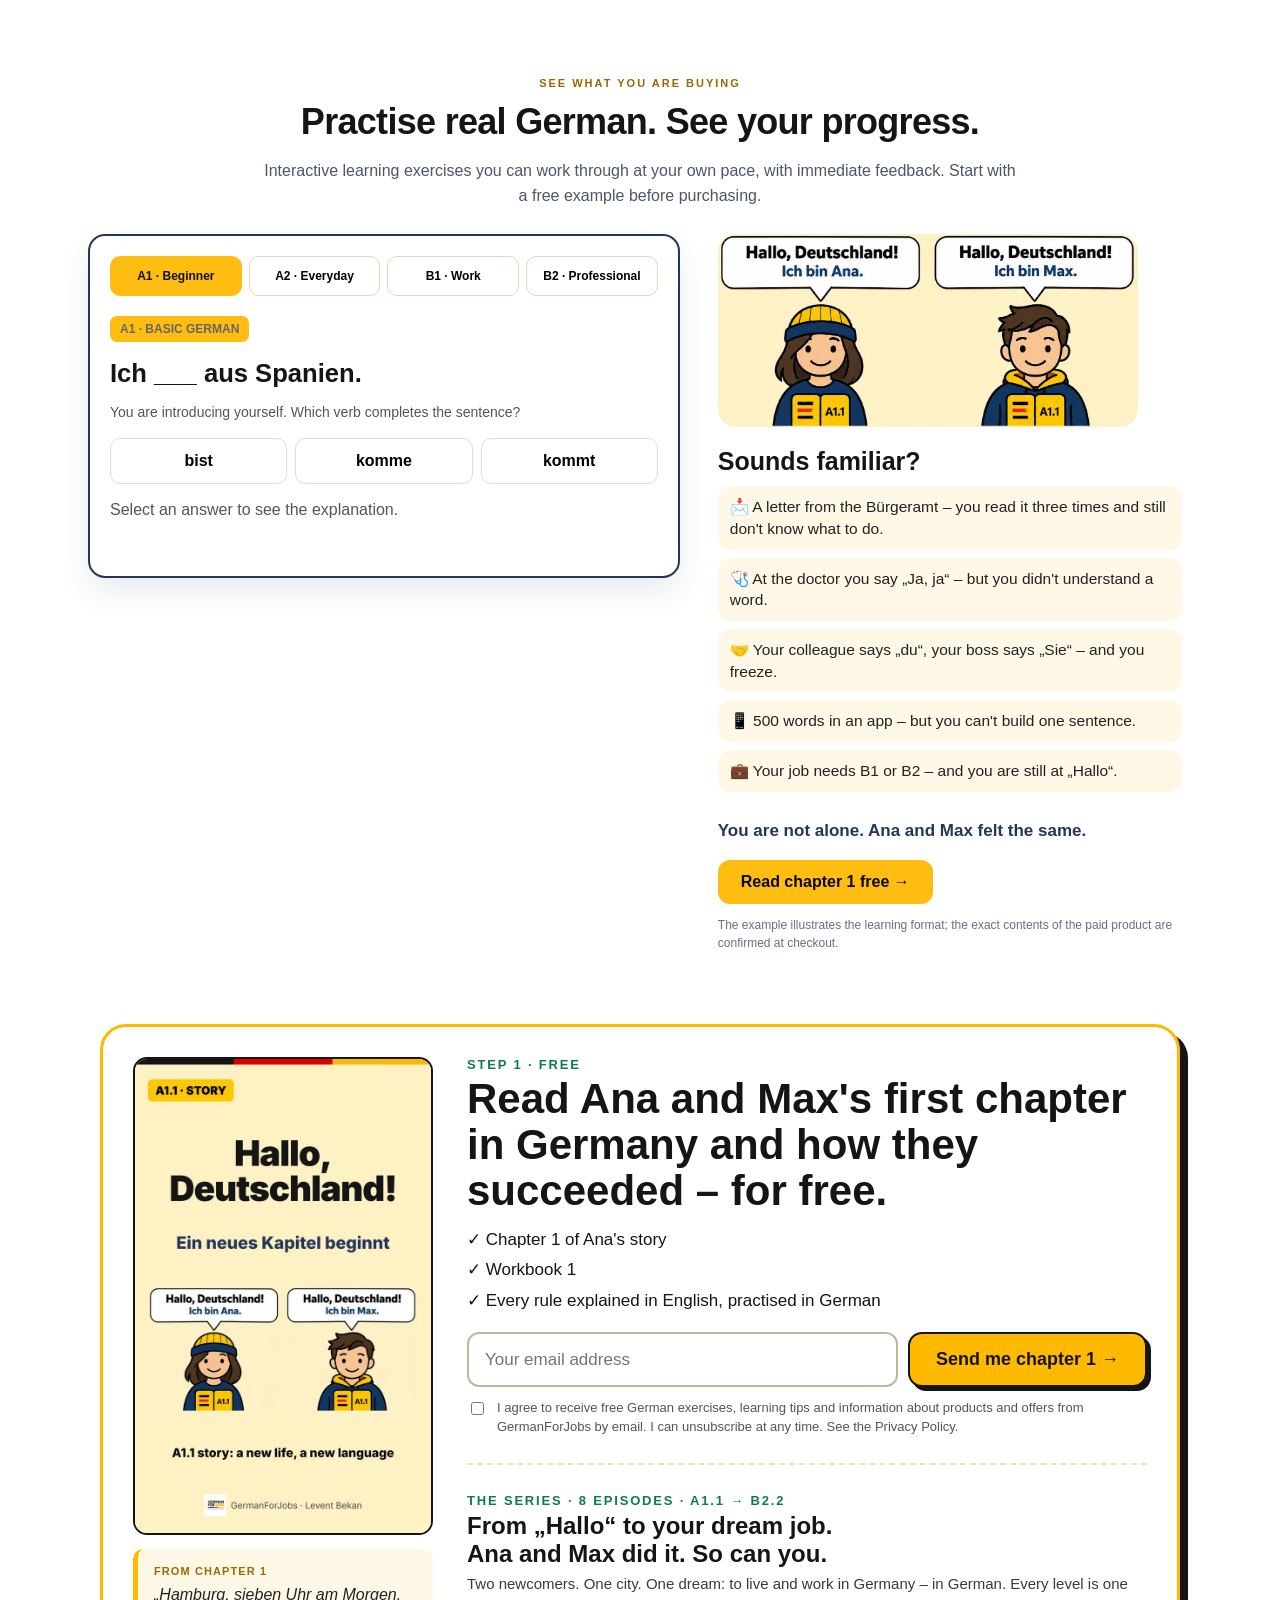
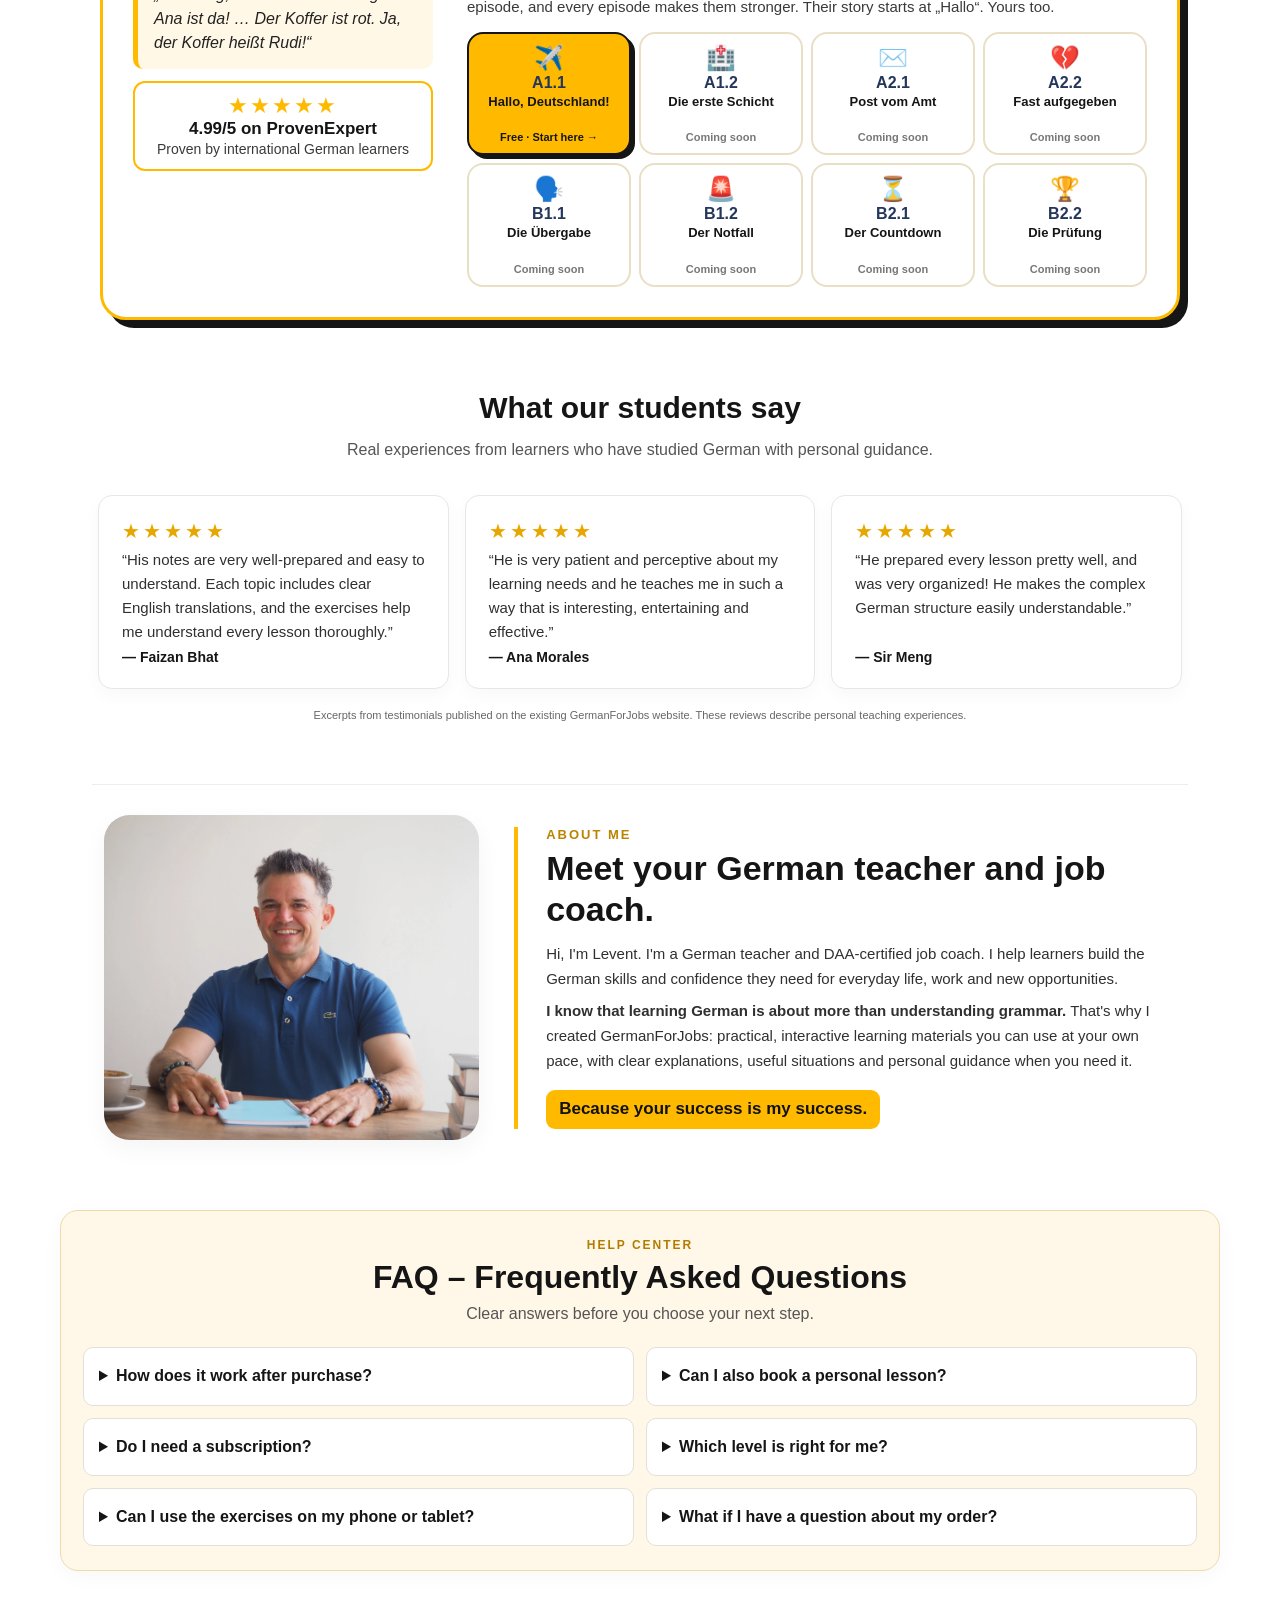
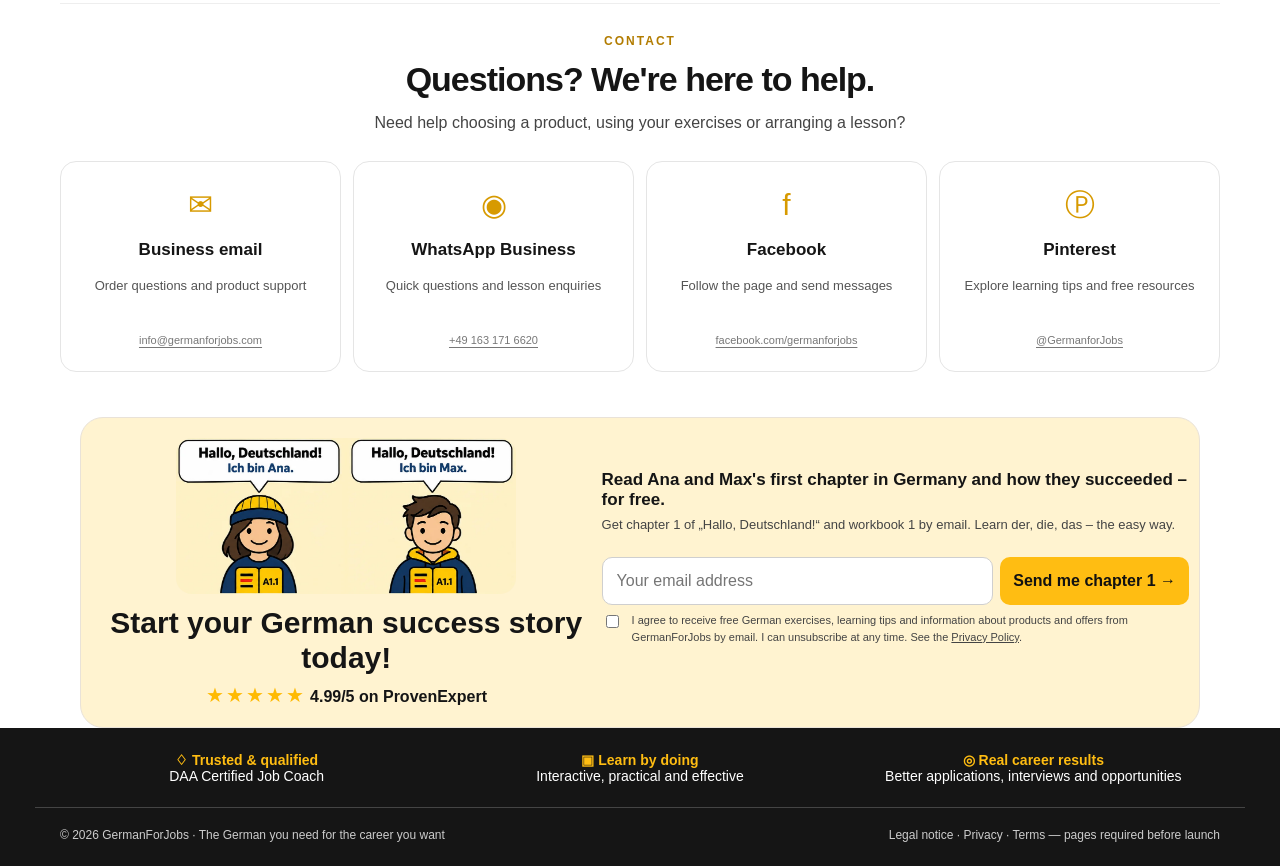
